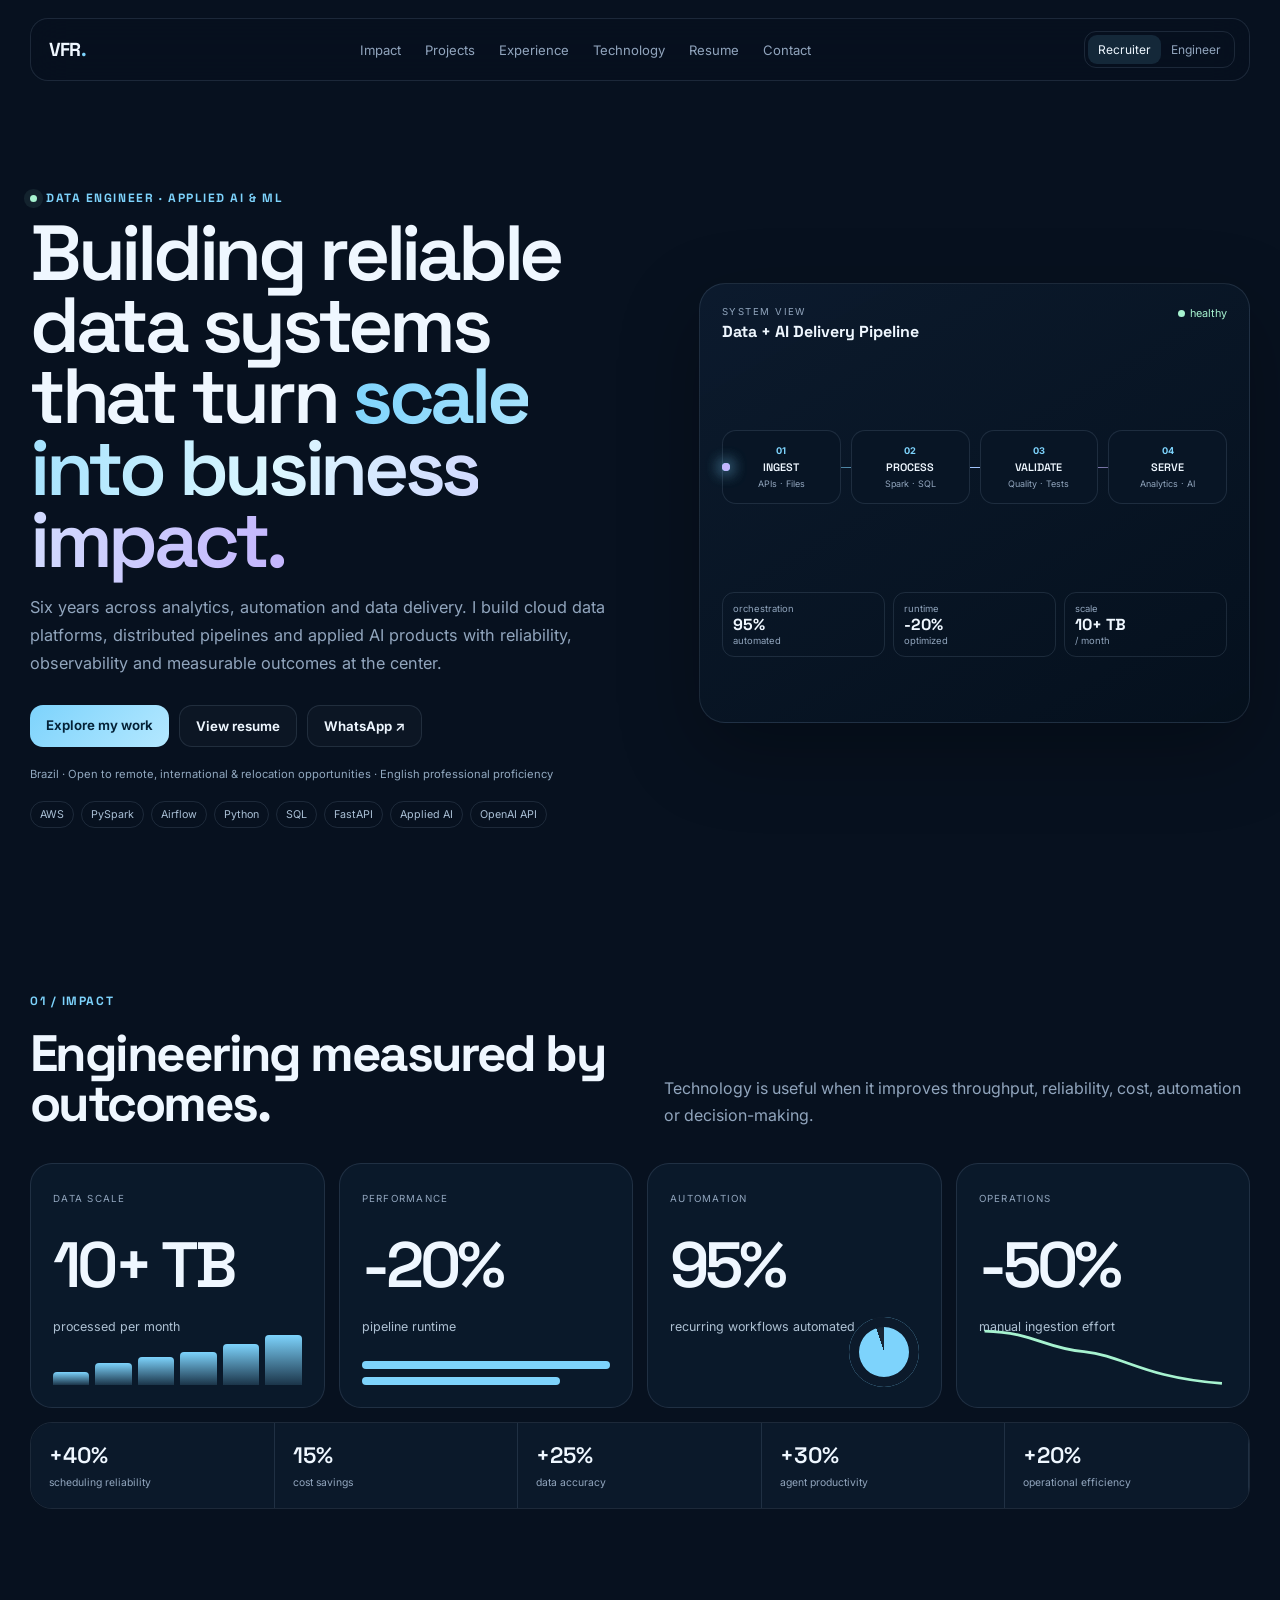
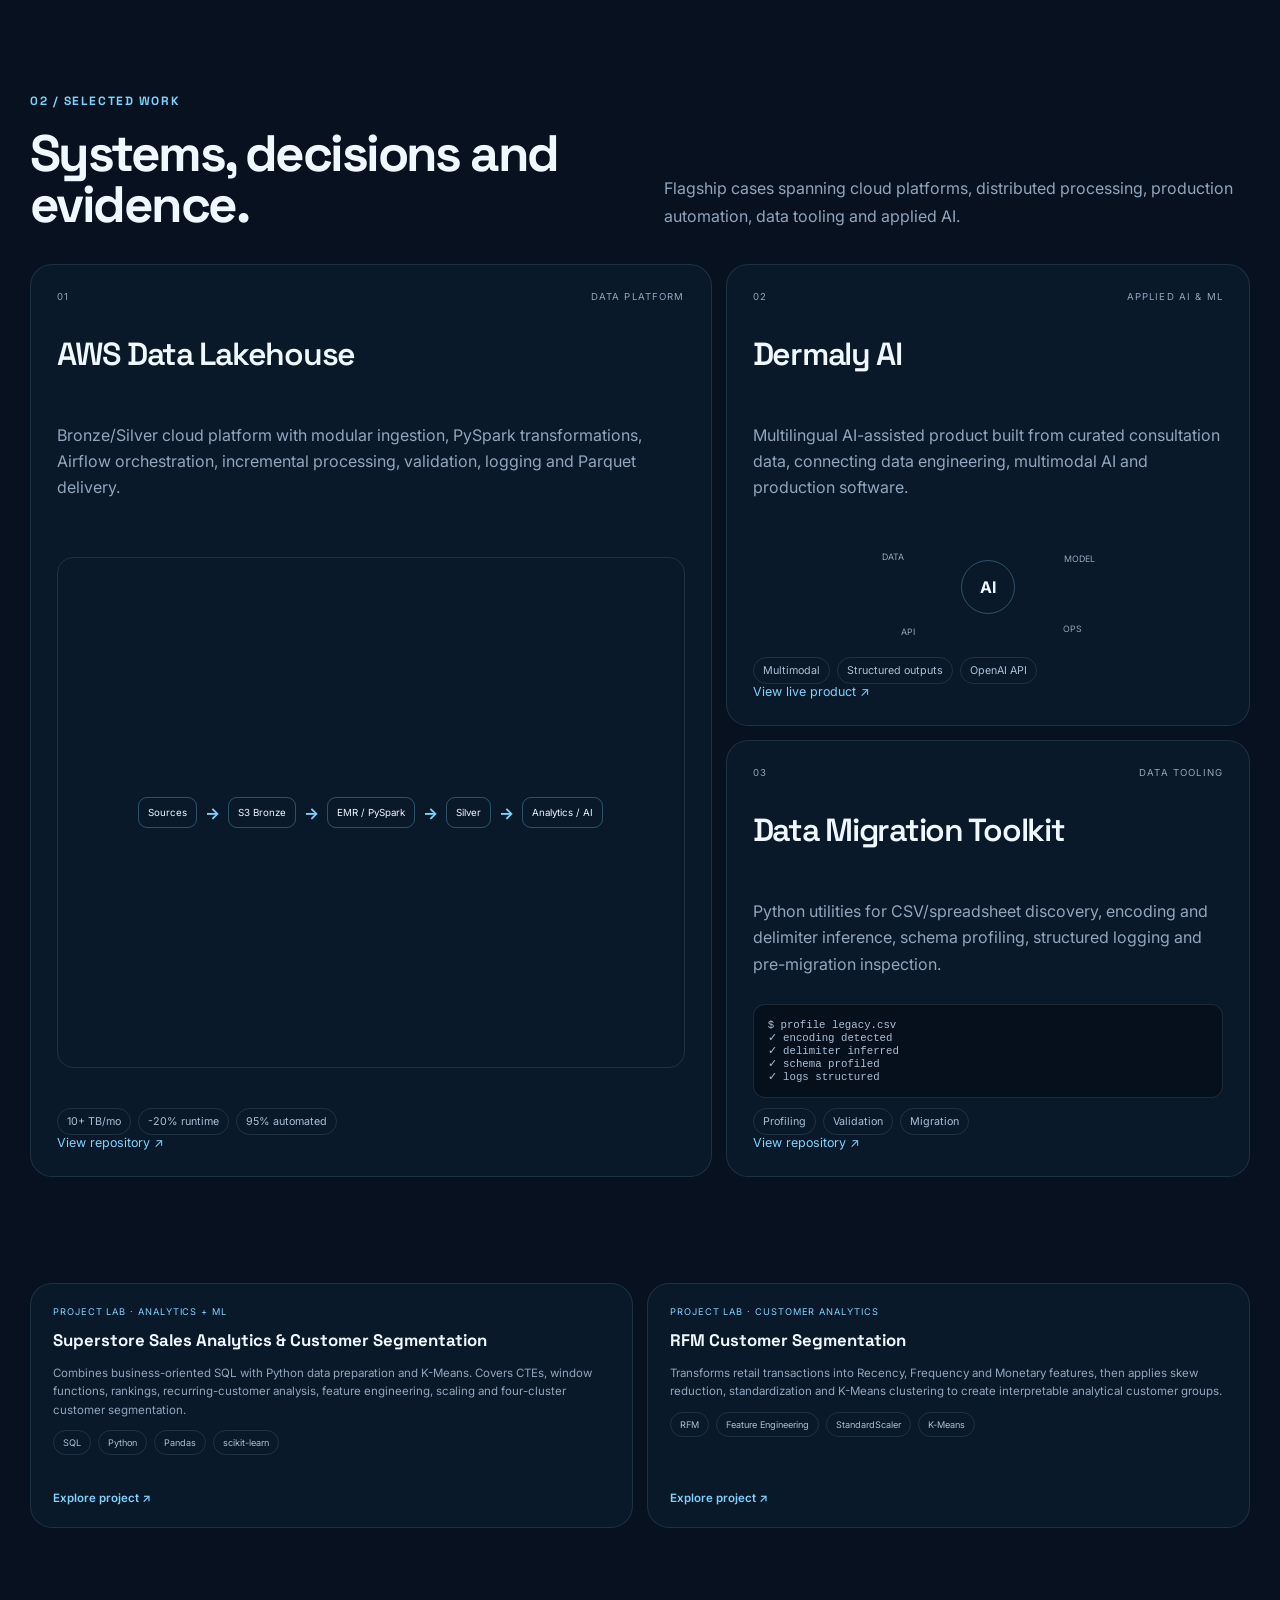
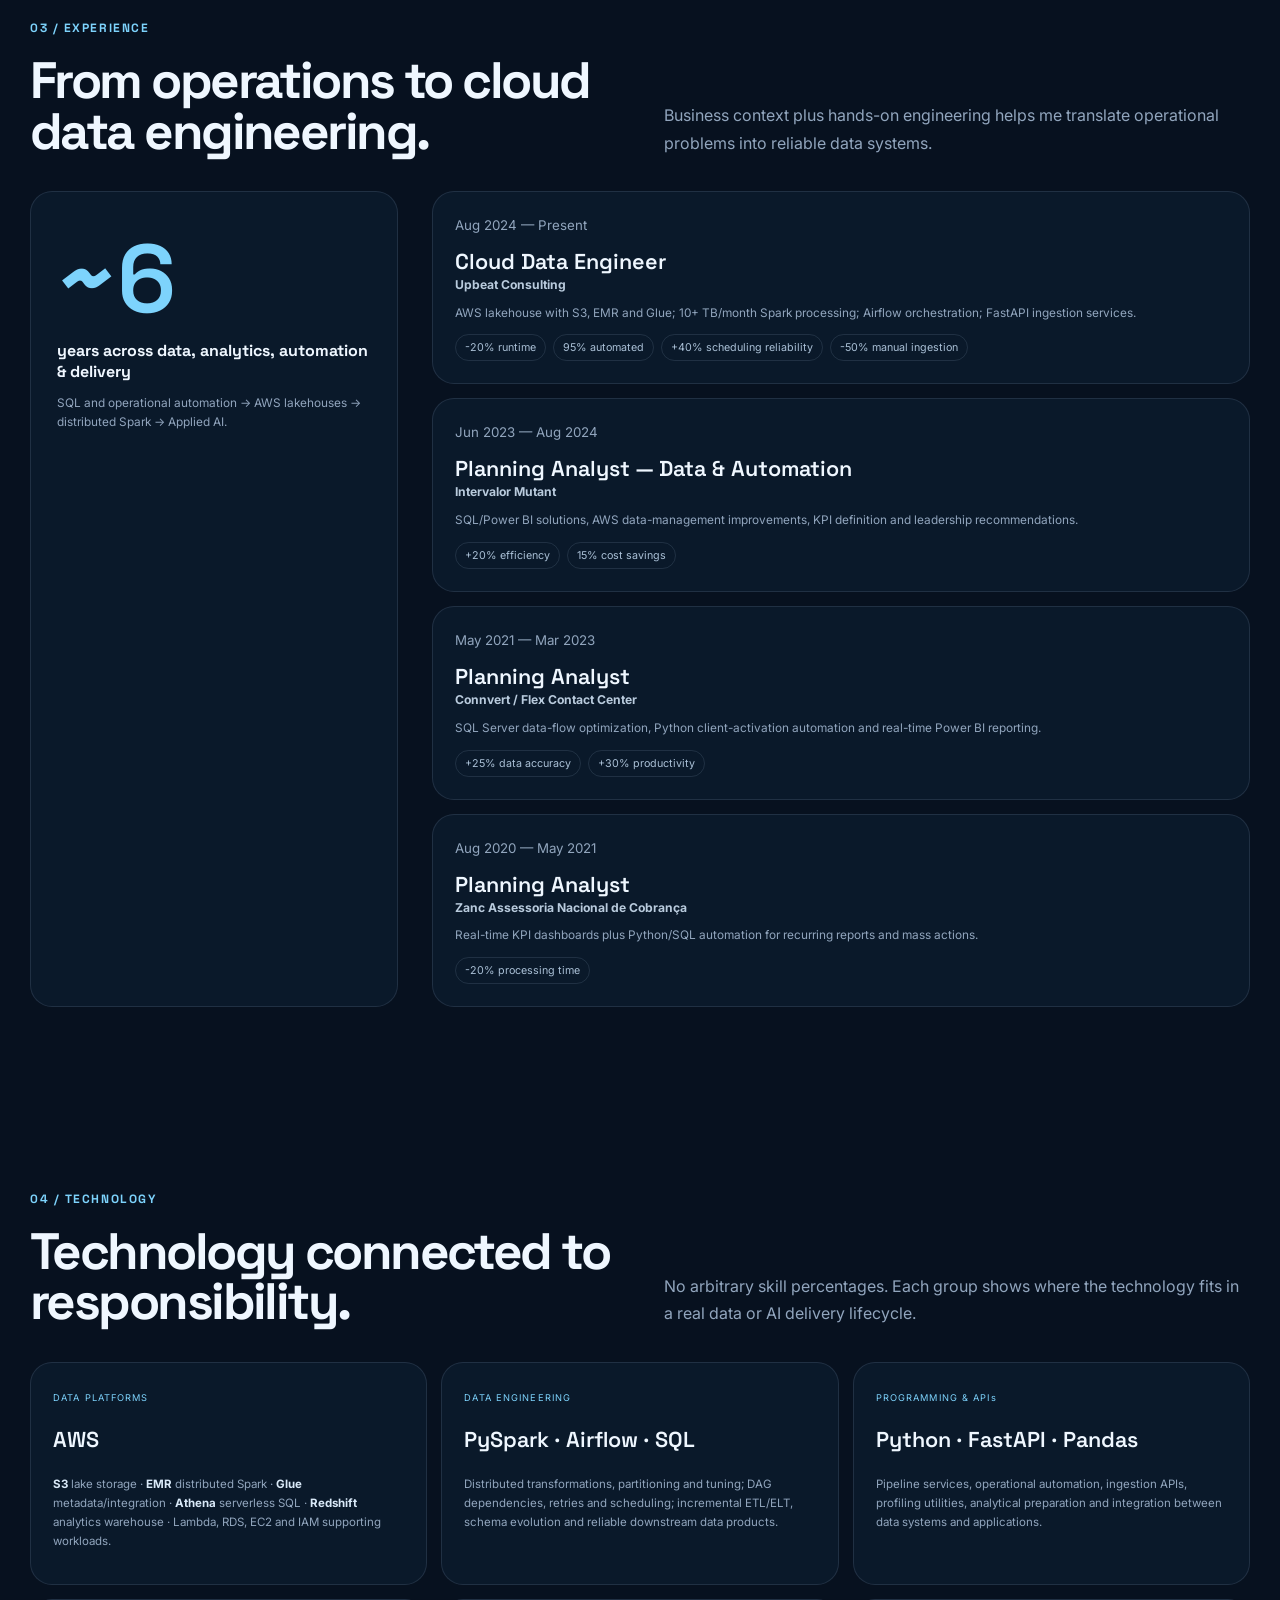
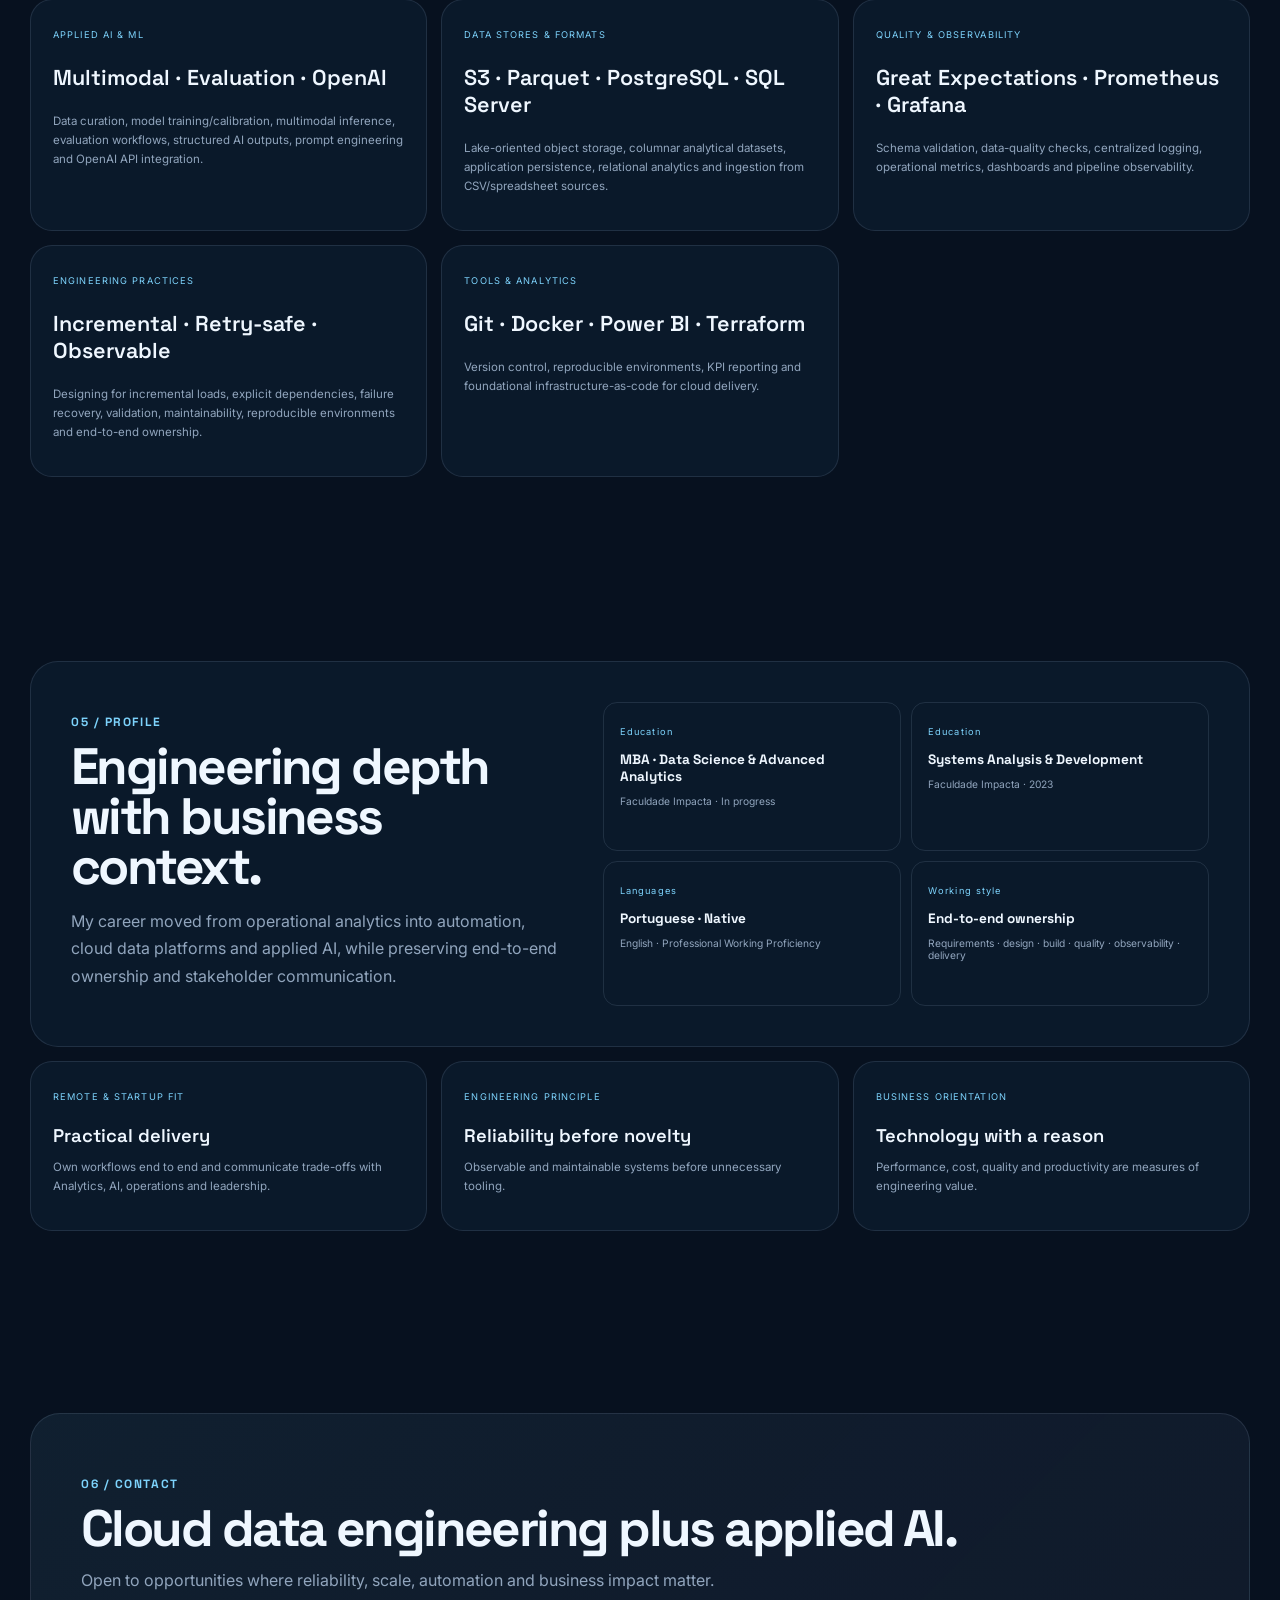
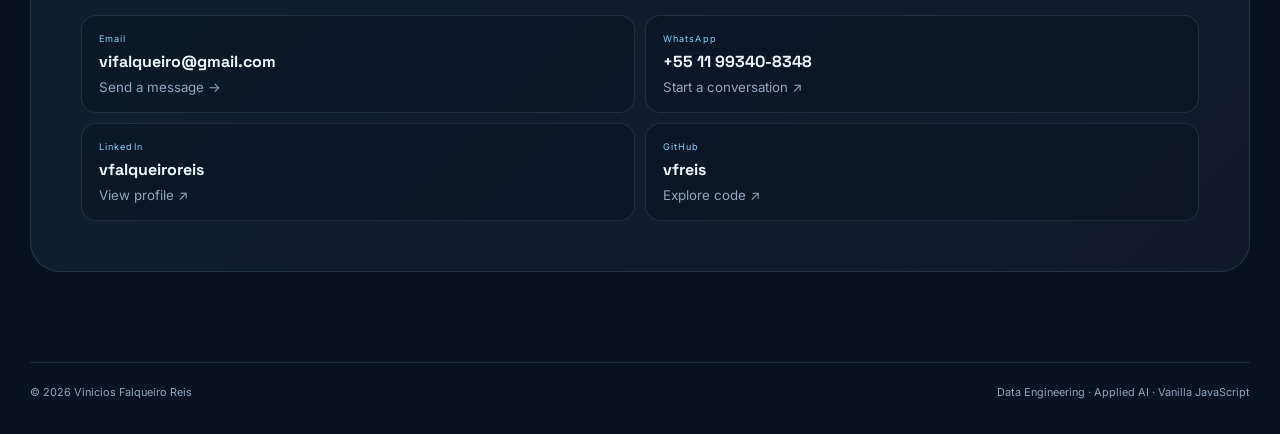
==== index.html @ 778ca382 "feat: replace Jekyll entrypoint with pure static HTML" ====
<!doctype html>
<html lang="en">
<head>
<meta charset="utf-8">
<meta name="viewport" content="width=device-width,initial-scale=1">
<meta name="theme-color" content="#07111f">
<meta name="description" content="Vinicios Falqueiro Reis — Data Engineer building AWS data platforms, PySpark pipelines, Airflow orchestration and Applied AI systems with measurable business impact.">
<meta name="robots" content="index,follow">
<meta property="og:type" content="website">
<meta property="og:title" content="Vinicios Falqueiro Reis — Data Engineer + Applied AI">
<meta property="og:description" content="Cloud data platforms, distributed pipelines, automation and applied AI backed by measurable engineering outcomes.">
<meta name="twitter:card" content="summary">
<title>Vinicios Falqueiro Reis — Data Engineer + Applied AI</title>
<link rel="icon" href="./assets/favicon.svg" type="image/svg+xml">
<link rel="preconnect" href="https://fonts.googleapis.com">
<link rel="preconnect" href="https://fonts.gstatic.com" crossorigin>
<link href="https://fonts.googleapis.com/css2?family=Inter:wght@400;500;600;700&family=Space+Grotesk:wght@500;600;700&display=swap" rel="stylesheet">
<link rel="stylesheet" href="./css/tokens.css">
<link rel="stylesheet" href="./css/layout.css">
<link rel="stylesheet" href="./css/hero.css">
<link rel="stylesheet" href="./css/cards.css">
<link rel="stylesheet" href="./css/projects.css">
<link rel="stylesheet" href="./css/profile.css">
<link rel="stylesheet" href="./css/responsive.css">
<script type="application/ld+json">{"@context":"https://schema.org","@type":"Person","name":"Vinicios Falqueiro Reis","jobTitle":"Data Engineer","email":"mailto:vifalqueiro@gmail.com","sameAs":["https://www.linkedin.com/in/vfalqueiroreis/","https://github.com/vfreis"],"knowsAbout":["Data Engineering","Applied AI","AWS","PySpark","Apache Airflow","Python","SQL","FastAPI","Data Quality","Data Observability"]}</script>
</head>
<body data-view="recruiter">
<a class="skip-link" href="#content">Skip to content</a>
<header class="site-header">
<a class="brand" href="#top" aria-label="Vinicios Falqueiro Reis — home">VFR<span>.</span></a>
<nav aria-label="Primary navigation"><a href="#impact">Impact</a><a href="#projects">Projects</a><a href="#experience">Experience</a><a href="#stack">Technology</a><a href="./resume/index.html">Resume</a><a href="#contact">Contact</a></nav>
<div class="view-switch" role="group" aria-label="Portfolio detail level"><button type="button" class="view-btn is-active" data-view="recruiter" aria-pressed="true">Recruiter</button><button type="button" class="view-btn" data-view="engineer" aria-pressed="false">Engineer</button></div>
</header>
<main id="content">
<section id="top" class="hero section-shell"><div class="hero-copy reveal"><p class="eyebrow"><span class="status-dot"></span>Data Engineer · Applied AI & ML</p><h1>Building reliable data systems that turn <span>scale into business impact.</span></h1><p class="hero-lede">Six years across analytics, automation and data delivery. I build cloud data platforms, distributed pipelines and applied AI products with reliability, observability and measurable outcomes at the center.</p><div class="hero-actions"><a class="button primary" href="#projects">Explore my work</a><a class="button ghost" href="./resume/index.html">View resume</a><a class="button ghost whatsapp-link" href="#contact">WhatsApp ↗</a></div><p class="availability">Brazil · Open to remote, international & relocation opportunities · English professional proficiency</p><div class="tags"><span>AWS</span><span>PySpark</span><span>Airflow</span><span>Python</span><span>SQL</span><span>FastAPI</span><span>Applied AI</span><span>OpenAI API</span></div></div><div class="pipeline reveal" data-delay="120"><div class="console-head"><div><small>SYSTEM VIEW</small><strong>Data + AI Delivery Pipeline</strong></div><span class="health"><i></i>healthy</span></div><div class="flow"><div class="line"></div><i class="pulse a"></i><i class="pulse b"></i><div><b>01</b><strong>INGEST</strong><small>APIs · Files</small></div><div><b>02</b><strong>PROCESS</strong><small>Spark · SQL</small></div><div><b>03</b><strong>VALIDATE</strong><small>Quality · Tests</small></div><div><b>04</b><strong>SERVE</strong><small>Analytics · AI</small></div></div><div class="console-metrics"><div><small>orchestration</small><strong>95%</strong><span>automated</span></div><div><small>runtime</small><strong>-20%</strong><span>optimized</span></div><div><small>scale</small><strong>10+ TB</strong><span>/ month</span></div></div><div class="engineer-only code-tags"><code>incremental_loads</code><code>schema_validation</code><code>retry_safety</code><code>observability</code></div></div></section>
<section id="impact" class="section-shell section-block"><div class="section-heading reveal"><p class="eyebrow">01 / IMPACT</p><h2>Engineering measured by outcomes.</h2><p>Technology is useful when it improves throughput, reliability, cost, automation or decision-making.</p></div><div class="metric-grid"><article class="metric reveal"><span>DATA SCALE</span><strong class="counter" data-target="10" data-suffix="+ TB">0</strong><p>processed per month</p><div class="bars"><i></i><i></i><i></i><i></i><i></i><i></i></div></article><article class="metric reveal"><span>PERFORMANCE</span><strong class="counter" data-target="20" data-prefix="-" data-suffix="%">0</strong><p>pipeline runtime</p><div class="compare"><i></i><i></i></div></article><article class="metric reveal"><span>AUTOMATION</span><strong class="counter" data-target="95" data-suffix="%">0</strong><p>recurring workflows automated</p><div class="ring"></div></article><article class="metric reveal"><span>OPERATIONS</span><strong class="counter" data-target="50" data-prefix="-" data-suffix="%">0</strong><p>manual ingestion effort</p><svg viewBox="0 0 180 50"><path d="M4 8C40 9 46 20 76 23s40 18 100 23"/></svg></article></div><div class="impact-ribbon reveal"><div><strong>+40%</strong><span>scheduling reliability</span></div><div><strong>15%</strong><span>cost savings</span></div><div><strong>+25%</strong><span>data accuracy</span></div><div><strong>+30%</strong><span>agent productivity</span></div><div><strong>+20%</strong><span>operational efficiency</span></div></div></section>
<section id="projects" class="section-shell section-block"><div class="section-heading reveal"><p class="eyebrow">02 / SELECTED WORK</p><h2>Systems, decisions and evidence.</h2><p>Flagship cases spanning cloud platforms, distributed processing, production automation, data tooling and applied AI.</p></div><div class="project-grid"><article class="project featured reveal"><div class="topline"><span>01</span><span>DATA PLATFORM</span></div><h3>AWS Data Lakehouse</h3><p>Bronze/Silver cloud platform with modular ingestion, PySpark transformations, Airflow orchestration, incremental processing, validation, logging and Parquet delivery.</p><div class="arch"><span>Sources</span><b>→</b><span>S3 Bronze</span><b>→</b><span>EMR / PySpark</span><b>→</b><span>Silver</span><b>→</b><span>Analytics / AI</span></div><div class="tags"><span>10+ TB/mo</span><span>-20% runtime</span><span>95% automated</span></div><p class="engineer-only detail"><strong>Engineering:</strong> partition-aware processing, schema validation, retry-safe orchestration, quality controls and observability.</p><a href="https://github.com/vfreis/aws_data_lakehouse_pipeline" target="_blank" rel="noreferrer">View repository ↗</a></article><article class="project reveal"><div class="topline"><span>02</span><span>APPLIED AI & ML</span></div><h3>Dermaly AI</h3><p>Multilingual AI-assisted product built from curated consultation data, connecting data engineering, multimodal AI and production software.</p><div class="ai-viz"><strong>AI</strong><span>DATA</span><span>MODEL</span><span>API</span><span>OPS</span></div><div class="tags"><span>Multimodal</span><span>Structured outputs</span><span>OpenAI API</span></div><p class="engineer-only detail"><strong>Engineering:</strong> data curation, training/calibration, evaluation, prompt engineering, PostgreSQL/Drizzle, auth, subscriptions and AI usage logging.</p><a href="https://my.dermaly.app" target="_blank" rel="noreferrer">View live product ↗</a></article><article class="project reveal"><div class="topline"><span>03</span><span>DATA TOOLING</span></div><h3>Data Migration Toolkit</h3><p>Python utilities for CSV/spreadsheet discovery, encoding and delimiter inference, schema profiling, structured logging and pre-migration inspection.</p><pre>$ profile legacy.csv
✓ encoding detected
✓ delimiter inferred
✓ schema profiled
✓ logs structured</pre><div class="tags"><span>Profiling</span><span>Validation</span><span>Migration</span></div><a href="https://github.com/vfreis/data_migration" target="_blank" rel="noreferrer">View repository ↗</a></article></div></section>
<div class="section-shell lab reveal"><article><span>PROJECT LAB · ANALYTICS + ML</span><strong>Superstore Sales Analytics & Customer Segmentation</strong><p>Combines business-oriented SQL with Python data preparation and K-Means. Covers CTEs, window functions, rankings, recurring-customer analysis, feature engineering, scaling and four-cluster customer segmentation.</p><div class="tags"><span>SQL</span><span>Python</span><span>Pandas</span><span>scikit-learn</span></div><a href="https://github.com/vfreis/superstore_sales" target="_blank" rel="noreferrer">Explore project ↗</a></article><article><span>PROJECT LAB · CUSTOMER ANALYTICS</span><strong>RFM Customer Segmentation</strong><p>Transforms retail transactions into Recency, Frequency and Monetary features, then applies skew reduction, standardization and K-Means clustering to create interpretable analytical customer groups.</p><div class="tags"><span>RFM</span><span>Feature Engineering</span><span>StandardScaler</span><span>K-Means</span></div><a href="https://github.com/vfreis/rfm_analysis-" target="_blank" rel="noreferrer">Explore project ↗</a></article></div>
<section id="experience" class="section-shell section-block"><div class="section-heading reveal"><p class="eyebrow">03 / EXPERIENCE</p><h2>From operations to cloud data engineering.</h2><p>Business context plus hands-on engineering helps me translate operational problems into reliable data systems.</p></div><div class="career"><aside class="career-card reveal"><span>~6</span><strong>years across data, analytics, automation & delivery</strong><p>SQL and operational automation → AWS lakehouses → distributed Spark → Applied AI.</p></aside><div class="timeline"><article class="reveal"><small>Aug 2024 — Present</small><h3>Cloud Data Engineer</h3><h4>Upbeat Consulting</h4><p>AWS lakehouse with S3, EMR and Glue; 10+ TB/month Spark processing; Airflow orchestration; FastAPI ingestion services.</p><div class="tags"><span>-20% runtime</span><span>95% automated</span><span>+40% scheduling reliability</span><span>-50% manual ingestion</span></div></article><article class="reveal"><small>Jun 2023 — Aug 2024</small><h3>Planning Analyst — Data & Automation</h3><h4>Intervalor Mutant</h4><p>SQL/Power BI solutions, AWS data-management improvements, KPI definition and leadership recommendations.</p><div class="tags"><span>+20% efficiency</span><span>15% cost savings</span></div></article><article class="reveal"><small>May 2021 — Mar 2023</small><h3>Planning Analyst</h3><h4>Connvert / Flex Contact Center</h4><p>SQL Server data-flow optimization, Python client-activation automation and real-time Power BI reporting.</p><div class="tags"><span>+25% data accuracy</span><span>+30% productivity</span></div></article><article class="reveal"><small>Aug 2020 — May 2021</small><h3>Planning Analyst</h3><h4>Zanc Assessoria Nacional de Cobrança</h4><p>Real-time KPI dashboards plus Python/SQL automation for recurring reports and mass actions.</p><div class="tags"><span>-20% processing time</span></div></article></div></div></section>
<section id="stack" class="section-shell section-block"><div class="section-heading reveal"><p class="eyebrow">04 / TECHNOLOGY</p><h2>Technology connected to responsibility.</h2><p>No arbitrary skill percentages. Each group shows where the technology fits in a real data or AI delivery lifecycle.</p></div><div class="tech-grid"><article class="tech reveal"><span>DATA PLATFORMS</span><h3>AWS</h3><p><b>S3</b> lake storage · <b>EMR</b> distributed Spark · <b>Glue</b> metadata/integration · <b>Athena</b> serverless SQL · <b>Redshift</b> analytics warehouse · Lambda, RDS, EC2 and IAM supporting workloads.</p></article><article class="tech reveal"><span>DATA ENGINEERING</span><h3>PySpark · Airflow · SQL</h3><p>Distributed transformations, partitioning and tuning; DAG dependencies, retries and scheduling; incremental ETL/ELT, schema evolution and reliable downstream data products.</p></article><article class="tech reveal"><span>PROGRAMMING & APIs</span><h3>Python · FastAPI · Pandas</h3><p>Pipeline services, operational automation, ingestion APIs, profiling utilities, analytical preparation and integration between data systems and applications.</p></article><article class="tech reveal"><span>APPLIED AI & ML</span><h3>Multimodal · Evaluation · OpenAI</h3><p>Data curation, model training/calibration, multimodal inference, evaluation workflows, structured AI outputs, prompt engineering and OpenAI API integration.</p></article><article class="tech reveal"><span>DATA STORES & FORMATS</span><h3>S3 · Parquet · PostgreSQL · SQL Server</h3><p>Lake-oriented object storage, columnar analytical datasets, application persistence, relational analytics and ingestion from CSV/spreadsheet sources.</p></article><article class="tech reveal"><span>QUALITY & OBSERVABILITY</span><h3>Great Expectations · Prometheus · Grafana</h3><p>Schema validation, data-quality checks, centralized logging, operational metrics, dashboards and pipeline observability.</p></article><article class="tech reveal"><span>ENGINEERING PRACTICES</span><h3>Incremental · Retry-safe · Observable</h3><p>Designing for incremental loads, explicit dependencies, failure recovery, validation, maintainability, reproducible environments and end-to-end ownership.</p></article><article class="tech reveal"><span>TOOLS & ANALYTICS</span><h3>Git · Docker · Power BI · Terraform</h3><p>Version control, reproducible environments, KPI reporting and foundational infrastructure-as-code for cloud delivery.</p></article></div></section>
<section class="section-shell section-block"><div class="profile reveal"><div><p class="eyebrow">05 / PROFILE</p><h2>Engineering depth with business context.</h2><p>My career moved from operational analytics into automation, cloud data platforms and applied AI, while preserving end-to-end ownership and stakeholder communication.</p></div><div class="profile-grid"><article><span>Education</span><strong>MBA · Data Science & Advanced Analytics</strong><p>Faculdade Impacta · In progress</p></article><article><span>Education</span><strong>Systems Analysis & Development</strong><p>Faculdade Impacta · 2023</p></article><article><span>Languages</span><strong>Portuguese · Native</strong><p>English · Professional Working Proficiency</p></article><article><span>Working style</span><strong>End-to-end ownership</strong><p>Requirements · design · build · quality · observability · delivery</p></article></div></div><div class="principles"><article><span>REMOTE & STARTUP FIT</span><strong>Practical delivery</strong><p>Own workflows end to end and communicate trade-offs with Analytics, AI, operations and leadership.</p></article><article><span>ENGINEERING PRINCIPLE</span><strong>Reliability before novelty</strong><p>Observable and maintainable systems before unnecessary tooling.</p></article><article><span>BUSINESS ORIENTATION</span><strong>Technology with a reason</strong><p>Performance, cost, quality and productivity are measures of engineering value.</p></article></div></section>
<section id="contact" class="section-shell contact reveal"><p class="eyebrow">06 / CONTACT</p><h2>Cloud data engineering plus applied AI.</h2><p>Open to opportunities where reliability, scale, automation and business impact matter.</p><div class="contact-grid"><a href="mailto:vifalqueiro@gmail.com"><span>Email</span><strong>vifalqueiro@gmail.com</strong><small>Send a message →</small></a><a class="whatsapp-link" href="#contact"><span>WhatsApp</span><strong>+55 11 99340-8348</strong><small>Start a conversation ↗</small></a><a href="https://www.linkedin.com/in/vfalqueiroreis/" target="_blank" rel="noreferrer"><span>LinkedIn</span><strong>vfalqueiroreis</strong><small>View profile ↗</small></a><a href="https://github.com/vfreis" target="_blank" rel="noreferrer"><span>GitHub</span><strong>vfreis</strong><small>Explore code ↗</small></a></div></section>
</main>
<footer class="site-footer section-shell"><span>© <span id="year"></span> Vinicios Falqueiro Reis</span><span>Data Engineering · Applied AI · Vanilla JavaScript</span></footer>
<script src="./js/app.js" defer></script>
</body>
</html>
---- css/tokens.css ----
:root{--bg:#07111f;--panel:rgba(13,28,47,.76);--line:rgba(157,181,210,.15);--line2:rgba(125,211,252,.3);--text:#eff7ff;--muted:#91a5bd;--accent:#7dd3fc;--green:#a7f3d0;--violet:#c4b5fd;--max:1220px;--radius:22px;--shadow:0 28px 80px rgba(0,0,0,.28)}
*{box-sizing:border-box}html{scroll-behavior:smooth}body{margin:0;min-height:100vh;overflow-x:hidden;color:var(--text);font-family:Inter,system-ui,-apple-system,"Segoe UI",sans-serif;background:#07111f}a{color:inherit;text-decoration:none}button{font:inherit}.section-shell{width:min(calc(100% - 44px),var(--max));margin-inline:auto}.section-block{padding:92px 0}.eyebrow{color:var(--accent);font:700 .75rem "Space Grotesk";letter-spacing:.13em;text-transform:uppercase}.reveal{opacity:0;transform:translateY(20px);transition:opacity .7s ease,transform .7s ease}.reveal.is-visible{opacity:1;transform:none}
---- css/layout.css ----
.skip-link{position:fixed;left:12px;top:-60px;z-index:99;background:#fff;color:#07111f;padding:10px 14px;border-radius:10px}.skip-link:focus{top:12px}.site-header{width:min(calc(100% - 44px),var(--max));margin:18px auto 0;position:sticky;top:14px;z-index:20;display:grid;grid-template-columns:auto 1fr auto;align-items:center;gap:28px;padding:12px 14px 12px 18px;border:1px solid var(--line);background:rgba(7,17,31,.76);backdrop-filter:blur(20px);border-radius:18px}.brand{font:700 1.18rem "Space Grotesk";letter-spacing:-.04em}.brand span{color:var(--accent)}.site-header nav{display:flex;justify-content:center;gap:24px;color:var(--muted);font-size:.82rem}.site-header nav a:hover{color:var(--text)}.view-switch{display:flex;padding:3px;border:1px solid var(--line);border-radius:12px}.view-btn{border:0;background:transparent;color:var(--muted);padding:7px 10px;border-radius:9px;cursor:pointer;font-size:.75rem}.view-btn.is-active{color:var(--text);background:rgba(125,211,252,.12)}.section-heading{display:grid;grid-template-columns:1fr 1fr;gap:20px 48px;align-items:end;margin-bottom:34px}.section-heading .eyebrow{grid-column:1/-1;margin:0}.section-heading h2,.profile h2,.contact h2{font-family:"Space Grotesk";font-size:clamp(2.2rem,4vw,4.3rem);letter-spacing:-.05em;line-height:.98;margin:0}.section-heading>p:last-child{color:var(--muted);line-height:1.7;margin:0}.site-footer{border-top:1px solid var(--line);padding:22px 0 34px;display:flex;justify-content:space-between;color:var(--muted);font-size:.68rem}
---- css/hero.css ----
.hero{min-height:calc(100vh - 80px);padding:88px 0 64px;display:grid;grid-template-columns:1.05fr .95fr;align-items:center;gap:60px}.status-dot{width:7px;height:7px;display:inline-block;border-radius:50%;background:var(--green);box-shadow:0 0 0 6px rgba(167,243,208,.08);margin-right:9px}.hero h1{font:600 clamp(3.1rem,6.1vw,6.7rem)/.92 "Space Grotesk";letter-spacing:-.055em;margin:0}.hero h1 span{color:transparent;background:linear-gradient(100deg,var(--accent),#dcf7ff 48%,var(--violet));-webkit-background-clip:text;background-clip:text}.hero-lede{color:var(--muted);font-size:1.02rem;line-height:1.72;max-width:700px}.hero-actions{display:flex;flex-wrap:wrap;gap:10px;margin-top:28px}.button{padding:12px 16px;border-radius:13px;font-size:.83rem;font-weight:650;transition:.2s}.button:hover{transform:translateY(-2px)}.primary{background:linear-gradient(135deg,var(--accent),#b4e8ff);color:#052237}.ghost{border:1px solid var(--line);background:rgba(255,255,255,.025)}.availability{color:#91a8bf;font-size:.7rem;margin-top:20px}.hero .tags{margin-top:20px}.pipeline{border:1px solid var(--line);background:linear-gradient(150deg,rgba(13,28,47,.9),rgba(5,16,29,.94));border-radius:26px;padding:22px;min-height:440px;box-shadow:var(--shadow)}.console-head{display:flex;justify-content:space-between}.console-head>div{display:grid;gap:4px}.console-head small{color:var(--muted);font-size:.6rem;letter-spacing:.15em}.console-head strong{font-family:"Space Grotesk"}.health{font-size:.68rem;color:var(--green)}.health i{display:inline-block;width:7px;height:7px;border-radius:50%;background:var(--green);margin-right:5px}.flow{position:relative;display:grid;grid-template-columns:repeat(4,1fr);gap:10px;align-items:center;min-height:250px}.flow .line{position:absolute;left:8%;right:8%;height:1px;background:linear-gradient(90deg,transparent,var(--accent),var(--violet),transparent)}.flow>div:not(.line){z-index:2;display:grid;text-align:center;gap:4px;padding:14px 4px;border:1px solid var(--line);border-radius:14px;background:#081525}.flow b{color:var(--accent);font-size:.58rem}.flow strong{font:600 .68rem "Space Grotesk"}.flow small{color:var(--muted);font-size:.56rem}.pulse{position:absolute;width:8px;height:8px;border-radius:50%;background:var(--accent);box-shadow:0 0 16px var(--accent);animation:flow 5s linear infinite;z-index:3}.pulse.b{animation-delay:-2.5s;background:var(--violet)}@keyframes flow{from{left:8%}to{left:88%}}.console-metrics{display:grid;grid-template-columns:repeat(3,1fr);gap:8px}.console-metrics div{border:1px solid var(--line);border-radius:12px;padding:10px;display:grid}.console-metrics small,.console-metrics span{color:var(--muted);font-size:.59rem}.console-metrics strong{font-family:"Space Grotesk"}.code-tags{margin-top:10px}.code-tags code{display:inline-block;border:1px solid var(--line);padding:5px 7px;border-radius:7px;color:#bad0e4;font-size:.58rem;margin:3px}
---- css/cards.css ----
.metric-grid{display:grid;grid-template-columns:repeat(4,1fr);gap:14px}.metric{min-height:245px;border:1px solid var(--line);background:var(--panel);border-radius:var(--radius);padding:22px;position:relative;overflow:hidden}.metric>span{color:var(--muted);font-size:.61rem;letter-spacing:.13em}.metric>strong{display:block;font:600 clamp(2.5rem,5vw,4.2rem) "Space Grotesk";letter-spacing:-.06em;margin-top:18px}.metric p{color:#aec1d3;font-size:.78rem}.bars,.compare{position:absolute;left:22px;right:22px;bottom:22px}.bars{height:55px;display:flex;align-items:end;gap:6px}.bars i{flex:1;background:linear-gradient(var(--accent),rgba(125,211,252,.15));border-radius:4px 4px 0 0}.bars i:nth-child(1){height:25%}.bars i:nth-child(2){height:40%}.bars i:nth-child(3){height:52%}.bars i:nth-child(4){height:60%}.bars i:nth-child(5){height:75%}.bars i:nth-child(6){height:92%}.compare{display:grid;gap:8px}.compare i{height:8px;border-radius:8px;background:var(--accent)}.compare i:last-child{width:80%}.ring{position:absolute;right:22px;bottom:20px;width:70px;aspect-ratio:1;border-radius:50%;background:conic-gradient(var(--accent) 95%,rgba(255,255,255,.05) 0);box-shadow:inset 0 0 0 10px #0c1a2b}.metric svg{position:absolute;bottom:18px;left:22px;right:22px;width:calc(100% - 44px);fill:none;stroke:var(--green);stroke-width:2}.impact-ribbon{display:grid;grid-template-columns:repeat(5,1fr);margin-top:14px;border:1px solid var(--line);border-radius:var(--radius);overflow:hidden}.impact-ribbon div{padding:18px;border-right:1px solid var(--line);background:var(--panel)}.impact-ribbon strong{display:block;font:600 1.4rem "Space Grotesk"}.impact-ribbon span{color:var(--muted);font-size:.65rem}.tech-grid,.principles{display:grid;grid-template-columns:repeat(3,1fr);gap:14px}.tech,.principles article{border:1px solid var(--line);background:var(--panel);border-radius:var(--radius);padding:22px}.tech>span,.principles span,.profile-grid span{color:var(--accent);font-size:.58rem;letter-spacing:.12em}.tech h3{font:600 1.35rem "Space Grotesk"}.tech p,.principles p{color:var(--muted);font-size:.72rem;line-height:1.65}.tech b{color:#d9e9f8}
---- css/projects.css ----
.project-grid{display:grid;grid-template-columns:1.3fr 1fr;gap:14px}.project{border:1px solid var(--line);background:var(--panel);border-radius:var(--radius);padding:26px;min-height:405px;display:flex;flex-direction:column}.featured{grid-row:span 2;min-height:825px}.topline{display:flex;justify-content:space-between;color:var(--muted);font-size:.6rem;letter-spacing:.12em}.project h3{font:600 2rem "Space Grotesk";letter-spacing:-.04em}.project>p{color:var(--muted);line-height:1.65}.project>a{color:var(--accent);margin-top:auto;font-size:.78rem}.arch{flex:1;display:flex;flex-wrap:wrap;justify-content:center;align-content:center;gap:8px;margin:40px 0;border:1px solid var(--line);border-radius:16px;padding:20px}.arch span{border:1px solid var(--line2);border-radius:9px;padding:9px;font-size:.61rem}.arch b{color:var(--accent);align-self:center}.ai-viz{height:140px;position:relative;display:grid;place-items:center}.ai-viz strong{display:grid;place-items:center;width:54px;height:54px;border-radius:50%;border:1px solid var(--line2)}.ai-viz span{position:absolute;color:var(--muted);font-size:.55rem}.ai-viz span:nth-of-type(1){transform:translate(-95px,-30px)}.ai-viz span:nth-of-type(2){transform:translate(92px,-28px)}.ai-viz span:nth-of-type(3){transform:translate(-80px,45px)}.ai-viz span:nth-of-type(4){transform:translate(85px,42px)}.project pre{background:#06101d;border:1px solid var(--line);border-radius:12px;padding:14px;color:#aac0d6;font-size:.67rem}.detail{border-left:2px solid var(--accent);padding-left:12px;font-size:.72rem}.lab{display:grid;grid-template-columns:1fr 1fr;gap:14px;margin-top:14px}.lab article{border:1px solid var(--line);border-radius:var(--radius);padding:22px;background:var(--panel);display:flex;flex-direction:column;min-height:245px}.lab>article>span{color:var(--accent);font-size:.58rem;letter-spacing:.1em}.lab strong{display:block;font-family:"Space Grotesk";font-size:1.05rem;line-height:1.35;margin-top:12px}.lab p{color:var(--muted);font-size:.72rem;line-height:1.6}.lab .tags span{font-size:.57rem}.lab a{color:var(--accent);font-size:.72rem;font-weight:600;margin-top:auto;padding-top:14px}
---- css/profile.css ----
@import url("./experience.css");
@import url("./contact.css");
---- css/responsive.css ----
@import url("./mobile.css");
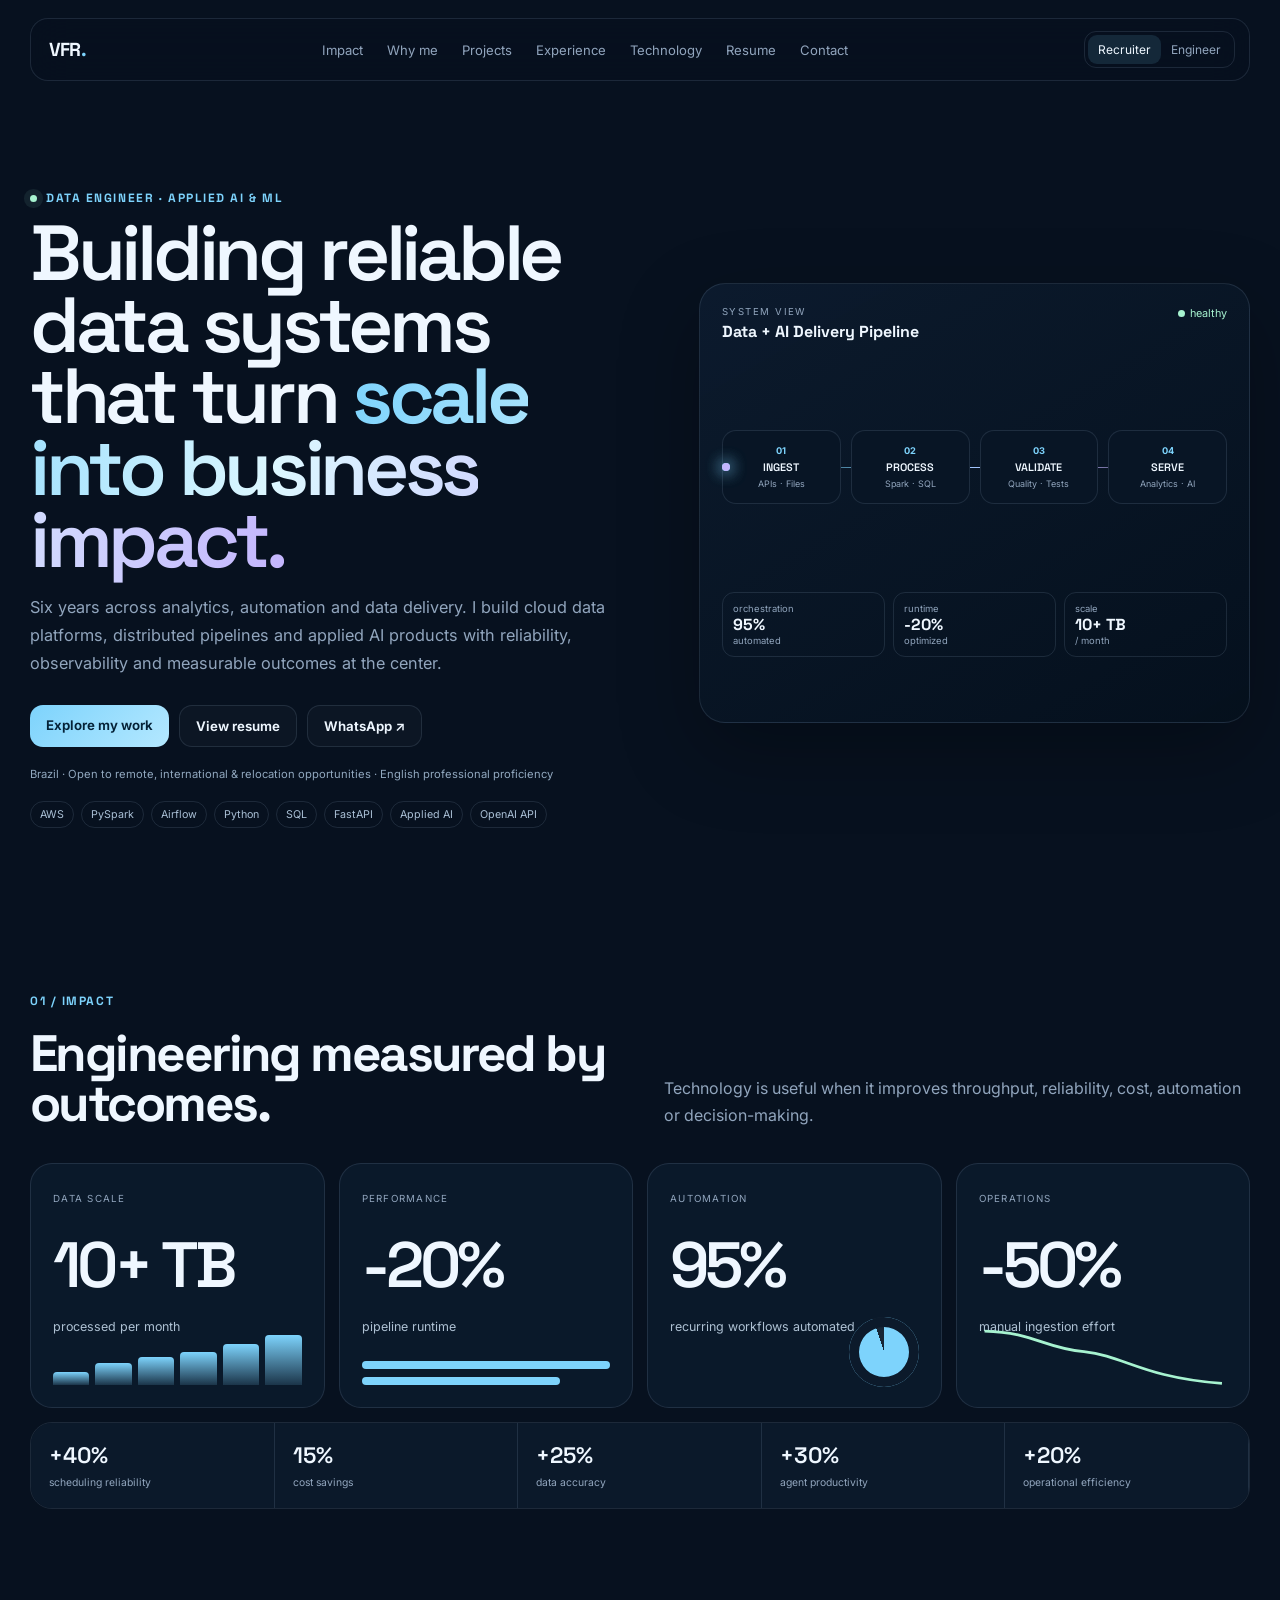
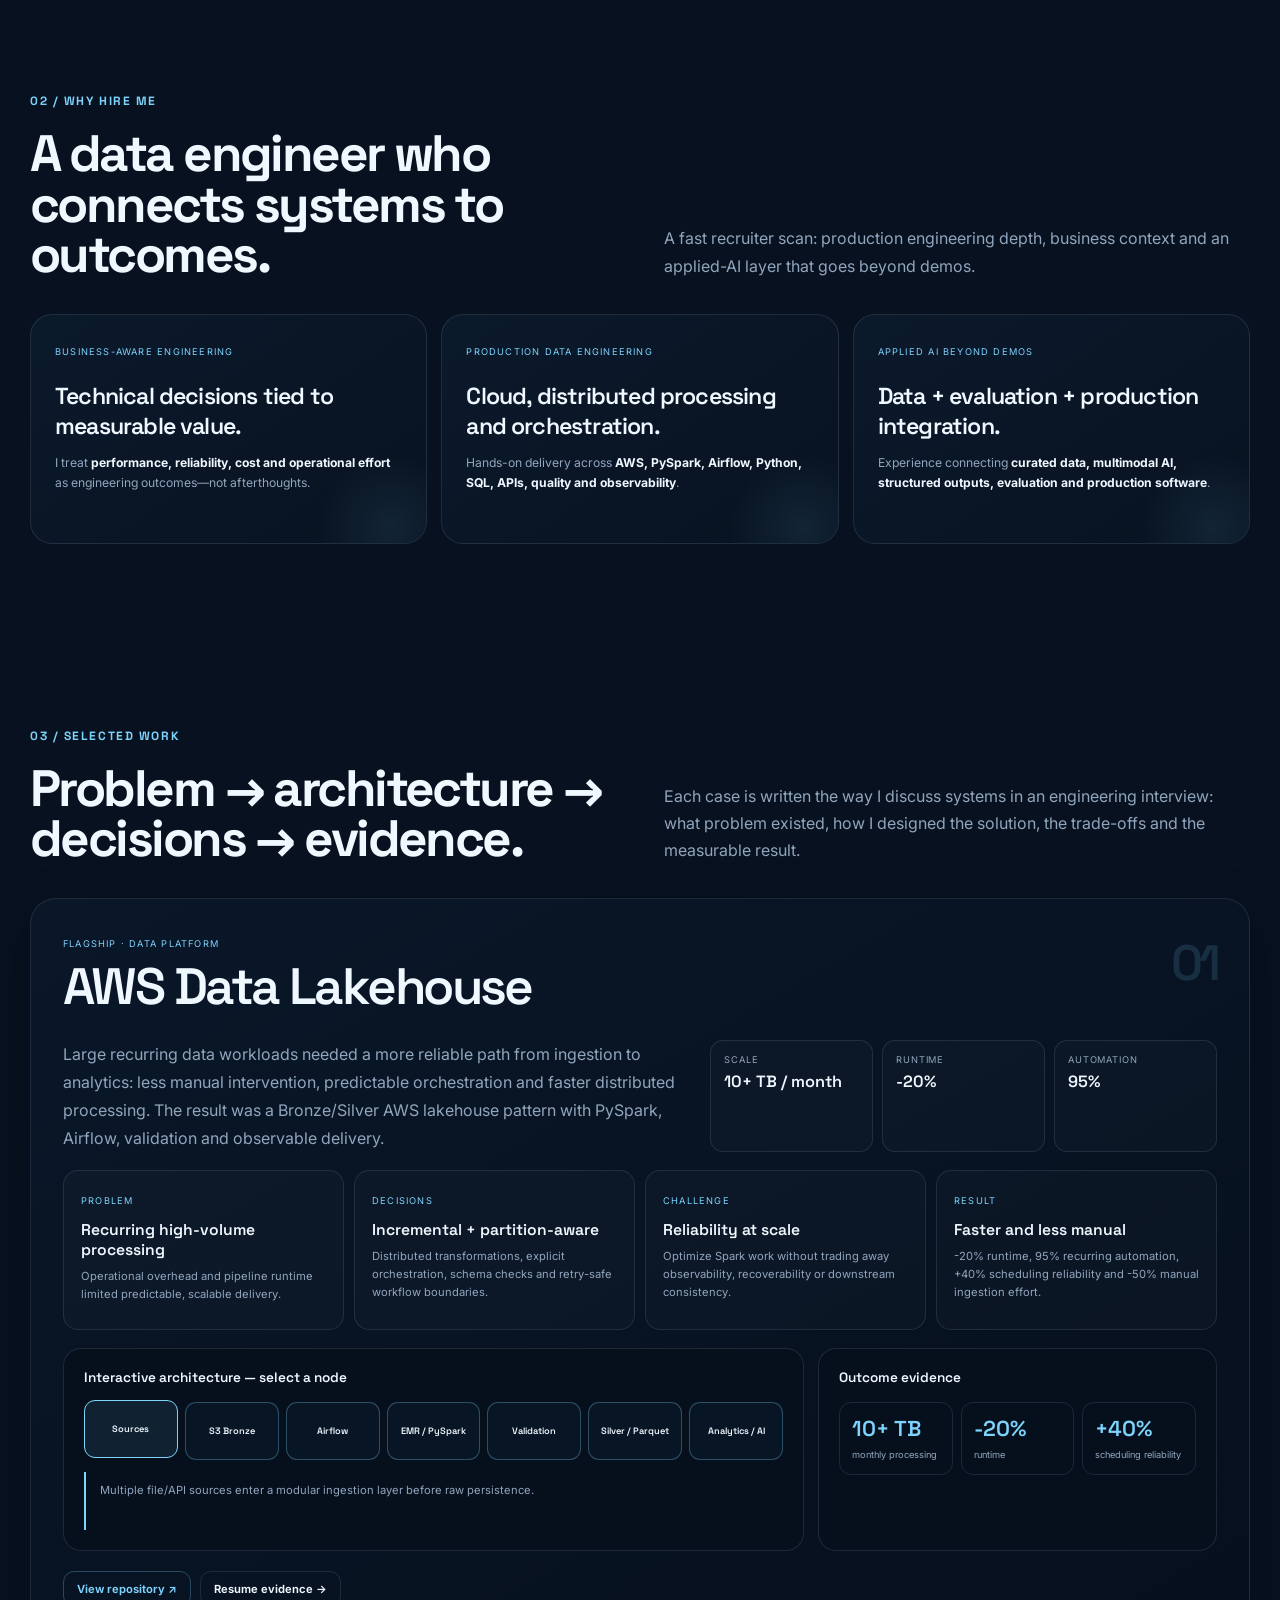
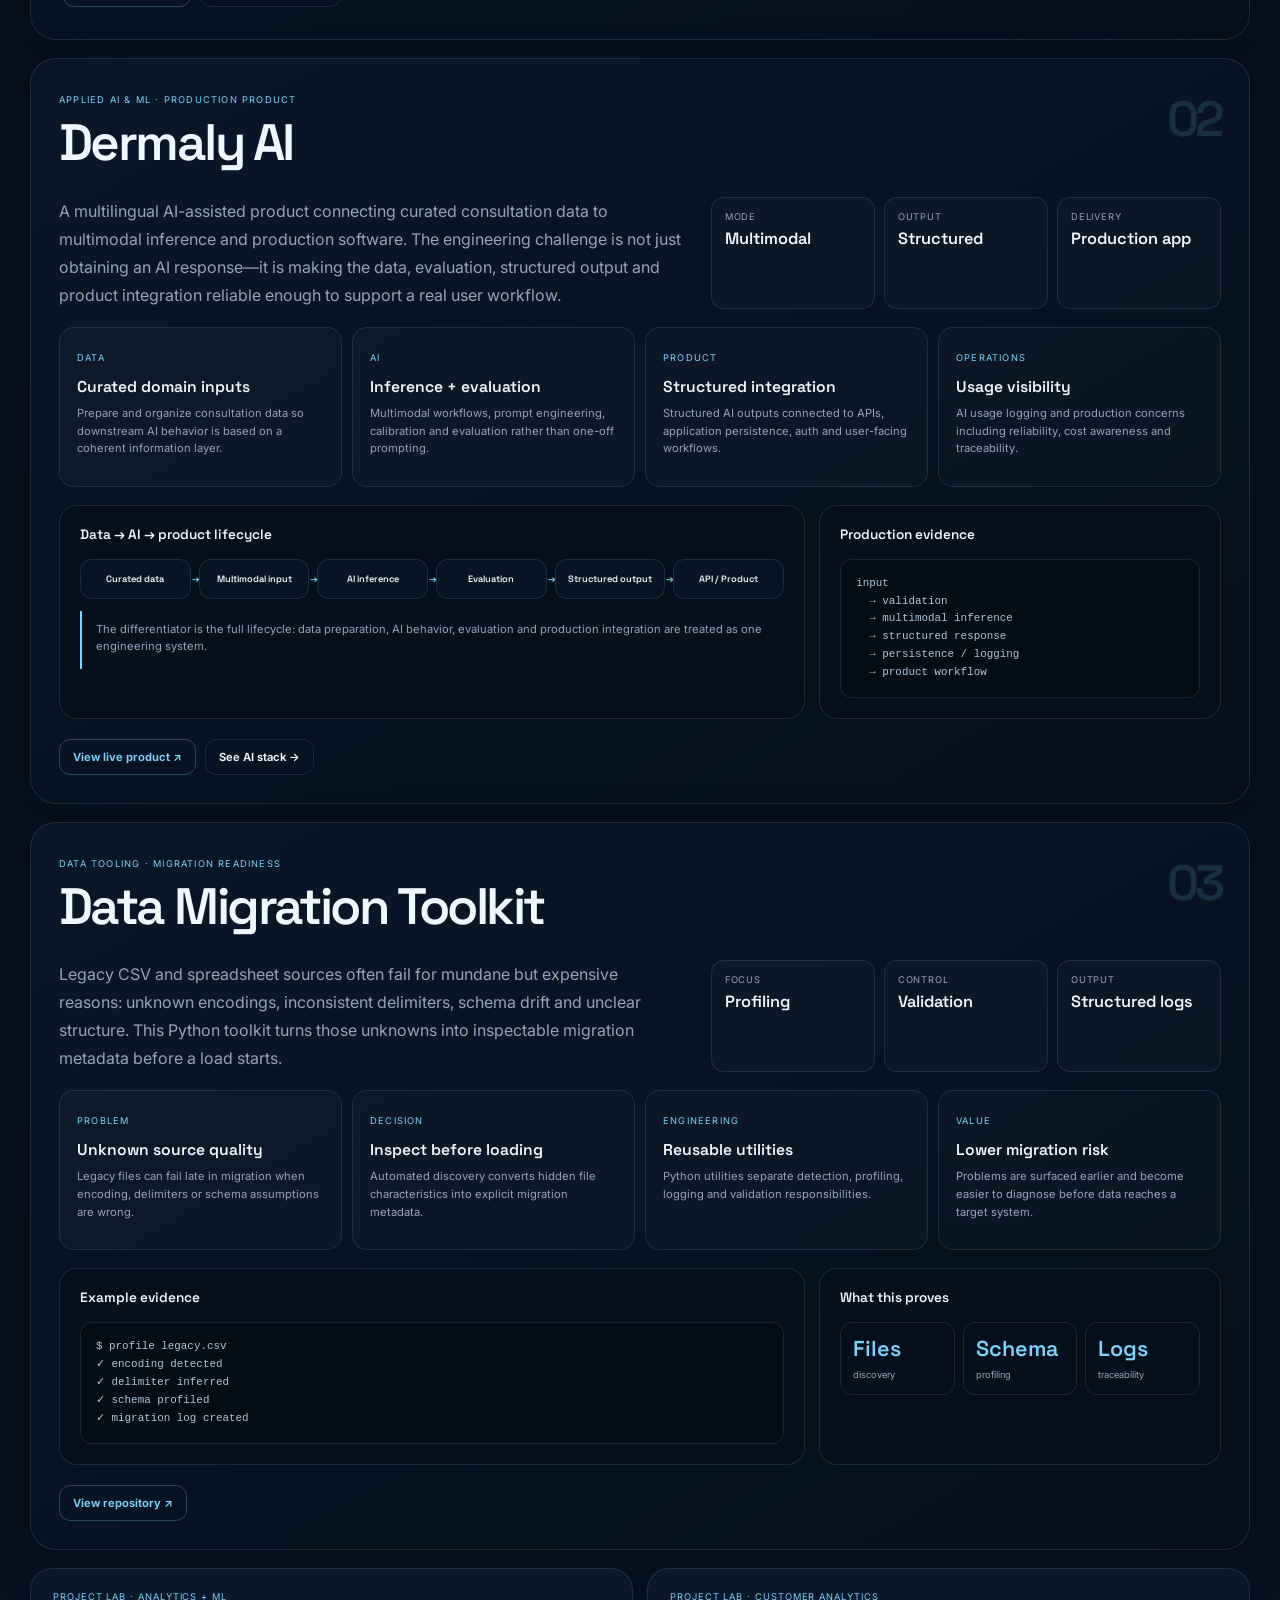
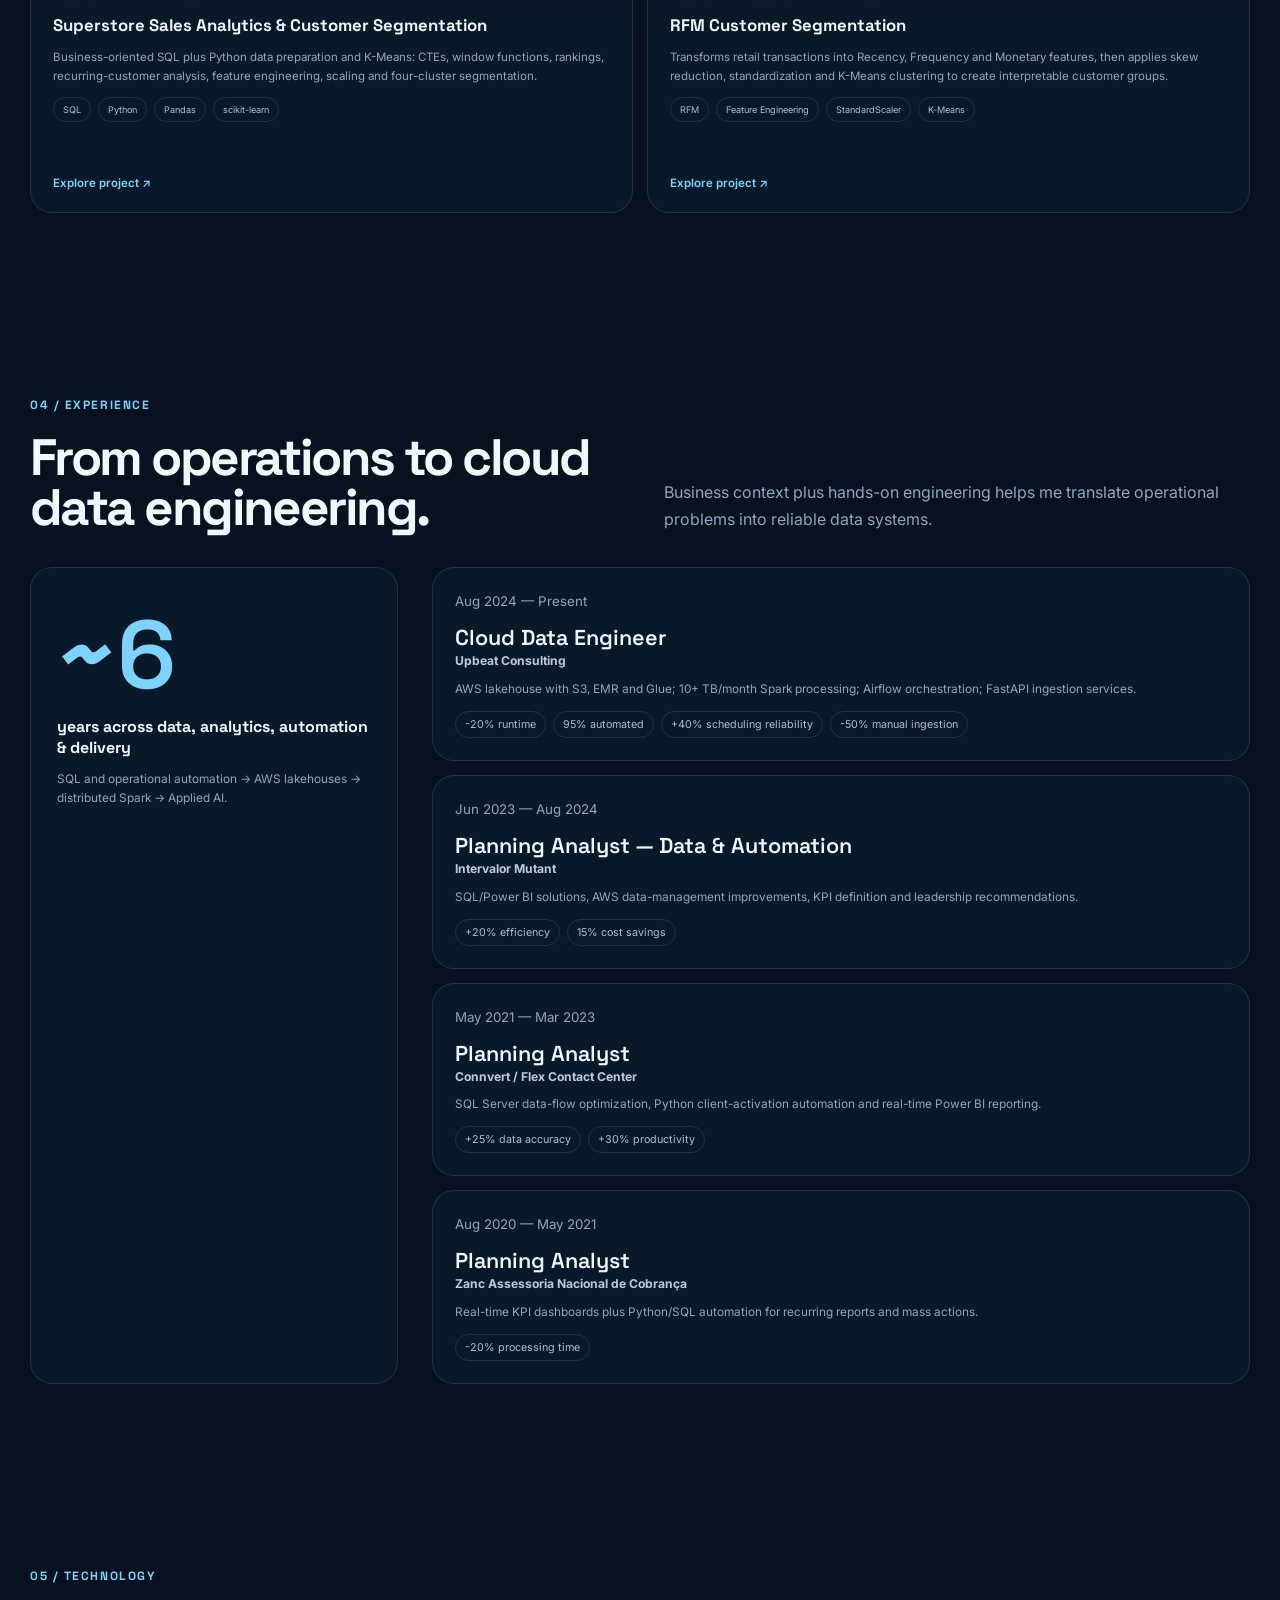
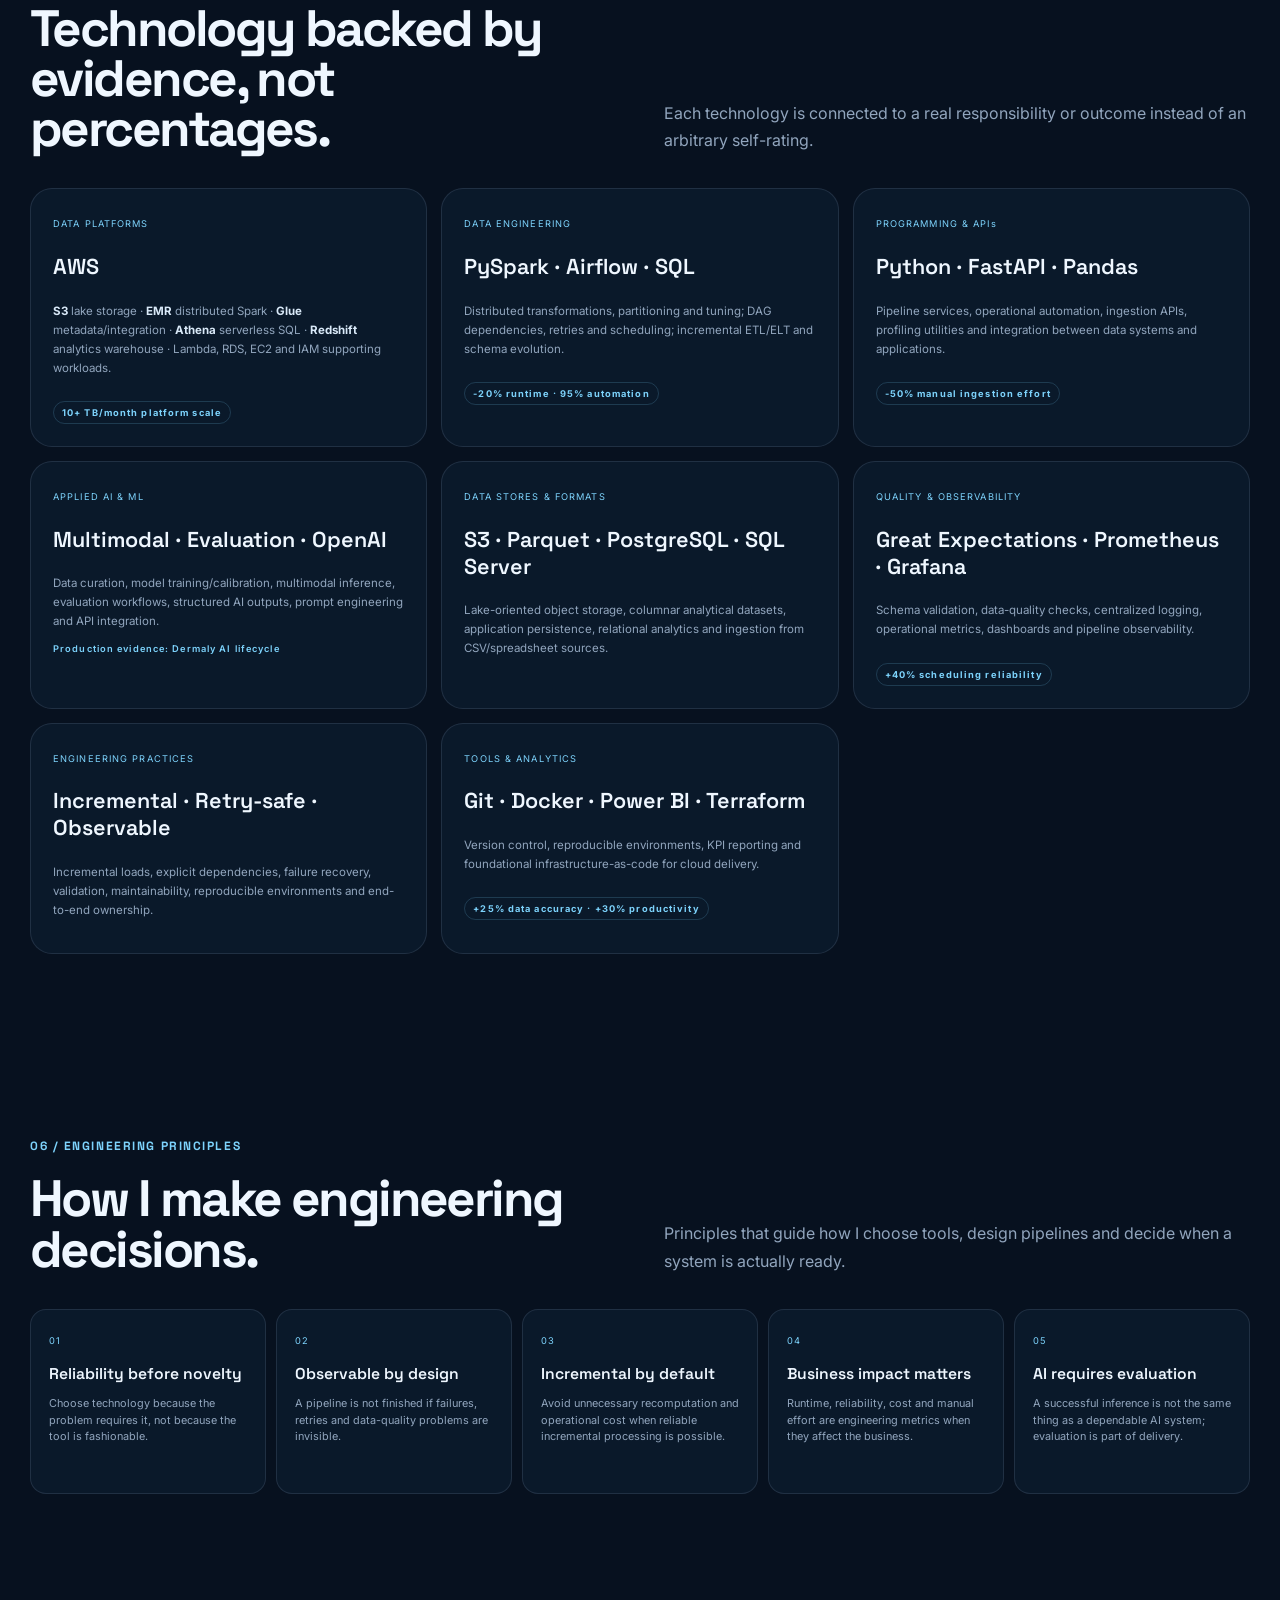
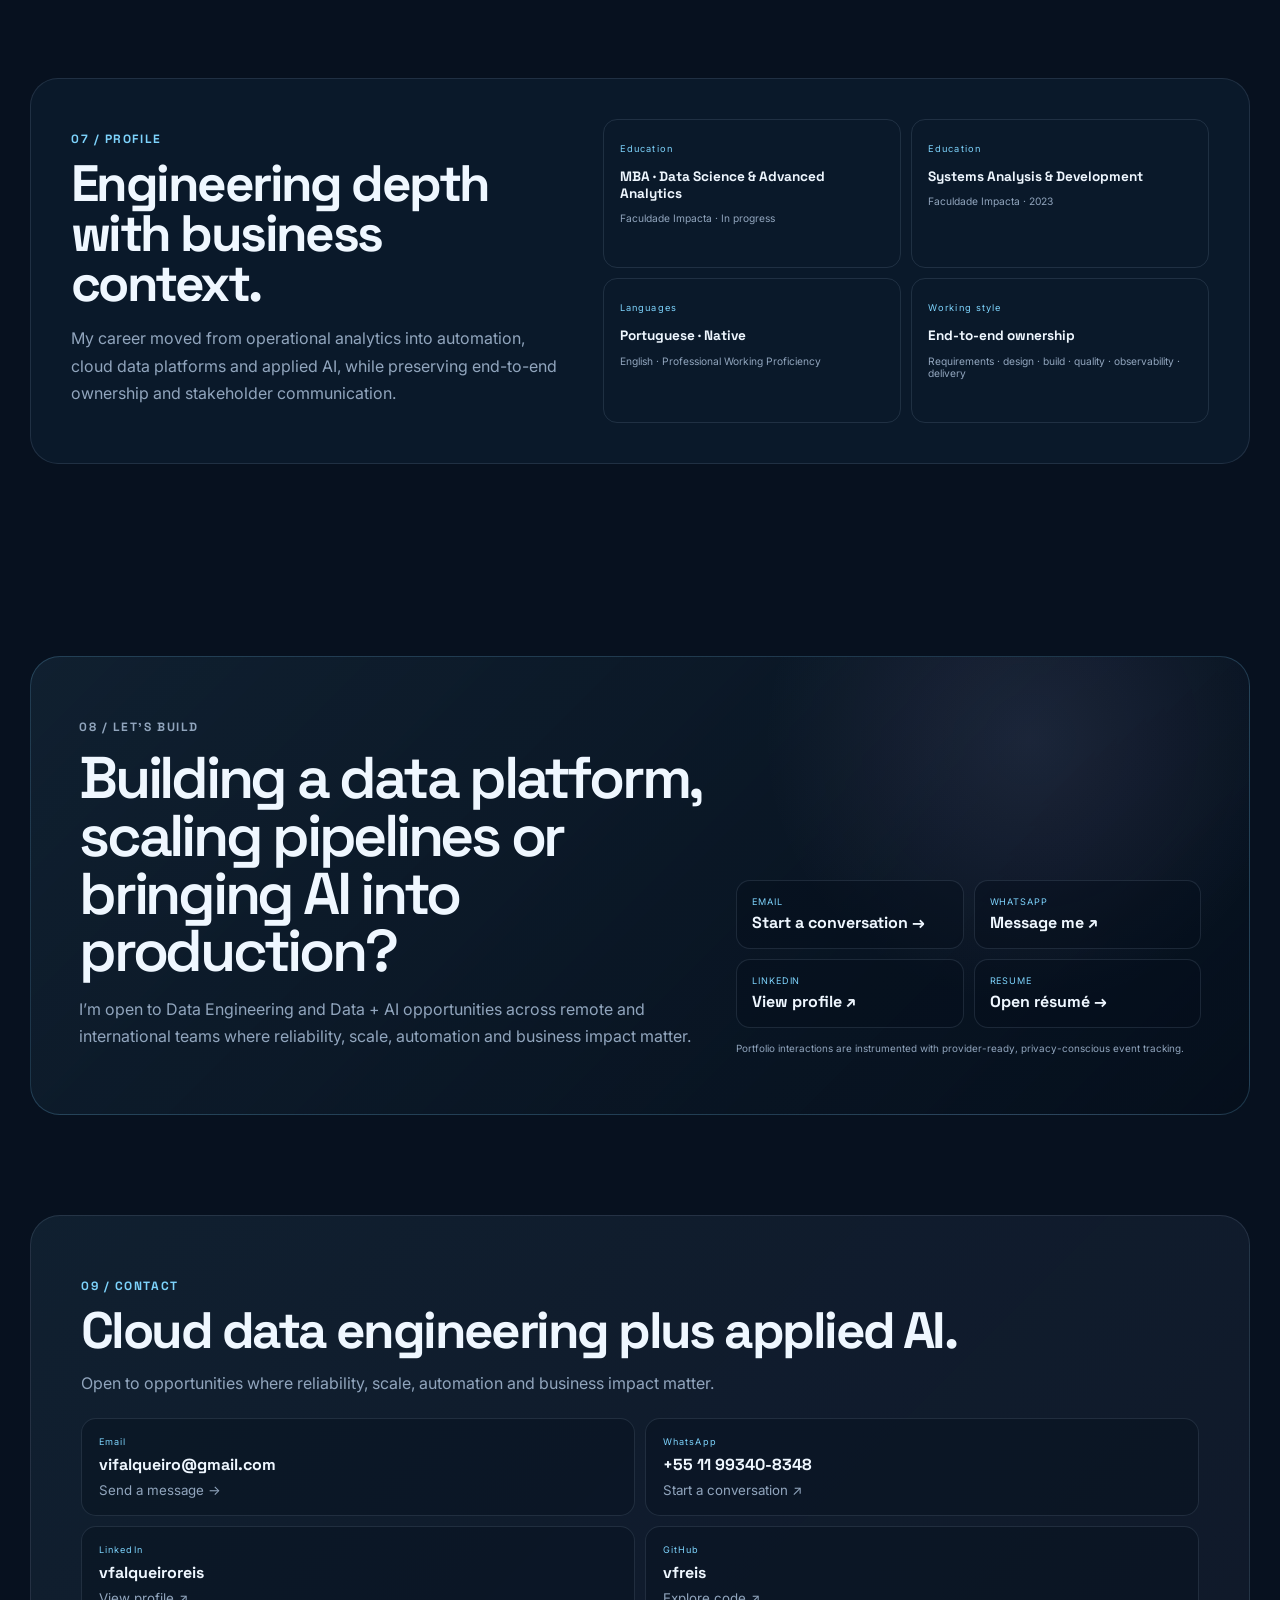
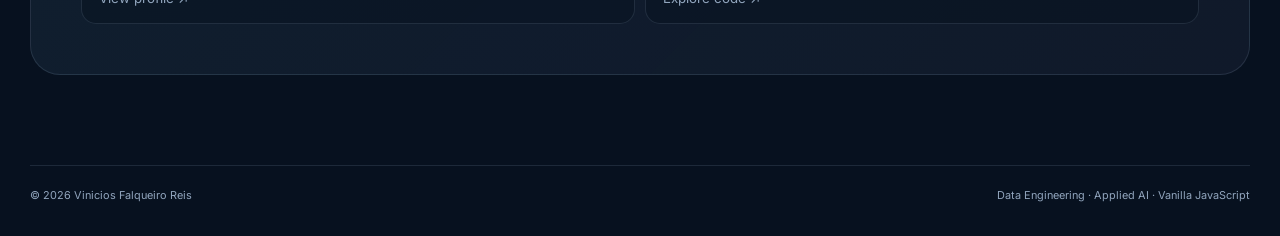
==== commit 52fc69ca: "feat: turn portfolio into recruiter-focused proof engine" ====
--- a/index.html
+++ b/index.html
@@ -6,10 +6,18 @@
 <meta name="theme-color" content="#07111f">
 <meta name="description" content="Vinicios Falqueiro Reis — Data Engineer building AWS data platforms, PySpark pipelines, Airflow orchestration and Applied AI systems with measurable business impact.">
 <meta name="robots" content="index,follow">
+<link rel="canonical" href="https://vfreis.github.io/vfr-portifolio/">
 <meta property="og:type" content="website">
+<meta property="og:url" content="https://vfreis.github.io/vfr-portifolio/">
 <meta property="og:title" content="Vinicios Falqueiro Reis — Data Engineer + Applied AI">
 <meta property="og:description" content="Cloud data platforms, distributed pipelines, automation and applied AI backed by measurable engineering outcomes.">
-<meta name="twitter:card" content="summary">
+<meta property="og:image" content="https://vfreis.github.io/vfr-portifolio/assets/social-card.svg">
+<meta property="og:image:width" content="1200">
+<meta property="og:image:height" content="630">
+<meta name="twitter:card" content="summary_large_image">
+<meta name="twitter:title" content="Vinicios Falqueiro Reis — Data Engineer + Applied AI">
+<meta name="twitter:description" content="AWS · PySpark · Airflow · Applied AI · measurable engineering impact.">
+<meta name="twitter:image" content="https://vfreis.github.io/vfr-portifolio/assets/social-card.svg">
 <title>Vinicios Falqueiro Reis — Data Engineer + Applied AI</title>
 <link rel="icon" href="./assets/favicon.svg" type="image/svg+xml">
 <link rel="preconnect" href="https://fonts.googleapis.com">
@@ -20,32 +28,62 @@
 <link rel="stylesheet" href="./css/hero.css">
 <link rel="stylesheet" href="./css/cards.css">
 <link rel="stylesheet" href="./css/projects.css">
+<link rel="stylesheet" href="./css/case-studies.css">
 <link rel="stylesheet" href="./css/profile.css">
 <link rel="stylesheet" href="./css/responsive.css">
-<script type="application/ld+json">{"@context":"https://schema.org","@type":"Person","name":"Vinicios Falqueiro Reis","jobTitle":"Data Engineer","email":"mailto:vifalqueiro@gmail.com","sameAs":["https://www.linkedin.com/in/vfalqueiroreis/","https://github.com/vfreis"],"knowsAbout":["Data Engineering","Applied AI","AWS","PySpark","Apache Airflow","Python","SQL","FastAPI","Data Quality","Data Observability"]}</script>
+<script type="application/ld+json">{"@context":"https://schema.org","@type":"Person","name":"Vinicios Falqueiro Reis","jobTitle":"Data Engineer","url":"https://vfreis.github.io/vfr-portifolio/","email":"mailto:vifalqueiro@gmail.com","sameAs":["https://www.linkedin.com/in/vfalqueiroreis/","https://github.com/vfreis"],"knowsAbout":["Data Engineering","Applied AI","AWS","PySpark","Apache Airflow","Python","SQL","FastAPI","Data Quality","Data Observability"]}</script>
 </head>
 <body data-view="recruiter">
 <a class="skip-link" href="#content">Skip to content</a>
 <header class="site-header">
 <a class="brand" href="#top" aria-label="Vinicios Falqueiro Reis — home">VFR<span>.</span></a>
-<nav aria-label="Primary navigation"><a href="#impact">Impact</a><a href="#projects">Projects</a><a href="#experience">Experience</a><a href="#stack">Technology</a><a href="./resume/index.html">Resume</a><a href="#contact">Contact</a></nav>
-<div class="view-switch" role="group" aria-label="Portfolio detail level"><button type="button" class="view-btn is-active" data-view="recruiter" aria-pressed="true">Recruiter</button><button type="button" class="view-btn" data-view="engineer" aria-pressed="false">Engineer</button></div>
+<nav aria-label="Primary navigation"><a href="#impact">Impact</a><a href="#why">Why me</a><a href="#projects">Projects</a><a href="#experience">Experience</a><a href="#stack">Technology</a><a href="./resume/index.html" data-track="resume_click" data-track-label="header">Resume</a><a href="#contact">Contact</a></nav>
+<div class="view-switch" role="group" aria-label="Portfolio detail level"><button type="button" class="view-btn is-active" data-view="recruiter" aria-pressed="true" data-track="recruiter_mode">Recruiter</button><button type="button" class="view-btn" data-view="engineer" aria-pressed="false" data-track="engineer_mode">Engineer</button></div>
 </header>
 <main id="content">
-<section id="top" class="hero section-shell"><div class="hero-copy reveal"><p class="eyebrow"><span class="status-dot"></span>Data Engineer · Applied AI & ML</p><h1>Building reliable data systems that turn <span>scale into business impact.</span></h1><p class="hero-lede">Six years across analytics, automation and data delivery. I build cloud data platforms, distributed pipelines and applied AI products with reliability, observability and measurable outcomes at the center.</p><div class="hero-actions"><a class="button primary" href="#projects">Explore my work</a><a class="button ghost" href="./resume/index.html">View resume</a><a class="button ghost whatsapp-link" href="#contact">WhatsApp ↗</a></div><p class="availability">Brazil · Open to remote, international & relocation opportunities · English professional proficiency</p><div class="tags"><span>AWS</span><span>PySpark</span><span>Airflow</span><span>Python</span><span>SQL</span><span>FastAPI</span><span>Applied AI</span><span>OpenAI API</span></div></div><div class="pipeline reveal" data-delay="120"><div class="console-head"><div><small>SYSTEM VIEW</small><strong>Data + AI Delivery Pipeline</strong></div><span class="health"><i></i>healthy</span></div><div class="flow"><div class="line"></div><i class="pulse a"></i><i class="pulse b"></i><div><b>01</b><strong>INGEST</strong><small>APIs · Files</small></div><div><b>02</b><strong>PROCESS</strong><small>Spark · SQL</small></div><div><b>03</b><strong>VALIDATE</strong><small>Quality · Tests</small></div><div><b>04</b><strong>SERVE</strong><small>Analytics · AI</small></div></div><div class="console-metrics"><div><small>orchestration</small><strong>95%</strong><span>automated</span></div><div><small>runtime</small><strong>-20%</strong><span>optimized</span></div><div><small>scale</small><strong>10+ TB</strong><span>/ month</span></div></div><div class="engineer-only code-tags"><code>incremental_loads</code><code>schema_validation</code><code>retry_safety</code><code>observability</code></div></div></section>
+<section id="top" class="hero section-shell">
+<div class="hero-copy reveal"><p class="eyebrow"><span class="status-dot"></span>Data Engineer · Applied AI & ML</p><h1>Building reliable data systems that turn <span>scale into business impact.</span></h1><p class="hero-lede">Six years across analytics, automation and data delivery. I build cloud data platforms, distributed pipelines and applied AI products with reliability, observability and measurable outcomes at the center.</p><div class="hero-actions"><a class="button primary" href="#projects" data-track="project_open" data-track-label="hero-projects">Explore my work</a><a class="button ghost" href="./resume/index.html" data-track="resume_click" data-track-label="hero">View resume</a><a class="button ghost whatsapp-link" href="#contact" data-track="whatsapp_click" data-track-label="hero">WhatsApp ↗</a></div><p class="availability">Brazil · Open to remote, international & relocation opportunities · English professional proficiency</p><div class="tags"><span>AWS</span><span>PySpark</span><span>Airflow</span><span>Python</span><span>SQL</span><span>FastAPI</span><span>Applied AI</span><span>OpenAI API</span></div></div>
+<div class="pipeline reveal" data-delay="120"><div class="console-head"><div><small>SYSTEM VIEW</small><strong>Data + AI Delivery Pipeline</strong></div><span class="health"><i></i>healthy</span></div><div class="flow"><div class="line"></div><i class="pulse a"></i><i class="pulse b"></i><div><b>01</b><strong>INGEST</strong><small>APIs · Files</small></div><div><b>02</b><strong>PROCESS</strong><small>Spark · SQL</small></div><div><b>03</b><strong>VALIDATE</strong><small>Quality · Tests</small></div><div><b>04</b><strong>SERVE</strong><small>Analytics · AI</small></div></div><div class="console-metrics"><div><small>orchestration</small><strong>95%</strong><span>automated</span></div><div><small>runtime</small><strong>-20%</strong><span>optimized</span></div><div><small>scale</small><strong>10+ TB</strong><span>/ month</span></div></div><div class="engineer-only code-tags"><code>incremental_loads</code><code>schema_validation</code><code>retry_safety</code><code>observability</code></div></div>
+</section>
+
 <section id="impact" class="section-shell section-block"><div class="section-heading reveal"><p class="eyebrow">01 / IMPACT</p><h2>Engineering measured by outcomes.</h2><p>Technology is useful when it improves throughput, reliability, cost, automation or decision-making.</p></div><div class="metric-grid"><article class="metric reveal"><span>DATA SCALE</span><strong class="counter" data-target="10" data-suffix="+ TB">0</strong><p>processed per month</p><div class="bars"><i></i><i></i><i></i><i></i><i></i><i></i></div></article><article class="metric reveal"><span>PERFORMANCE</span><strong class="counter" data-target="20" data-prefix="-" data-suffix="%">0</strong><p>pipeline runtime</p><div class="compare"><i></i><i></i></div></article><article class="metric reveal"><span>AUTOMATION</span><strong class="counter" data-target="95" data-suffix="%">0</strong><p>recurring workflows automated</p><div class="ring"></div></article><article class="metric reveal"><span>OPERATIONS</span><strong class="counter" data-target="50" data-prefix="-" data-suffix="%">0</strong><p>manual ingestion effort</p><svg viewBox="0 0 180 50"><path d="M4 8C40 9 46 20 76 23s40 18 100 23"/></svg></article></div><div class="impact-ribbon reveal"><div><strong>+40%</strong><span>scheduling reliability</span></div><div><strong>15%</strong><span>cost savings</span></div><div><strong>+25%</strong><span>data accuracy</span></div><div><strong>+30%</strong><span>agent productivity</span></div><div><strong>+20%</strong><span>operational efficiency</span></div></div></section>
-<section id="projects" class="section-shell section-block"><div class="section-heading reveal"><p class="eyebrow">02 / SELECTED WORK</p><h2>Systems, decisions and evidence.</h2><p>Flagship cases spanning cloud platforms, distributed processing, production automation, data tooling and applied AI.</p></div><div class="project-grid"><article class="project featured reveal"><div class="topline"><span>01</span><span>DATA PLATFORM</span></div><h3>AWS Data Lakehouse</h3><p>Bronze/Silver cloud platform with modular ingestion, PySpark transformations, Airflow orchestration, incremental processing, validation, logging and Parquet delivery.</p><div class="arch"><span>Sources</span><b>→</b><span>S3 Bronze</span><b>→</b><span>EMR / PySpark</span><b>→</b><span>Silver</span><b>→</b><span>Analytics / AI</span></div><div class="tags"><span>10+ TB/mo</span><span>-20% runtime</span><span>95% automated</span></div><p class="engineer-only detail"><strong>Engineering:</strong> partition-aware processing, schema validation, retry-safe orchestration, quality controls and observability.</p><a href="https://github.com/vfreis/aws_data_lakehouse_pipeline" target="_blank" rel="noreferrer">View repository ↗</a></article><article class="project reveal"><div class="topline"><span>02</span><span>APPLIED AI & ML</span></div><h3>Dermaly AI</h3><p>Multilingual AI-assisted product built from curated consultation data, connecting data engineering, multimodal AI and production software.</p><div class="ai-viz"><strong>AI</strong><span>DATA</span><span>MODEL</span><span>API</span><span>OPS</span></div><div class="tags"><span>Multimodal</span><span>Structured outputs</span><span>OpenAI API</span></div><p class="engineer-only detail"><strong>Engineering:</strong> data curation, training/calibration, evaluation, prompt engineering, PostgreSQL/Drizzle, auth, subscriptions and AI usage logging.</p><a href="https://my.dermaly.app" target="_blank" rel="noreferrer">View live product ↗</a></article><article class="project reveal"><div class="topline"><span>03</span><span>DATA TOOLING</span></div><h3>Data Migration Toolkit</h3><p>Python utilities for CSV/spreadsheet discovery, encoding and delimiter inference, schema profiling, structured logging and pre-migration inspection.</p><pre>$ profile legacy.csv
+
+<section id="why" class="section-shell section-block"><div class="section-heading reveal"><p class="eyebrow">02 / WHY HIRE ME</p><h2>A data engineer who connects systems to outcomes.</h2><p>A fast recruiter scan: production engineering depth, business context and an applied-AI layer that goes beyond demos.</p></div><div class="why-grid"><article class="why-card reveal"><span>BUSINESS-AWARE ENGINEERING</span><h3>Technical decisions tied to measurable value.</h3><p>I treat <strong>performance, reliability, cost and operational effort</strong> as engineering outcomes—not afterthoughts.</p></article><article class="why-card reveal"><span>PRODUCTION DATA ENGINEERING</span><h3>Cloud, distributed processing and orchestration.</h3><p>Hands-on delivery across <strong>AWS, PySpark, Airflow, Python, SQL, APIs, quality and observability</strong>.</p></article><article class="why-card reveal"><span>APPLIED AI BEYOND DEMOS</span><h3>Data + evaluation + production integration.</h3><p>Experience connecting <strong>curated data, multimodal AI, structured outputs, evaluation and production software</strong>.</p></article></div></section>
+
+<section id="projects" class="section-shell section-block"><div class="section-heading reveal"><p class="eyebrow">03 / SELECTED WORK</p><h2>Problem → architecture → decisions → evidence.</h2><p>Each case is written the way I discuss systems in an engineering interview: what problem existed, how I designed the solution, the trade-offs and the measurable result.</p></div>
+
+<article class="case-study is-featured reveal" data-project-name="AWS Data Lakehouse"><div class="case-head"><div><span class="case-label">FLAGSHIP · DATA PLATFORM</span><h3>AWS Data Lakehouse</h3></div><span class="case-index">01</span></div><div class="case-summary"><p class="case-intro">Large recurring data workloads needed a more reliable path from ingestion to analytics: less manual intervention, predictable orchestration and faster distributed processing. The result was a Bronze/Silver AWS lakehouse pattern with PySpark, Airflow, validation and observable delivery.</p><div class="case-facts"><div><span>Scale</span><strong>10+ TB / month</strong></div><div><span>Runtime</span><strong>-20%</strong></div><div><span>Automation</span><strong>95%</strong></div></div></div><div class="case-grid"><article class="proof-card"><span>PROBLEM</span><strong>Recurring high-volume processing</strong><p>Operational overhead and pipeline runtime limited predictable, scalable delivery.</p></article><article class="proof-card"><span>DECISIONS</span><strong>Incremental + partition-aware</strong><p>Distributed transformations, explicit orchestration, schema checks and retry-safe workflow boundaries.</p></article><article class="proof-card"><span>CHALLENGE</span><strong>Reliability at scale</strong><p>Optimize Spark work without trading away observability, recoverability or downstream consistency.</p></article><article class="proof-card"><span>RESULT</span><strong>Faster and less manual</strong><p>-20% runtime, 95% recurring automation, +40% scheduling reliability and -50% manual ingestion effort.</p></article></div><div class="case-evidence"><div class="evidence-panel"><h4>Interactive architecture — select a node</h4><div class="architecture" role="group" aria-label="AWS lakehouse architecture"><button type="button" class="arch-node is-active" data-arch data-detail="Multiple file/API sources enter a modular ingestion layer before raw persistence." aria-pressed="true">Sources</button><button type="button" class="arch-node" data-arch data-detail="S3 Bronze preserves raw inputs and creates a stable replayable boundary." aria-pressed="false">S3 Bronze</button><button type="button" class="arch-node" data-arch data-detail="Airflow manages dependencies, schedules, retries and operational visibility across recurring workloads." aria-pressed="false">Airflow</button><button type="button" class="arch-node" data-arch data-detail="EMR + PySpark execute distributed transformations with partition-aware processing and tuning." aria-pressed="false">EMR / PySpark</button><button type="button" class="arch-node" data-arch data-detail="Schema and data-quality checks prevent malformed outputs from silently propagating downstream." aria-pressed="false">Validation</button><button type="button" class="arch-node" data-arch data-detail="Curated Silver/Parquet datasets provide efficient columnar storage for downstream consumption." aria-pressed="false">Silver / Parquet</button><button type="button" class="arch-node" data-arch data-detail="Curated data is served to analytics and AI workloads through reliable downstream interfaces." aria-pressed="false">Analytics / AI</button></div><div class="architecture-detail" aria-live="polite">Multiple file/API sources enter a modular ingestion layer before raw persistence.</div></div><div class="evidence-panel"><h4>Outcome evidence</h4><div class="evidence-kpis"><div><strong>10+ TB</strong><span>monthly processing</span></div><div><strong>-20%</strong><span>runtime</span></div><div><strong>+40%</strong><span>scheduling reliability</span></div></div></div></div><p class="engineer-only detail"><strong>Engineer view:</strong> S3, EMR/PySpark, Glue, Airflow, Parquet, incremental loads, partitioning, schema validation, retry safety, logging and observability.</p><div class="case-actions"><a href="https://github.com/vfreis/aws_data_lakehouse_pipeline" target="_blank" rel="noreferrer" data-track="project_open" data-project="AWS Data Lakehouse">View repository ↗</a><a href="./resume/index.html" data-track="resume_click" data-track-label="aws-case">Resume evidence →</a></div></article>
+
+<article class="case-study reveal" data-project-name="Dermaly AI"><div class="case-head"><div><span class="case-label">APPLIED AI & ML · PRODUCTION PRODUCT</span><h3>Dermaly AI</h3></div><span class="case-index">02</span></div><div class="case-summary"><p class="case-intro">A multilingual AI-assisted product connecting curated consultation data to multimodal inference and production software. The engineering challenge is not just obtaining an AI response—it is making the data, evaluation, structured output and product integration reliable enough to support a real user workflow.</p><div class="case-facts"><div><span>Mode</span><strong>Multimodal</strong></div><div><span>Output</span><strong>Structured</strong></div><div><span>Delivery</span><strong>Production app</strong></div></div></div><div class="case-grid"><article class="proof-card"><span>DATA</span><strong>Curated domain inputs</strong><p>Prepare and organize consultation data so downstream AI behavior is based on a coherent information layer.</p></article><article class="proof-card"><span>AI</span><strong>Inference + evaluation</strong><p>Multimodal workflows, prompt engineering, calibration and evaluation rather than one-off prompting.</p></article><article class="proof-card"><span>PRODUCT</span><strong>Structured integration</strong><p>Structured AI outputs connected to APIs, application persistence, auth and user-facing workflows.</p></article><article class="proof-card"><span>OPERATIONS</span><strong>Usage visibility</strong><p>AI usage logging and production concerns including reliability, cost awareness and traceability.</p></article></div><div class="case-evidence"><div class="evidence-panel"><h4>Data → AI → product lifecycle</h4><div class="lifecycle" aria-label="Dermaly AI lifecycle"><span>Curated data</span><span>Multimodal input</span><span>AI inference</span><span>Evaluation</span><span>Structured output</span><span>API / Product</span></div><p class="architecture-detail">The differentiator is the full lifecycle: data preparation, AI behavior, evaluation and production integration are treated as one engineering system.</p></div><div class="evidence-panel"><h4>Production evidence</h4><pre class="code-proof">input
+  → validation
+  → multimodal inference
+  → structured response
+  → persistence / logging
+  → product workflow</pre></div></div><p class="engineer-only detail"><strong>Engineer view:</strong> data curation, model training/calibration, evaluation workflows, prompt engineering, OpenAI API, PostgreSQL/Drizzle, authentication, subscriptions and AI usage logging.</p><div class="case-actions"><a href="https://my.dermaly.app" target="_blank" rel="noreferrer" data-track="project_open" data-project="Dermaly AI">View live product ↗</a><a href="#stack" data-track="technology_open" data-track-label="dermaly-stack">See AI stack →</a></div></article>
+
+<article class="case-study reveal" data-project-name="Data Migration Toolkit"><div class="case-head"><div><span class="case-label">DATA TOOLING · MIGRATION READINESS</span><h3>Data Migration Toolkit</h3></div><span class="case-index">03</span></div><div class="case-summary"><p class="case-intro">Legacy CSV and spreadsheet sources often fail for mundane but expensive reasons: unknown encodings, inconsistent delimiters, schema drift and unclear structure. This Python toolkit turns those unknowns into inspectable migration metadata before a load starts.</p><div class="case-facts"><div><span>Focus</span><strong>Profiling</strong></div><div><span>Control</span><strong>Validation</strong></div><div><span>Output</span><strong>Structured logs</strong></div></div></div><div class="case-grid"><article class="proof-card"><span>PROBLEM</span><strong>Unknown source quality</strong><p>Legacy files can fail late in migration when encoding, delimiters or schema assumptions are wrong.</p></article><article class="proof-card"><span>DECISION</span><strong>Inspect before loading</strong><p>Automated discovery converts hidden file characteristics into explicit migration metadata.</p></article><article class="proof-card"><span>ENGINEERING</span><strong>Reusable utilities</strong><p>Python utilities separate detection, profiling, logging and validation responsibilities.</p></article><article class="proof-card"><span>VALUE</span><strong>Lower migration risk</strong><p>Problems are surfaced earlier and become easier to diagnose before data reaches a target system.</p></article></div><div class="case-evidence"><div class="evidence-panel"><h4>Example evidence</h4><pre class="code-proof">$ profile legacy.csv
 ✓ encoding detected
 ✓ delimiter inferred
 ✓ schema profiled
-✓ logs structured</pre><div class="tags"><span>Profiling</span><span>Validation</span><span>Migration</span></div><a href="https://github.com/vfreis/data_migration" target="_blank" rel="noreferrer">View repository ↗</a></article></div></section>
-<div class="section-shell lab reveal"><article><span>PROJECT LAB · ANALYTICS + ML</span><strong>Superstore Sales Analytics & Customer Segmentation</strong><p>Combines business-oriented SQL with Python data preparation and K-Means. Covers CTEs, window functions, rankings, recurring-customer analysis, feature engineering, scaling and four-cluster customer segmentation.</p><div class="tags"><span>SQL</span><span>Python</span><span>Pandas</span><span>scikit-learn</span></div><a href="https://github.com/vfreis/superstore_sales" target="_blank" rel="noreferrer">Explore project ↗</a></article><article><span>PROJECT LAB · CUSTOMER ANALYTICS</span><strong>RFM Customer Segmentation</strong><p>Transforms retail transactions into Recency, Frequency and Monetary features, then applies skew reduction, standardization and K-Means clustering to create interpretable analytical customer groups.</p><div class="tags"><span>RFM</span><span>Feature Engineering</span><span>StandardScaler</span><span>K-Means</span></div><a href="https://github.com/vfreis/rfm_analysis-" target="_blank" rel="noreferrer">Explore project ↗</a></article></div>
-<section id="experience" class="section-shell section-block"><div class="section-heading reveal"><p class="eyebrow">03 / EXPERIENCE</p><h2>From operations to cloud data engineering.</h2><p>Business context plus hands-on engineering helps me translate operational problems into reliable data systems.</p></div><div class="career"><aside class="career-card reveal"><span>~6</span><strong>years across data, analytics, automation & delivery</strong><p>SQL and operational automation → AWS lakehouses → distributed Spark → Applied AI.</p></aside><div class="timeline"><article class="reveal"><small>Aug 2024 — Present</small><h3>Cloud Data Engineer</h3><h4>Upbeat Consulting</h4><p>AWS lakehouse with S3, EMR and Glue; 10+ TB/month Spark processing; Airflow orchestration; FastAPI ingestion services.</p><div class="tags"><span>-20% runtime</span><span>95% automated</span><span>+40% scheduling reliability</span><span>-50% manual ingestion</span></div></article><article class="reveal"><small>Jun 2023 — Aug 2024</small><h3>Planning Analyst — Data & Automation</h3><h4>Intervalor Mutant</h4><p>SQL/Power BI solutions, AWS data-management improvements, KPI definition and leadership recommendations.</p><div class="tags"><span>+20% efficiency</span><span>15% cost savings</span></div></article><article class="reveal"><small>May 2021 — Mar 2023</small><h3>Planning Analyst</h3><h4>Connvert / Flex Contact Center</h4><p>SQL Server data-flow optimization, Python client-activation automation and real-time Power BI reporting.</p><div class="tags"><span>+25% data accuracy</span><span>+30% productivity</span></div></article><article class="reveal"><small>Aug 2020 — May 2021</small><h3>Planning Analyst</h3><h4>Zanc Assessoria Nacional de Cobrança</h4><p>Real-time KPI dashboards plus Python/SQL automation for recurring reports and mass actions.</p><div class="tags"><span>-20% processing time</span></div></article></div></div></section>
-<section id="stack" class="section-shell section-block"><div class="section-heading reveal"><p class="eyebrow">04 / TECHNOLOGY</p><h2>Technology connected to responsibility.</h2><p>No arbitrary skill percentages. Each group shows where the technology fits in a real data or AI delivery lifecycle.</p></div><div class="tech-grid"><article class="tech reveal"><span>DATA PLATFORMS</span><h3>AWS</h3><p><b>S3</b> lake storage · <b>EMR</b> distributed Spark · <b>Glue</b> metadata/integration · <b>Athena</b> serverless SQL · <b>Redshift</b> analytics warehouse · Lambda, RDS, EC2 and IAM supporting workloads.</p></article><article class="tech reveal"><span>DATA ENGINEERING</span><h3>PySpark · Airflow · SQL</h3><p>Distributed transformations, partitioning and tuning; DAG dependencies, retries and scheduling; incremental ETL/ELT, schema evolution and reliable downstream data products.</p></article><article class="tech reveal"><span>PROGRAMMING & APIs</span><h3>Python · FastAPI · Pandas</h3><p>Pipeline services, operational automation, ingestion APIs, profiling utilities, analytical preparation and integration between data systems and applications.</p></article><article class="tech reveal"><span>APPLIED AI & ML</span><h3>Multimodal · Evaluation · OpenAI</h3><p>Data curation, model training/calibration, multimodal inference, evaluation workflows, structured AI outputs, prompt engineering and OpenAI API integration.</p></article><article class="tech reveal"><span>DATA STORES & FORMATS</span><h3>S3 · Parquet · PostgreSQL · SQL Server</h3><p>Lake-oriented object storage, columnar analytical datasets, application persistence, relational analytics and ingestion from CSV/spreadsheet sources.</p></article><article class="tech reveal"><span>QUALITY & OBSERVABILITY</span><h3>Great Expectations · Prometheus · Grafana</h3><p>Schema validation, data-quality checks, centralized logging, operational metrics, dashboards and pipeline observability.</p></article><article class="tech reveal"><span>ENGINEERING PRACTICES</span><h3>Incremental · Retry-safe · Observable</h3><p>Designing for incremental loads, explicit dependencies, failure recovery, validation, maintainability, reproducible environments and end-to-end ownership.</p></article><article class="tech reveal"><span>TOOLS & ANALYTICS</span><h3>Git · Docker · Power BI · Terraform</h3><p>Version control, reproducible environments, KPI reporting and foundational infrastructure-as-code for cloud delivery.</p></article></div></section>
-<section class="section-shell section-block"><div class="profile reveal"><div><p class="eyebrow">05 / PROFILE</p><h2>Engineering depth with business context.</h2><p>My career moved from operational analytics into automation, cloud data platforms and applied AI, while preserving end-to-end ownership and stakeholder communication.</p></div><div class="profile-grid"><article><span>Education</span><strong>MBA · Data Science & Advanced Analytics</strong><p>Faculdade Impacta · In progress</p></article><article><span>Education</span><strong>Systems Analysis & Development</strong><p>Faculdade Impacta · 2023</p></article><article><span>Languages</span><strong>Portuguese · Native</strong><p>English · Professional Working Proficiency</p></article><article><span>Working style</span><strong>End-to-end ownership</strong><p>Requirements · design · build · quality · observability · delivery</p></article></div></div><div class="principles"><article><span>REMOTE & STARTUP FIT</span><strong>Practical delivery</strong><p>Own workflows end to end and communicate trade-offs with Analytics, AI, operations and leadership.</p></article><article><span>ENGINEERING PRINCIPLE</span><strong>Reliability before novelty</strong><p>Observable and maintainable systems before unnecessary tooling.</p></article><article><span>BUSINESS ORIENTATION</span><strong>Technology with a reason</strong><p>Performance, cost, quality and productivity are measures of engineering value.</p></article></div></section>
-<section id="contact" class="section-shell contact reveal"><p class="eyebrow">06 / CONTACT</p><h2>Cloud data engineering plus applied AI.</h2><p>Open to opportunities where reliability, scale, automation and business impact matter.</p><div class="contact-grid"><a href="mailto:vifalqueiro@gmail.com"><span>Email</span><strong>vifalqueiro@gmail.com</strong><small>Send a message →</small></a><a class="whatsapp-link" href="#contact"><span>WhatsApp</span><strong>+55 11 99340-8348</strong><small>Start a conversation ↗</small></a><a href="https://www.linkedin.com/in/vfalqueiroreis/" target="_blank" rel="noreferrer"><span>LinkedIn</span><strong>vfalqueiroreis</strong><small>View profile ↗</small></a><a href="https://github.com/vfreis" target="_blank" rel="noreferrer"><span>GitHub</span><strong>vfreis</strong><small>Explore code ↗</small></a></div></section>
+✓ migration log created</pre></div><div class="evidence-panel"><h4>What this proves</h4><div class="evidence-kpis"><div><strong>Files</strong><span>discovery</span></div><div><strong>Schema</strong><span>profiling</span></div><div><strong>Logs</strong><span>traceability</span></div></div></div></div><div class="case-actions"><a href="https://github.com/vfreis/data_migration" target="_blank" rel="noreferrer" data-track="project_open" data-project="Data Migration Toolkit">View repository ↗</a></div></article>
+
+<div class="lab reveal"><article data-project-name="Superstore Analytics"><span>PROJECT LAB · ANALYTICS + ML</span><strong>Superstore Sales Analytics & Customer Segmentation</strong><p>Business-oriented SQL plus Python data preparation and K-Means: CTEs, window functions, rankings, recurring-customer analysis, feature engineering, scaling and four-cluster segmentation.</p><div class="tags"><span>SQL</span><span>Python</span><span>Pandas</span><span>scikit-learn</span></div><a href="https://github.com/vfreis/superstore_sales" target="_blank" rel="noreferrer" data-track="project_open" data-project="Superstore Analytics">Explore project ↗</a></article><article data-project-name="RFM Segmentation"><span>PROJECT LAB · CUSTOMER ANALYTICS</span><strong>RFM Customer Segmentation</strong><p>Transforms retail transactions into Recency, Frequency and Monetary features, then applies skew reduction, standardization and K-Means clustering to create interpretable customer groups.</p><div class="tags"><span>RFM</span><span>Feature Engineering</span><span>StandardScaler</span><span>K-Means</span></div><a href="https://github.com/vfreis/rfm_analysis-" target="_blank" rel="noreferrer" data-track="project_open" data-project="RFM Segmentation">Explore project ↗</a></article></div>
+</section>
+
+<section id="experience" class="section-shell section-block"><div class="section-heading reveal"><p class="eyebrow">04 / EXPERIENCE</p><h2>From operations to cloud data engineering.</h2><p>Business context plus hands-on engineering helps me translate operational problems into reliable data systems.</p></div><div class="career"><aside class="career-card reveal"><span>~6</span><strong>years across data, analytics, automation & delivery</strong><p>SQL and operational automation → AWS lakehouses → distributed Spark → Applied AI.</p></aside><div class="timeline"><article class="reveal"><small>Aug 2024 — Present</small><h3>Cloud Data Engineer</h3><h4>Upbeat Consulting</h4><p>AWS lakehouse with S3, EMR and Glue; 10+ TB/month Spark processing; Airflow orchestration; FastAPI ingestion services.</p><div class="tags"><span>-20% runtime</span><span>95% automated</span><span>+40% scheduling reliability</span><span>-50% manual ingestion</span></div></article><article class="reveal"><small>Jun 2023 — Aug 2024</small><h3>Planning Analyst — Data & Automation</h3><h4>Intervalor Mutant</h4><p>SQL/Power BI solutions, AWS data-management improvements, KPI definition and leadership recommendations.</p><div class="tags"><span>+20% efficiency</span><span>15% cost savings</span></div></article><article class="reveal"><small>May 2021 — Mar 2023</small><h3>Planning Analyst</h3><h4>Connvert / Flex Contact Center</h4><p>SQL Server data-flow optimization, Python client-activation automation and real-time Power BI reporting.</p><div class="tags"><span>+25% data accuracy</span><span>+30% productivity</span></div></article><article class="reveal"><small>Aug 2020 — May 2021</small><h3>Planning Analyst</h3><h4>Zanc Assessoria Nacional de Cobrança</h4><p>Real-time KPI dashboards plus Python/SQL automation for recurring reports and mass actions.</p><div class="tags"><span>-20% processing time</span></div></article></div></div></section>
+
+<section id="stack" class="section-shell section-block"><div class="section-heading reveal"><p class="eyebrow">05 / TECHNOLOGY</p><h2>Technology backed by evidence, not percentages.</h2><p>Each technology is connected to a real responsibility or outcome instead of an arbitrary self-rating.</p></div><div class="tech-grid"><article class="tech reveal"><span>DATA PLATFORMS</span><h3>AWS</h3><p><b>S3</b> lake storage · <b>EMR</b> distributed Spark · <b>Glue</b> metadata/integration · <b>Athena</b> serverless SQL · <b>Redshift</b> analytics warehouse · Lambda, RDS, EC2 and IAM supporting workloads.</p><span class="tech-metric">10+ TB/month platform scale</span></article><article class="tech reveal"><span>DATA ENGINEERING</span><h3>PySpark · Airflow · SQL</h3><p>Distributed transformations, partitioning and tuning; DAG dependencies, retries and scheduling; incremental ETL/ELT and schema evolution.</p><span class="tech-metric">-20% runtime · 95% automation</span></article><article class="tech reveal"><span>PROGRAMMING & APIs</span><h3>Python · FastAPI · Pandas</h3><p>Pipeline services, operational automation, ingestion APIs, profiling utilities and integration between data systems and applications.</p><span class="tech-metric">-50% manual ingestion effort</span></article><article class="tech reveal"><span>APPLIED AI & ML</span><h3>Multimodal · Evaluation · OpenAI</h3><p>Data curation, model training/calibration, multimodal inference, evaluation workflows, structured AI outputs, prompt engineering and API integration.</p><span class="evidence-tech">Production evidence: Dermaly AI lifecycle</span></article><article class="tech reveal"><span>DATA STORES & FORMATS</span><h3>S3 · Parquet · PostgreSQL · SQL Server</h3><p>Lake-oriented object storage, columnar analytical datasets, application persistence, relational analytics and ingestion from CSV/spreadsheet sources.</p></article><article class="tech reveal"><span>QUALITY & OBSERVABILITY</span><h3>Great Expectations · Prometheus · Grafana</h3><p>Schema validation, data-quality checks, centralized logging, operational metrics, dashboards and pipeline observability.</p><span class="tech-metric">+40% scheduling reliability</span></article><article class="tech reveal"><span>ENGINEERING PRACTICES</span><h3>Incremental · Retry-safe · Observable</h3><p>Incremental loads, explicit dependencies, failure recovery, validation, maintainability, reproducible environments and end-to-end ownership.</p></article><article class="tech reveal"><span>TOOLS & ANALYTICS</span><h3>Git · Docker · Power BI · Terraform</h3><p>Version control, reproducible environments, KPI reporting and foundational infrastructure-as-code for cloud delivery.</p><span class="tech-metric">+25% data accuracy · +30% productivity</span></article></div></section>
+
+<section class="section-shell section-block" id="principles"><div class="section-heading reveal"><p class="eyebrow">06 / ENGINEERING PRINCIPLES</p><h2>How I make engineering decisions.</h2><p>Principles that guide how I choose tools, design pipelines and decide when a system is actually ready.</p></div><div class="principles-v2"><article class="principle-card reveal"><span>01</span><strong>Reliability before novelty</strong><p>Choose technology because the problem requires it, not because the tool is fashionable.</p></article><article class="principle-card reveal"><span>02</span><strong>Observable by design</strong><p>A pipeline is not finished if failures, retries and data-quality problems are invisible.</p></article><article class="principle-card reveal"><span>03</span><strong>Incremental by default</strong><p>Avoid unnecessary recomputation and operational cost when reliable incremental processing is possible.</p></article><article class="principle-card reveal"><span>04</span><strong>Business impact matters</strong><p>Runtime, reliability, cost and manual effort are engineering metrics when they affect the business.</p></article><article class="principle-card reveal"><span>05</span><strong>AI requires evaluation</strong><p>A successful inference is not the same thing as a dependable AI system; evaluation is part of delivery.</p></article></div></section>
+
+<section class="section-shell section-block"><div class="profile reveal"><div><p class="eyebrow">07 / PROFILE</p><h2>Engineering depth with business context.</h2><p>My career moved from operational analytics into automation, cloud data platforms and applied AI, while preserving end-to-end ownership and stakeholder communication.</p></div><div class="profile-grid"><article><span>Education</span><strong>MBA · Data Science & Advanced Analytics</strong><p>Faculdade Impacta · In progress</p></article><article><span>Education</span><strong>Systems Analysis & Development</strong><p>Faculdade Impacta · 2023</p></article><article><span>Languages</span><strong>Portuguese · Native</strong><p>English · Professional Working Proficiency</p></article><article><span>Working style</span><strong>End-to-end ownership</strong><p>Requirements · design · build · quality · observability · delivery</p></article></div></div></section>
+
+<section class="section-shell recruiter-cta reveal" aria-labelledby="hire-heading"><div><p class="eyebrow">08 / LET'S BUILD</p><h2 id="hire-heading">Building a data platform, scaling pipelines or bringing AI into production?</h2><p>I’m open to Data Engineering and Data + AI opportunities across remote and international teams where reliability, scale, automation and business impact matter.</p></div><div><div class="cta-actions"><a href="mailto:vifalqueiro@gmail.com" data-track="email_click" data-track-label="recruiter-cta"><span>EMAIL</span><strong>Start a conversation →</strong></a><a class="whatsapp-link" href="#contact" data-track="whatsapp_click" data-track-label="recruiter-cta"><span>WHATSAPP</span><strong>Message me ↗</strong></a><a href="https://www.linkedin.com/in/vfalqueiroreis/" target="_blank" rel="noreferrer" data-track="linkedin_click" data-track-label="recruiter-cta"><span>LINKEDIN</span><strong>View profile ↗</strong></a><a href="./resume/index.html" data-track="resume_click" data-track-label="recruiter-cta"><span>RESUME</span><strong>Open résumé →</strong></a></div><p class="analytics-note">Portfolio interactions are instrumented with provider-ready, privacy-conscious event tracking.</p></div></section>
+
+<section id="contact" class="section-shell contact reveal"><p class="eyebrow">09 / CONTACT</p><h2>Cloud data engineering plus applied AI.</h2><p>Open to opportunities where reliability, scale, automation and business impact matter.</p><div class="contact-grid"><a href="mailto:vifalqueiro@gmail.com" data-track="email_click" data-track-label="contact"><span>Email</span><strong>vifalqueiro@gmail.com</strong><small>Send a message →</small></a><a class="whatsapp-link" href="#contact" data-track="whatsapp_click" data-track-label="contact"><span>WhatsApp</span><strong>+55 11 99340-8348</strong><small>Start a conversation ↗</small></a><a href="https://www.linkedin.com/in/vfalqueiroreis/" target="_blank" rel="noreferrer" data-track="linkedin_click" data-track-label="contact"><span>LinkedIn</span><strong>vfalqueiroreis</strong><small>View profile ↗</small></a><a href="https://github.com/vfreis" target="_blank" rel="noreferrer" data-track="github_click" data-track-label="contact"><span>GitHub</span><strong>vfreis</strong><small>Explore code ↗</small></a></div></section>
 </main>
 <footer class="site-footer section-shell"><span>© <span id="year"></span> Vinicios Falqueiro Reis</span><span>Data Engineering · Applied AI · Vanilla JavaScript</span></footer>
 <script src="./js/app.js" defer></script>
+<script src="./js/analytics.js" defer></script>
 </body>
 </html>
--- a/css/case-studies.css
+++ b/css/case-studies.css
@@ -0,0 +1 @@
+.why-grid{display:grid;grid-template-columns:repeat(3,1fr);gap:14px}.why-card{position:relative;overflow:hidden;border:1px solid var(--line);background:linear-gradient(145deg,rgba(12,27,45,.94),rgba(8,19,33,.96));border-radius:var(--radius);padding:24px;min-height:230px}.why-card:before{content:"";position:absolute;inset:auto -40px -60px auto;width:150px;height:150px;border-radius:50%;background:radial-gradient(circle,rgba(125,211,252,.09),transparent 70%)}.why-card>span,.case-label,.proof-card>span,.principle-card>span{color:var(--accent);font-size:.58rem;letter-spacing:.13em}.why-card h3{font:600 1.45rem "Space Grotesk";letter-spacing:-.035em;margin:22px 0 10px}.why-card p{color:var(--muted);font-size:.76rem;line-height:1.65}.why-card strong{color:var(--text)}.case-study{border:1px solid var(--line);background:linear-gradient(150deg,rgba(10,24,41,.96),rgba(6,16,29,.97));border-radius:26px;padding:28px;margin-bottom:18px;box-shadow:0 18px 60px rgba(0,0,0,.14)}.case-study.is-featured{padding:32px}.case-head{display:grid;grid-template-columns:1fr auto;gap:18px;align-items:start}.case-head h3{font:600 clamp(2rem,4vw,3.5rem)/1 "Space Grotesk";letter-spacing:-.05em;margin:10px 0 0}.case-index{font:600 3.1rem "Space Grotesk";color:rgba(125,211,252,.14);letter-spacing:-.08em}.case-summary{display:grid;grid-template-columns:1.1fr .9fr;gap:28px;margin-top:28px}.case-intro{color:var(--muted);line-height:1.75;margin:0}.case-facts{display:grid;grid-template-columns:repeat(3,1fr);gap:9px}.case-facts div{border:1px solid var(--line);border-radius:13px;padding:13px;background:rgba(255,255,255,.02)}.case-facts span{display:block;color:var(--muted);font-size:.58rem;letter-spacing:.09em;text-transform:uppercase}.case-facts strong{display:block;font:600 1.02rem "Space Grotesk";margin-top:6px}.case-grid{display:grid;grid-template-columns:repeat(4,1fr);gap:10px;margin-top:18px}.proof-card{border:1px solid var(--line);border-radius:15px;padding:17px;background:rgba(255,255,255,.018);min-height:160px}.proof-card strong{display:block;font:600 .98rem "Space Grotesk";margin:12px 0 8px}.proof-card p{color:var(--muted);font-size:.7rem;line-height:1.6;margin:0}.case-evidence{display:grid;grid-template-columns:1.3fr .7fr;gap:14px;margin-top:18px}.evidence-panel{border:1px solid var(--line);border-radius:18px;padding:20px;background:#06101d}.evidence-panel h4{font:600 .85rem "Space Grotesk";margin:0 0 16px}.evidence-kpis{display:grid;grid-template-columns:repeat(3,1fr);gap:8px}.evidence-kpis div{border:1px solid var(--line);border-radius:12px;padding:12px}.evidence-kpis strong{display:block;font:600 1.35rem "Space Grotesk";color:var(--accent)}.evidence-kpis span{color:var(--muted);font-size:.58rem}.architecture{display:grid;grid-template-columns:repeat(7,minmax(0,1fr));gap:7px;align-items:center}.arch-node{border:1px solid var(--line2);background:#081525;color:var(--text);border-radius:11px;padding:10px 6px;min-height:58px;font:600 .58rem "Space Grotesk";cursor:pointer;transition:.2s}.arch-node:hover,.arch-node:focus-visible,.arch-node.is-active{border-color:var(--accent);background:rgba(125,211,252,.09);transform:translateY(-2px)}.architecture-detail{margin-top:12px;border-left:2px solid var(--accent);padding:10px 0 10px 14px;color:var(--muted);font-size:.7rem;line-height:1.55;min-height:58px}.lifecycle{display:grid;grid-template-columns:repeat(6,1fr);gap:8px}.lifecycle span{position:relative;border:1px solid var(--line);border-radius:12px;padding:13px 8px;background:#081525;text-align:center;font:600 .58rem "Space Grotesk"}.lifecycle span:not(:last-child):after{content:"→";position:absolute;right:-9px;color:var(--accent);z-index:2}.code-proof{white-space:pre-wrap;margin:0;background:#040c16;border:1px solid var(--line);border-radius:12px;padding:15px;color:#aec6dc;font:500 .68rem/1.65 ui-monospace,SFMono-Regular,Menlo,monospace}.case-actions{display:flex;flex-wrap:wrap;gap:9px;margin-top:20px}.case-actions a{display:inline-flex;align-items:center;gap:6px;border:1px solid var(--line);border-radius:11px;padding:10px 13px;font-size:.7rem;font-weight:650}.case-actions a:first-child{color:var(--accent);border-color:rgba(125,211,252,.28)}.evidence-strip{display:grid;grid-template-columns:repeat(3,1fr);gap:10px;margin-top:18px}.evidence-strip article{border:1px solid var(--line);border-radius:15px;padding:16px;background:var(--panel)}.evidence-strip strong{display:block;font:600 .92rem "Space Grotesk"}.evidence-strip p{color:var(--muted);font-size:.68rem;line-height:1.55}.principles-v2{display:grid;grid-template-columns:repeat(5,1fr);gap:10px;margin-top:14px}.principle-card{border:1px solid var(--line);border-radius:16px;padding:18px;background:var(--panel);min-height:185px}.principle-card strong{display:block;font:600 .98rem "Space Grotesk";margin:16px 0 8px}.principle-card p{color:var(--muted);font-size:.68rem;line-height:1.55}.recruiter-cta{margin:100px auto;border:1px solid rgba(125,211,252,.2);border-radius:30px;padding:48px;background:radial-gradient(circle at 82% 18%,rgba(196,181,253,.1),transparent 25%),linear-gradient(135deg,rgba(125,211,252,.08),rgba(5,15,28,.86));display:grid;grid-template-columns:1.15fr .85fr;gap:28px;align-items:end}.recruiter-cta h2{font:600 clamp(2.2rem,4.6vw,4.7rem)/.98 "Space Grotesk";letter-spacing:-.055em;margin:8px 0 14px}.recruiter-cta p{color:var(--muted);line-height:1.7}.cta-actions{display:grid;grid-template-columns:1fr 1fr;gap:10px}.cta-actions a{border:1px solid var(--line);border-radius:14px;padding:15px;display:grid;gap:5px;background:rgba(5,15,28,.45);transition:.2s}.cta-actions a:hover{transform:translateY(-2px);border-color:var(--line2)}.cta-actions span{color:var(--accent);font-size:.57rem;letter-spacing:.1em}.cta-actions strong{font-family:"Space Grotesk"}.analytics-note{color:var(--muted);font-size:.62rem;margin-top:12px}.evidence-tech{display:block;margin-top:10px;color:#d9e9f8;font-weight:600;font-size:.68rem}.tech-metric{display:inline-flex;margin-top:12px;border:1px solid rgba(125,211,252,.18);border-radius:999px;padding:5px 8px;color:var(--accent);font-size:.58rem;font-weight:700}.og-proof{display:none}@media(max-width:1080px){.case-grid{grid-template-columns:1fr 1fr}.architecture{grid-template-columns:repeat(4,1fr)}.lifecycle{grid-template-columns:repeat(3,1fr)}.principles-v2{grid-template-columns:repeat(3,1fr)}}@media(max-width:800px){.why-grid,.case-summary,.case-evidence,.recruiter-cta{grid-template-columns:1fr}.case-facts,.evidence-kpis,.evidence-strip{grid-template-columns:1fr 1fr}.principles-v2{grid-template-columns:1fr 1fr}.cta-actions{grid-template-columns:1fr 1fr}}@media(max-width:560px){.why-grid,.case-grid,.case-facts,.evidence-kpis,.evidence-strip,.principles-v2,.cta-actions{grid-template-columns:1fr}.case-study,.case-study.is-featured,.recruiter-cta{padding:22px}.architecture{grid-template-columns:1fr 1fr}.lifecycle{grid-template-columns:1fr 1fr}.case-head{grid-template-columns:1fr}.case-index{display:none}}
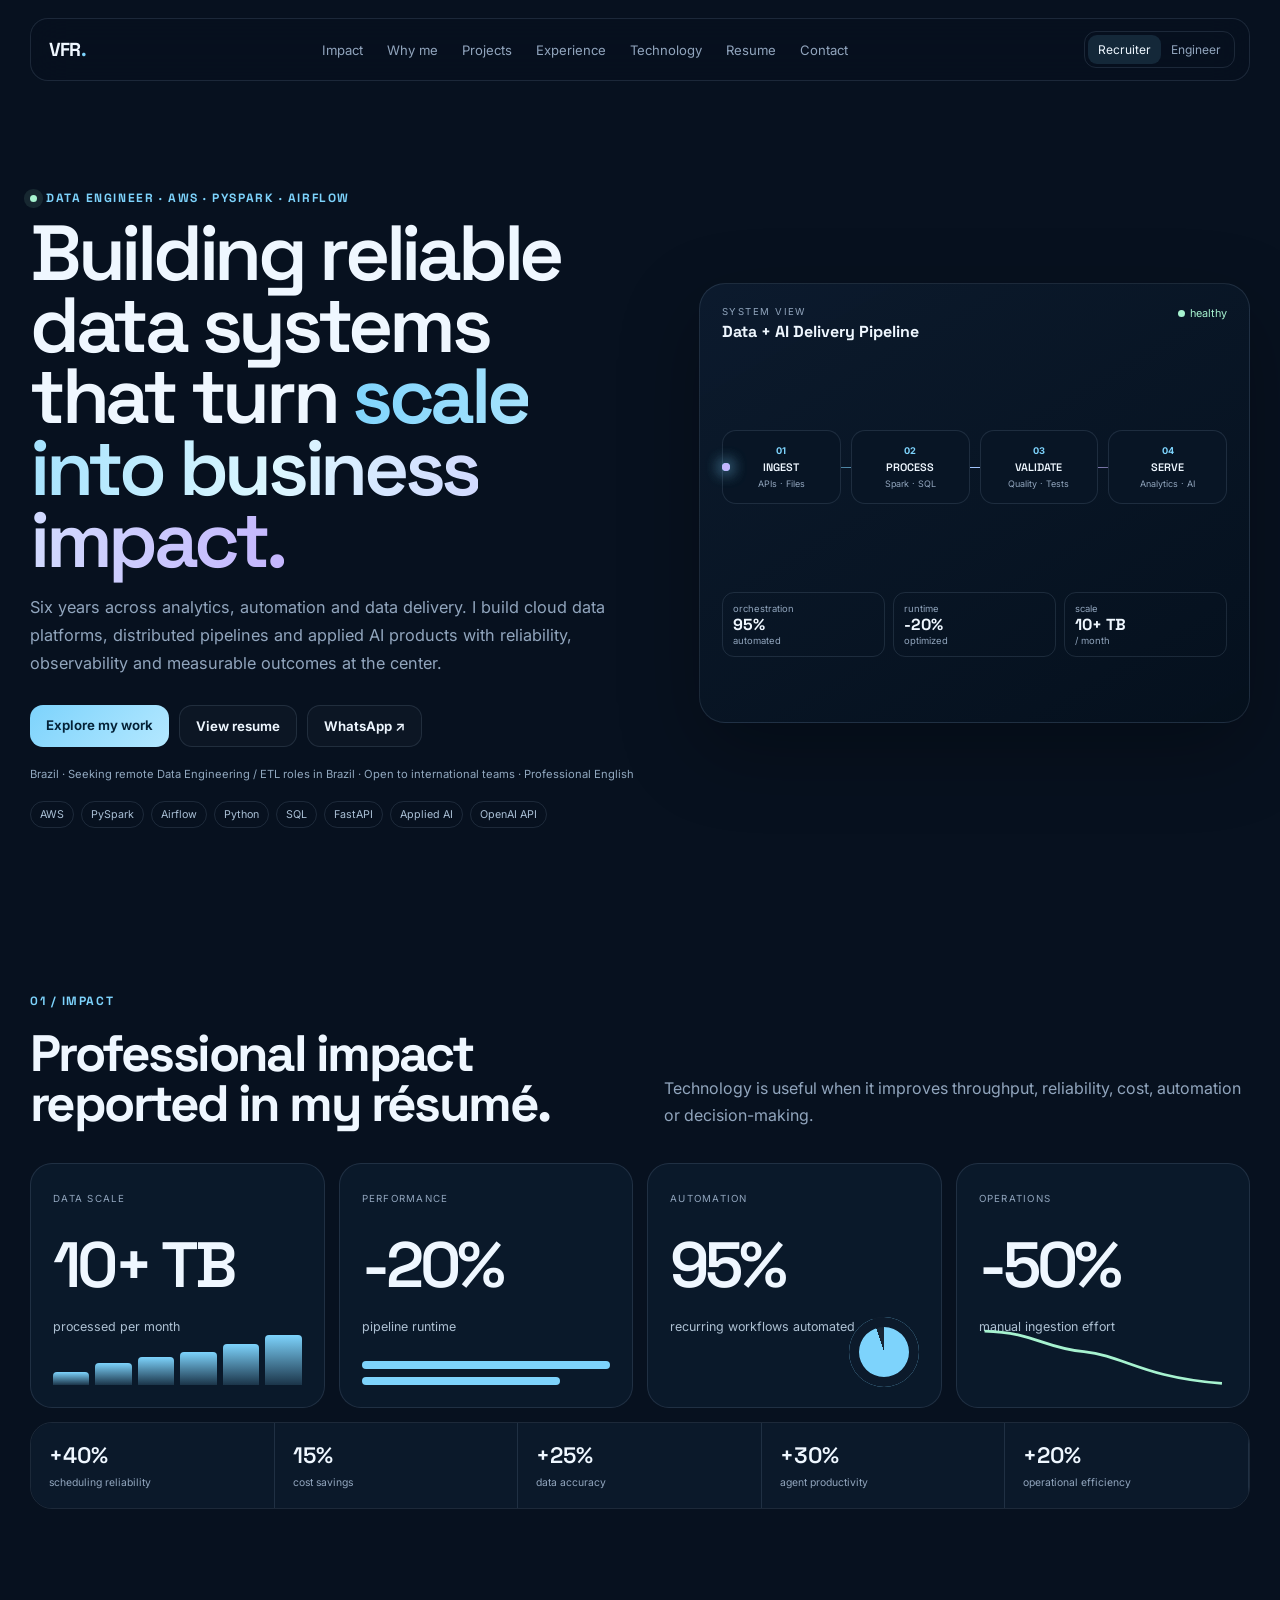
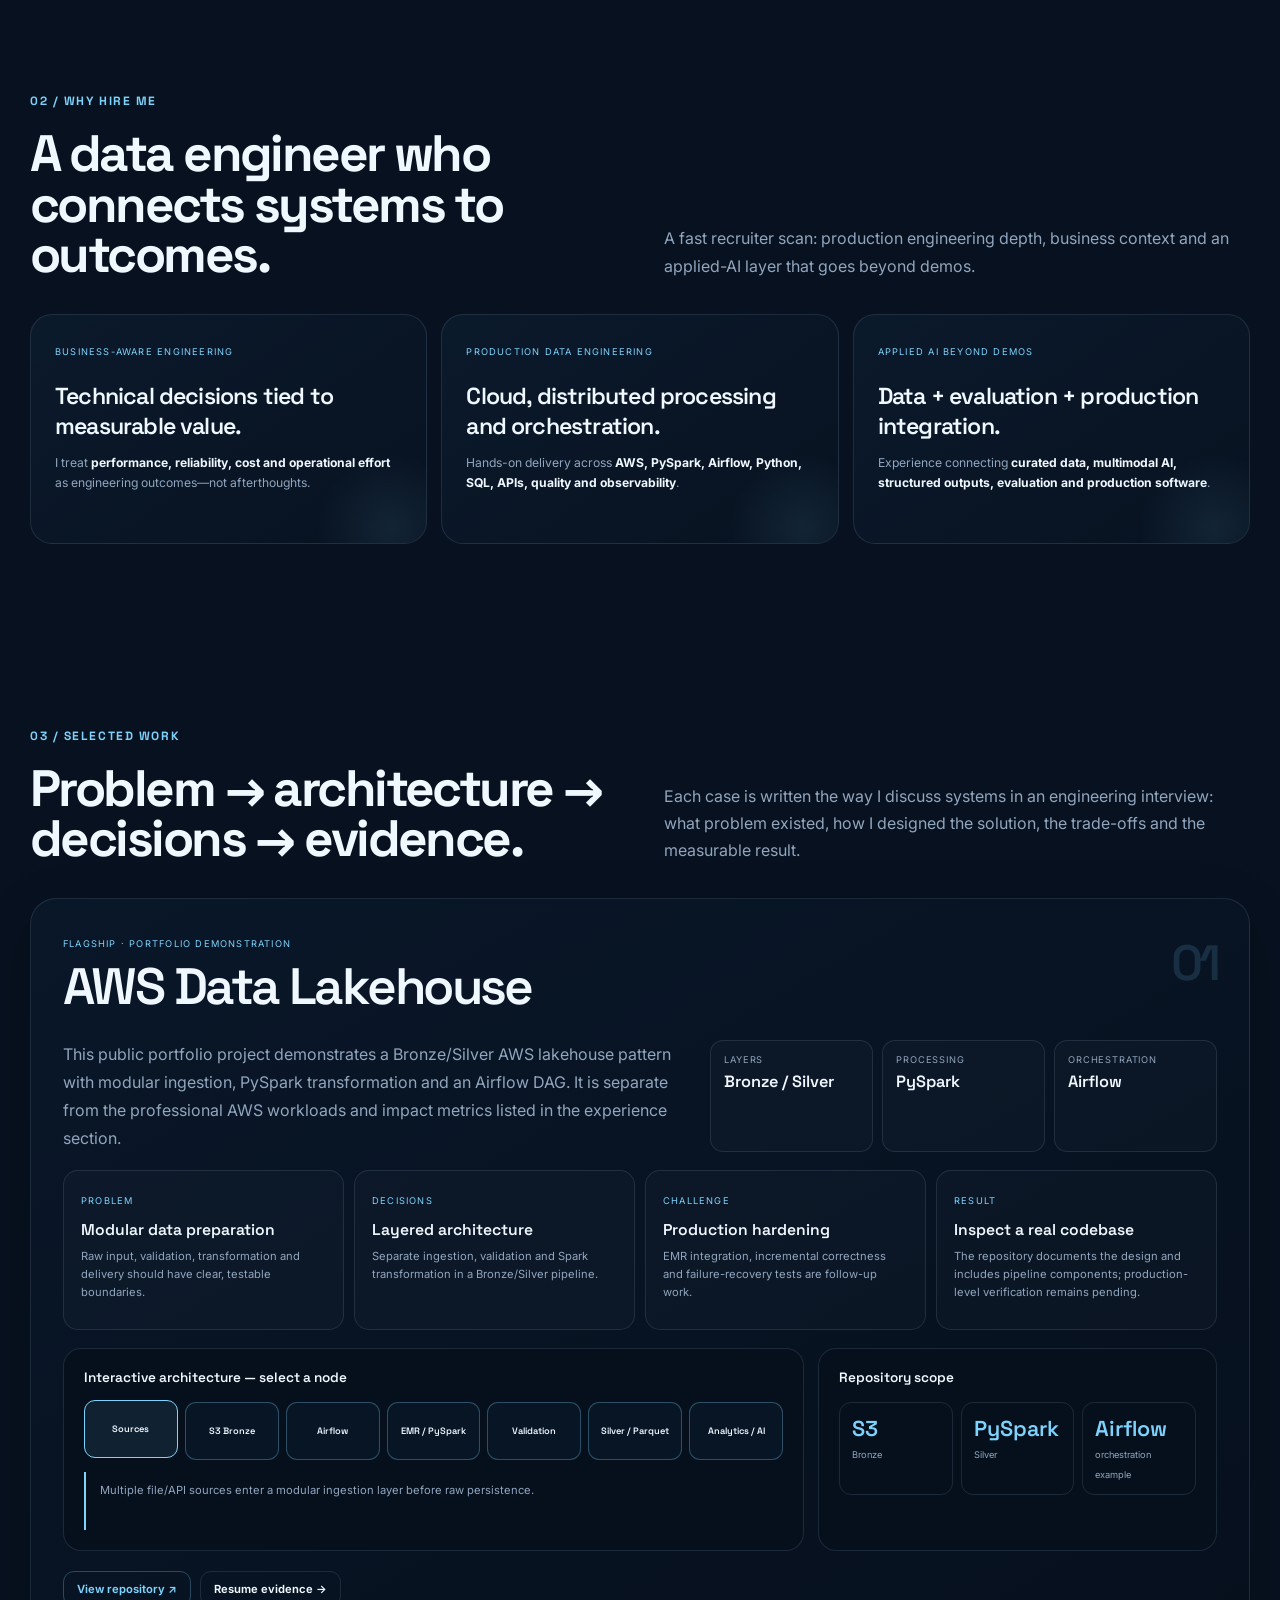
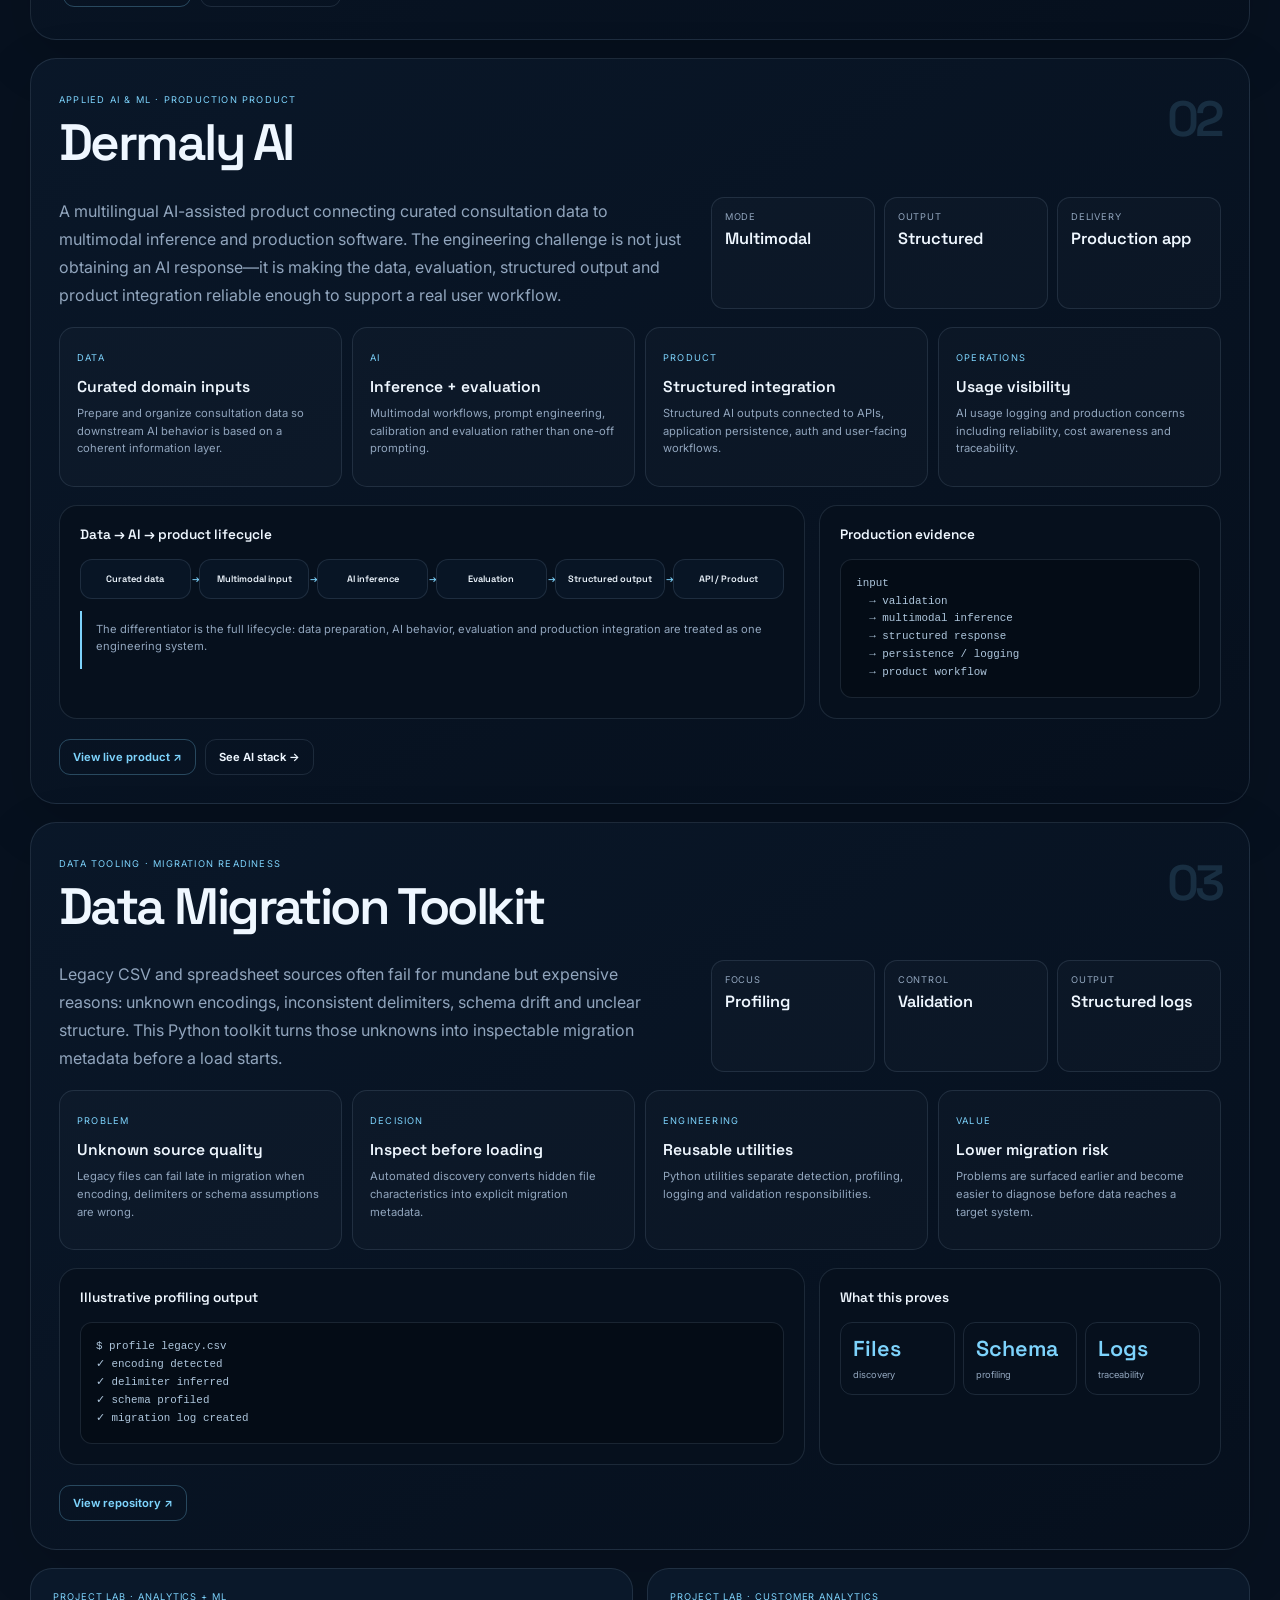
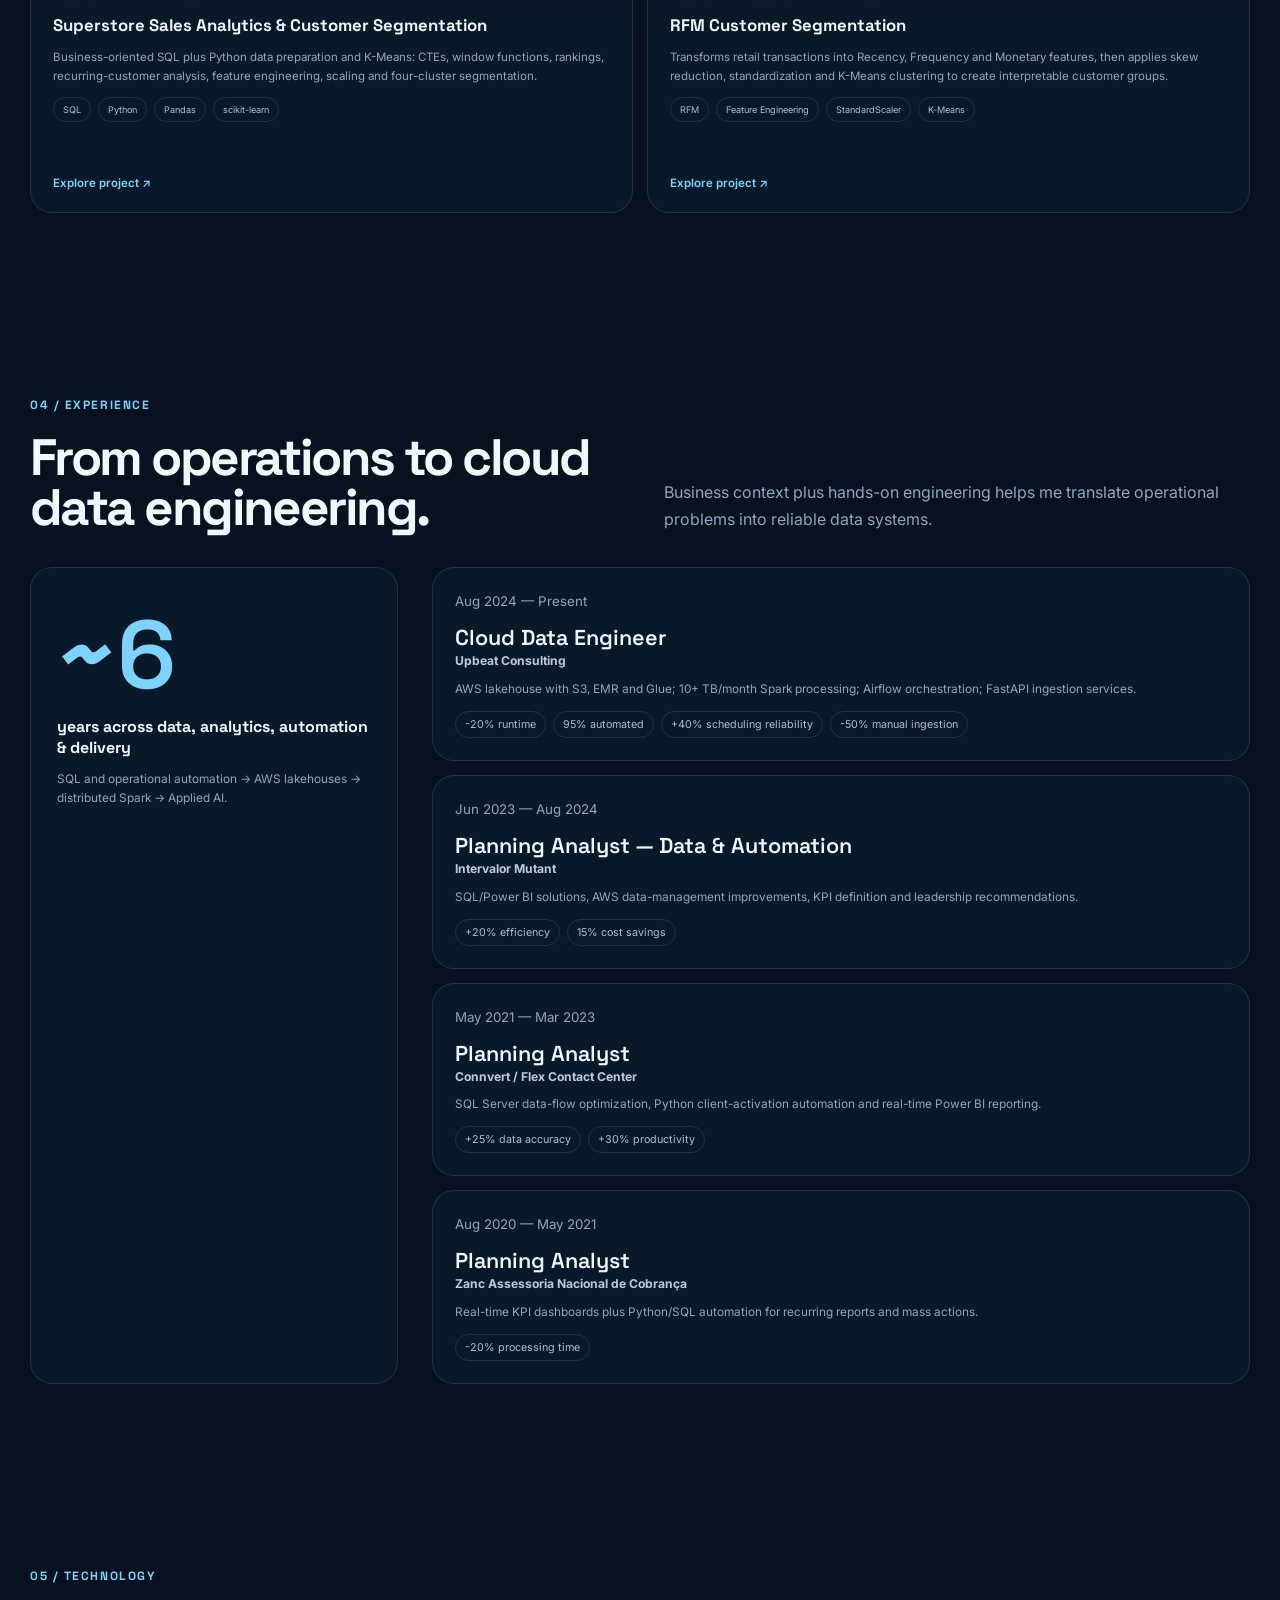
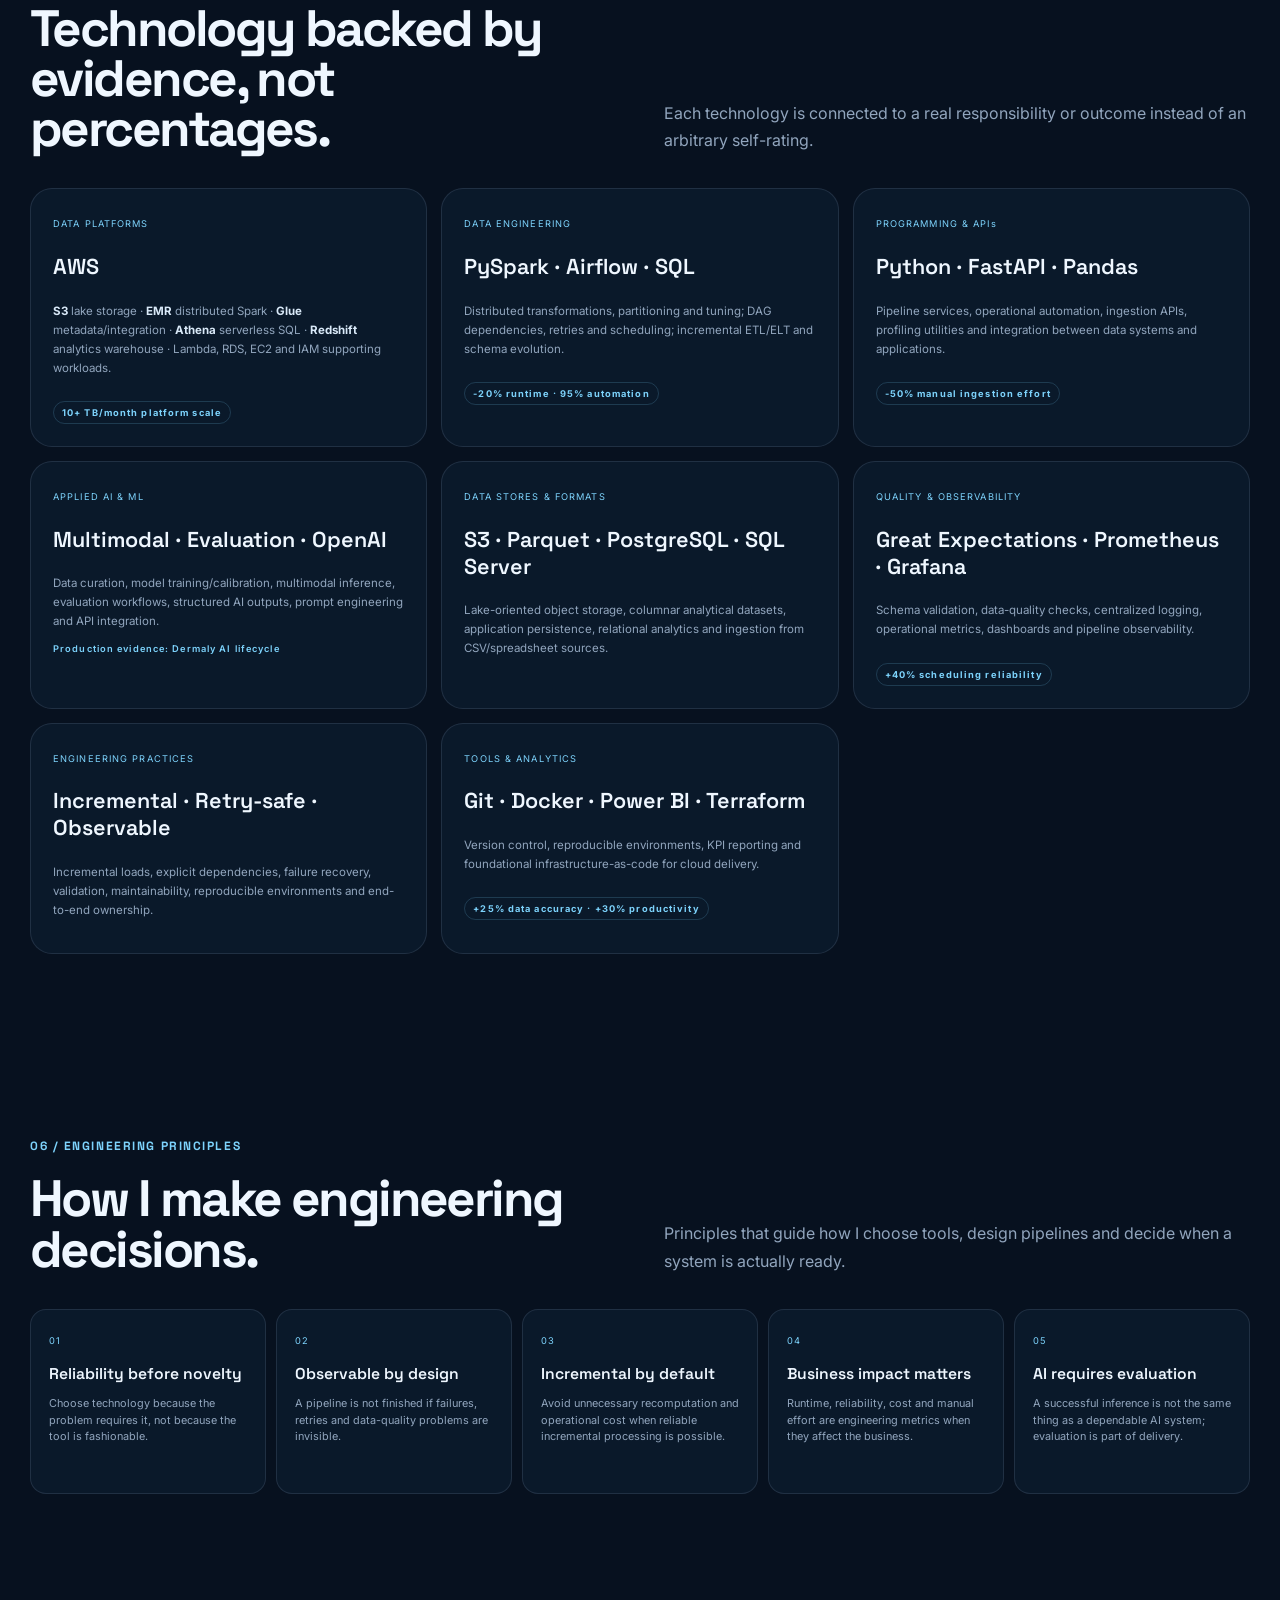
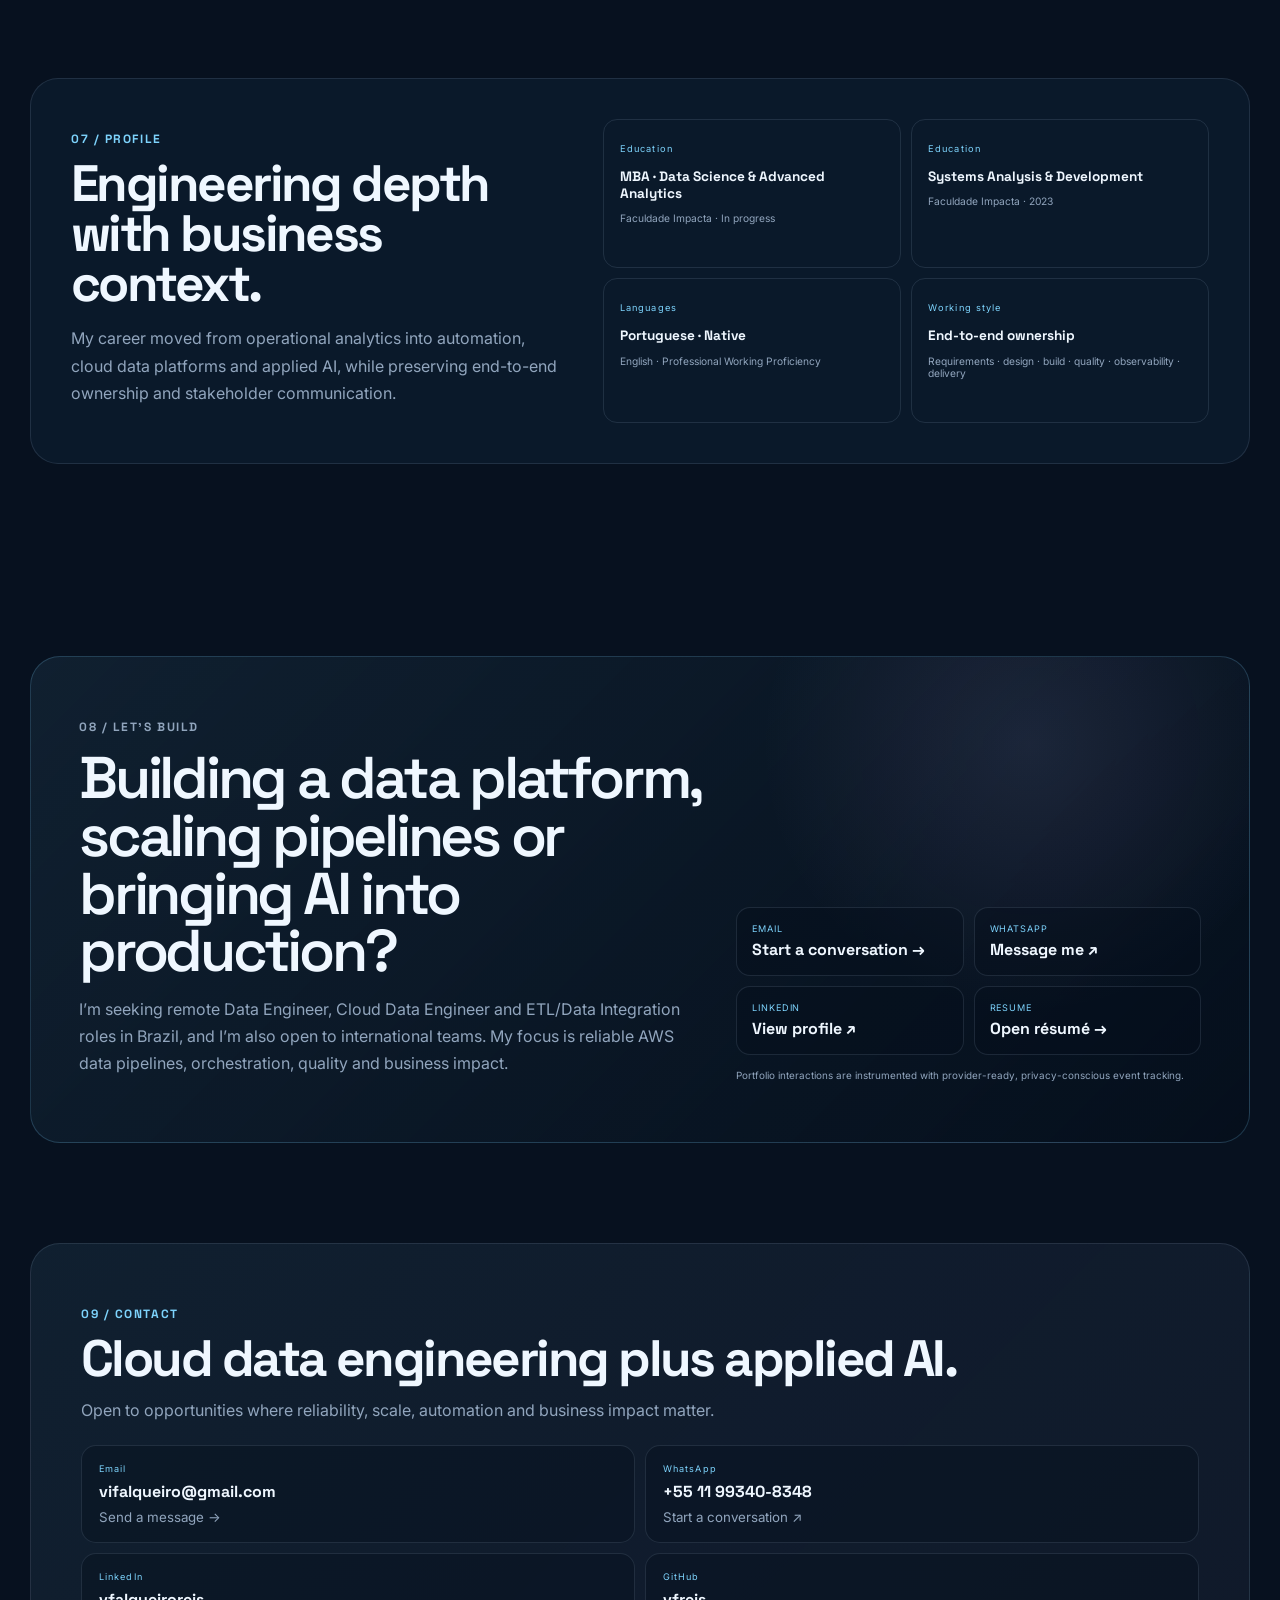
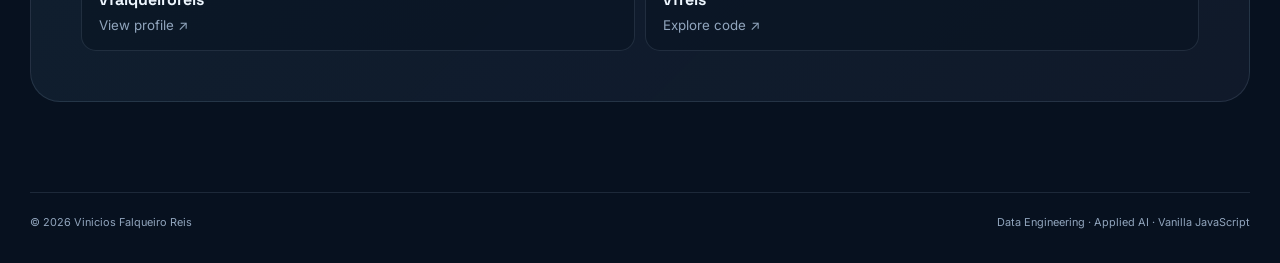
==== commit 436b4346: "Align recruiter copy and distinguish portfolio demonstration from professional results" ====
--- a/index.html
+++ b/index.html
@@ -42,17 +42,17 @@
 </header>
 <main id="content">
 <section id="top" class="hero section-shell">
-<div class="hero-copy reveal"><p class="eyebrow"><span class="status-dot"></span>Data Engineer · Applied AI & ML</p><h1>Building reliable data systems that turn <span>scale into business impact.</span></h1><p class="hero-lede">Six years across analytics, automation and data delivery. I build cloud data platforms, distributed pipelines and applied AI products with reliability, observability and measurable outcomes at the center.</p><div class="hero-actions"><a class="button primary" href="#projects" data-track="project_open" data-track-label="hero-projects">Explore my work</a><a class="button ghost" href="./resume/index.html" data-track="resume_click" data-track-label="hero">View resume</a><a class="button ghost whatsapp-link" href="#contact" data-track="whatsapp_click" data-track-label="hero">WhatsApp ↗</a></div><p class="availability">Brazil · Open to remote, international & relocation opportunities · English professional proficiency</p><div class="tags"><span>AWS</span><span>PySpark</span><span>Airflow</span><span>Python</span><span>SQL</span><span>FastAPI</span><span>Applied AI</span><span>OpenAI API</span></div></div>
+<div class="hero-copy reveal"><p class="eyebrow"><span class="status-dot"></span>Data Engineer · AWS · PySpark · Airflow</p><h1>Building reliable data systems that turn <span>scale into business impact.</span></h1><p class="hero-lede">Six years across analytics, automation and data delivery. I build cloud data platforms, distributed pipelines and applied AI products with reliability, observability and measurable outcomes at the center.</p><div class="hero-actions"><a class="button primary" href="#projects" data-track="project_open" data-track-label="hero-projects">Explore my work</a><a class="button ghost" href="./resume/index.html" data-track="resume_click" data-track-label="hero">View resume</a><a class="button ghost whatsapp-link" href="#contact" data-track="whatsapp_click" data-track-label="hero">WhatsApp ↗</a></div><p class="availability">Brazil · Seeking remote Data Engineering / ETL roles in Brazil · Open to international teams · Professional English</p><div class="tags"><span>AWS</span><span>PySpark</span><span>Airflow</span><span>Python</span><span>SQL</span><span>FastAPI</span><span>Applied AI</span><span>OpenAI API</span></div></div>
 <div class="pipeline reveal" data-delay="120"><div class="console-head"><div><small>SYSTEM VIEW</small><strong>Data + AI Delivery Pipeline</strong></div><span class="health"><i></i>healthy</span></div><div class="flow"><div class="line"></div><i class="pulse a"></i><i class="pulse b"></i><div><b>01</b><strong>INGEST</strong><small>APIs · Files</small></div><div><b>02</b><strong>PROCESS</strong><small>Spark · SQL</small></div><div><b>03</b><strong>VALIDATE</strong><small>Quality · Tests</small></div><div><b>04</b><strong>SERVE</strong><small>Analytics · AI</small></div></div><div class="console-metrics"><div><small>orchestration</small><strong>95%</strong><span>automated</span></div><div><small>runtime</small><strong>-20%</strong><span>optimized</span></div><div><small>scale</small><strong>10+ TB</strong><span>/ month</span></div></div><div class="engineer-only code-tags"><code>incremental_loads</code><code>schema_validation</code><code>retry_safety</code><code>observability</code></div></div>
 </section>
 
-<section id="impact" class="section-shell section-block"><div class="section-heading reveal"><p class="eyebrow">01 / IMPACT</p><h2>Engineering measured by outcomes.</h2><p>Technology is useful when it improves throughput, reliability, cost, automation or decision-making.</p></div><div class="metric-grid"><article class="metric reveal"><span>DATA SCALE</span><strong class="counter" data-target="10" data-suffix="+ TB">0</strong><p>processed per month</p><div class="bars"><i></i><i></i><i></i><i></i><i></i><i></i></div></article><article class="metric reveal"><span>PERFORMANCE</span><strong class="counter" data-target="20" data-prefix="-" data-suffix="%">0</strong><p>pipeline runtime</p><div class="compare"><i></i><i></i></div></article><article class="metric reveal"><span>AUTOMATION</span><strong class="counter" data-target="95" data-suffix="%">0</strong><p>recurring workflows automated</p><div class="ring"></div></article><article class="metric reveal"><span>OPERATIONS</span><strong class="counter" data-target="50" data-prefix="-" data-suffix="%">0</strong><p>manual ingestion effort</p><svg viewBox="0 0 180 50"><path d="M4 8C40 9 46 20 76 23s40 18 100 23"/></svg></article></div><div class="impact-ribbon reveal"><div><strong>+40%</strong><span>scheduling reliability</span></div><div><strong>15%</strong><span>cost savings</span></div><div><strong>+25%</strong><span>data accuracy</span></div><div><strong>+30%</strong><span>agent productivity</span></div><div><strong>+20%</strong><span>operational efficiency</span></div></div></section>
+<section id="impact" class="section-shell section-block"><div class="section-heading reveal"><p class="eyebrow">01 / IMPACT</p><h2>Professional impact reported in my résumé.</h2><p>Technology is useful when it improves throughput, reliability, cost, automation or decision-making.</p></div><div class="metric-grid"><article class="metric reveal"><span>DATA SCALE</span><strong class="counter" data-target="10" data-suffix="+ TB">0</strong><p>processed per month</p><div class="bars"><i></i><i></i><i></i><i></i><i></i><i></i></div></article><article class="metric reveal"><span>PERFORMANCE</span><strong class="counter" data-target="20" data-prefix="-" data-suffix="%">0</strong><p>pipeline runtime</p><div class="compare"><i></i><i></i></div></article><article class="metric reveal"><span>AUTOMATION</span><strong class="counter" data-target="95" data-suffix="%">0</strong><p>recurring workflows automated</p><div class="ring"></div></article><article class="metric reveal"><span>OPERATIONS</span><strong class="counter" data-target="50" data-prefix="-" data-suffix="%">0</strong><p>manual ingestion effort</p><svg viewBox="0 0 180 50"><path d="M4 8C40 9 46 20 76 23s40 18 100 23"/></svg></article></div><div class="impact-ribbon reveal"><div><strong>+40%</strong><span>scheduling reliability</span></div><div><strong>15%</strong><span>cost savings</span></div><div><strong>+25%</strong><span>data accuracy</span></div><div><strong>+30%</strong><span>agent productivity</span></div><div><strong>+20%</strong><span>operational efficiency</span></div></div></section>
 
 <section id="why" class="section-shell section-block"><div class="section-heading reveal"><p class="eyebrow">02 / WHY HIRE ME</p><h2>A data engineer who connects systems to outcomes.</h2><p>A fast recruiter scan: production engineering depth, business context and an applied-AI layer that goes beyond demos.</p></div><div class="why-grid"><article class="why-card reveal"><span>BUSINESS-AWARE ENGINEERING</span><h3>Technical decisions tied to measurable value.</h3><p>I treat <strong>performance, reliability, cost and operational effort</strong> as engineering outcomes—not afterthoughts.</p></article><article class="why-card reveal"><span>PRODUCTION DATA ENGINEERING</span><h3>Cloud, distributed processing and orchestration.</h3><p>Hands-on delivery across <strong>AWS, PySpark, Airflow, Python, SQL, APIs, quality and observability</strong>.</p></article><article class="why-card reveal"><span>APPLIED AI BEYOND DEMOS</span><h3>Data + evaluation + production integration.</h3><p>Experience connecting <strong>curated data, multimodal AI, structured outputs, evaluation and production software</strong>.</p></article></div></section>
 
 <section id="projects" class="section-shell section-block"><div class="section-heading reveal"><p class="eyebrow">03 / SELECTED WORK</p><h2>Problem → architecture → decisions → evidence.</h2><p>Each case is written the way I discuss systems in an engineering interview: what problem existed, how I designed the solution, the trade-offs and the measurable result.</p></div>
 
-<article class="case-study is-featured reveal" data-project-name="AWS Data Lakehouse"><div class="case-head"><div><span class="case-label">FLAGSHIP · DATA PLATFORM</span><h3>AWS Data Lakehouse</h3></div><span class="case-index">01</span></div><div class="case-summary"><p class="case-intro">Large recurring data workloads needed a more reliable path from ingestion to analytics: less manual intervention, predictable orchestration and faster distributed processing. The result was a Bronze/Silver AWS lakehouse pattern with PySpark, Airflow, validation and observable delivery.</p><div class="case-facts"><div><span>Scale</span><strong>10+ TB / month</strong></div><div><span>Runtime</span><strong>-20%</strong></div><div><span>Automation</span><strong>95%</strong></div></div></div><div class="case-grid"><article class="proof-card"><span>PROBLEM</span><strong>Recurring high-volume processing</strong><p>Operational overhead and pipeline runtime limited predictable, scalable delivery.</p></article><article class="proof-card"><span>DECISIONS</span><strong>Incremental + partition-aware</strong><p>Distributed transformations, explicit orchestration, schema checks and retry-safe workflow boundaries.</p></article><article class="proof-card"><span>CHALLENGE</span><strong>Reliability at scale</strong><p>Optimize Spark work without trading away observability, recoverability or downstream consistency.</p></article><article class="proof-card"><span>RESULT</span><strong>Faster and less manual</strong><p>-20% runtime, 95% recurring automation, +40% scheduling reliability and -50% manual ingestion effort.</p></article></div><div class="case-evidence"><div class="evidence-panel"><h4>Interactive architecture — select a node</h4><div class="architecture" role="group" aria-label="AWS lakehouse architecture"><button type="button" class="arch-node is-active" data-arch data-detail="Multiple file/API sources enter a modular ingestion layer before raw persistence." aria-pressed="true">Sources</button><button type="button" class="arch-node" data-arch data-detail="S3 Bronze preserves raw inputs and creates a stable replayable boundary." aria-pressed="false">S3 Bronze</button><button type="button" class="arch-node" data-arch data-detail="Airflow manages dependencies, schedules, retries and operational visibility across recurring workloads." aria-pressed="false">Airflow</button><button type="button" class="arch-node" data-arch data-detail="EMR + PySpark execute distributed transformations with partition-aware processing and tuning." aria-pressed="false">EMR / PySpark</button><button type="button" class="arch-node" data-arch data-detail="Schema and data-quality checks prevent malformed outputs from silently propagating downstream." aria-pressed="false">Validation</button><button type="button" class="arch-node" data-arch data-detail="Curated Silver/Parquet datasets provide efficient columnar storage for downstream consumption." aria-pressed="false">Silver / Parquet</button><button type="button" class="arch-node" data-arch data-detail="Curated data is served to analytics and AI workloads through reliable downstream interfaces." aria-pressed="false">Analytics / AI</button></div><div class="architecture-detail" aria-live="polite">Multiple file/API sources enter a modular ingestion layer before raw persistence.</div></div><div class="evidence-panel"><h4>Outcome evidence</h4><div class="evidence-kpis"><div><strong>10+ TB</strong><span>monthly processing</span></div><div><strong>-20%</strong><span>runtime</span></div><div><strong>+40%</strong><span>scheduling reliability</span></div></div></div></div><p class="engineer-only detail"><strong>Engineer view:</strong> S3, EMR/PySpark, Glue, Airflow, Parquet, incremental loads, partitioning, schema validation, retry safety, logging and observability.</p><div class="case-actions"><a href="https://github.com/vfreis/aws_data_lakehouse_pipeline" target="_blank" rel="noreferrer" data-track="project_open" data-project="AWS Data Lakehouse">View repository ↗</a><a href="./resume/index.html" data-track="resume_click" data-track-label="aws-case">Resume evidence →</a></div></article>
+<article class="case-study is-featured reveal" data-project-name="AWS Data Lakehouse"><div class="case-head"><div><span class="case-label">FLAGSHIP · PORTFOLIO DEMONSTRATION</span><h3>AWS Data Lakehouse</h3></div><span class="case-index">01</span></div><div class="case-summary"><p class="case-intro">This public portfolio project demonstrates a Bronze/Silver AWS lakehouse pattern with modular ingestion, PySpark transformation and an Airflow DAG. It is separate from the professional AWS workloads and impact metrics listed in the experience section.</p><div class="case-facts"><div><span>Layers</span><strong>Bronze / Silver</strong></div><div><span>Processing</span><strong>PySpark</strong></div><div><span>Orchestration</span><strong>Airflow</strong></div></div></div><div class="case-grid"><article class="proof-card"><span>PROBLEM</span><strong>Modular data preparation</strong><p>Raw input, validation, transformation and delivery should have clear, testable boundaries.</p></article><article class="proof-card"><span>DECISIONS</span><strong>Layered architecture</strong><p>Separate ingestion, validation and Spark transformation in a Bronze/Silver pipeline.</p></article><article class="proof-card"><span>CHALLENGE</span><strong>Production hardening</strong><p>EMR integration, incremental correctness and failure-recovery tests are follow-up work.</p></article><article class="proof-card"><span>RESULT</span><strong>Inspect a real codebase</strong><p>The repository documents the design and includes pipeline components; production-level verification remains pending.</p></article></div><div class="case-evidence"><div class="evidence-panel"><h4>Interactive architecture — select a node</h4><div class="architecture" role="group" aria-label="AWS lakehouse architecture"><button type="button" class="arch-node is-active" data-arch data-detail="Multiple file/API sources enter a modular ingestion layer before raw persistence." aria-pressed="true">Sources</button><button type="button" class="arch-node" data-arch data-detail="S3 Bronze preserves raw inputs and creates a stable replayable boundary." aria-pressed="false">S3 Bronze</button><button type="button" class="arch-node" data-arch data-detail="Airflow manages dependencies, schedules, retries and operational visibility across recurring workloads." aria-pressed="false">Airflow</button><button type="button" class="arch-node" data-arch data-detail="EMR + PySpark execute distributed transformations with partition-aware processing and tuning." aria-pressed="false">EMR / PySpark</button><button type="button" class="arch-node" data-arch data-detail="Schema and data-quality checks prevent malformed outputs from silently propagating downstream." aria-pressed="false">Validation</button><button type="button" class="arch-node" data-arch data-detail="Curated Silver/Parquet datasets provide efficient columnar storage for downstream consumption." aria-pressed="false">Silver / Parquet</button><button type="button" class="arch-node" data-arch data-detail="Curated data is served to analytics and AI workloads through reliable downstream interfaces." aria-pressed="false">Analytics / AI</button></div><div class="architecture-detail" aria-live="polite">Multiple file/API sources enter a modular ingestion layer before raw persistence.</div></div><div class="evidence-panel"><h4>Repository scope</h4><div class="evidence-kpis"><div><strong>S3</strong><span>Bronze</span></div><div><strong>PySpark</strong><span>Silver</span></div><div><strong>Airflow</strong><span>orchestration example</span></div></div></div></div><p class="engineer-only detail"><strong>Engineer view:</strong> S3, PySpark, Airflow and Parquet components in a portfolio architecture. EMR submission, production-grade retries and transactional incremental processing are not demonstrated end to end.</p><div class="case-actions"><a href="https://github.com/vfreis/aws_data_lakehouse_pipeline" target="_blank" rel="noreferrer" data-track="project_open" data-project="AWS Data Lakehouse">View repository ↗</a><a href="./resume/index.html" data-track="resume_click" data-track-label="aws-case">Resume evidence →</a></div></article>
 
 <article class="case-study reveal" data-project-name="Dermaly AI"><div class="case-head"><div><span class="case-label">APPLIED AI & ML · PRODUCTION PRODUCT</span><h3>Dermaly AI</h3></div><span class="case-index">02</span></div><div class="case-summary"><p class="case-intro">A multilingual AI-assisted product connecting curated consultation data to multimodal inference and production software. The engineering challenge is not just obtaining an AI response—it is making the data, evaluation, structured output and product integration reliable enough to support a real user workflow.</p><div class="case-facts"><div><span>Mode</span><strong>Multimodal</strong></div><div><span>Output</span><strong>Structured</strong></div><div><span>Delivery</span><strong>Production app</strong></div></div></div><div class="case-grid"><article class="proof-card"><span>DATA</span><strong>Curated domain inputs</strong><p>Prepare and organize consultation data so downstream AI behavior is based on a coherent information layer.</p></article><article class="proof-card"><span>AI</span><strong>Inference + evaluation</strong><p>Multimodal workflows, prompt engineering, calibration and evaluation rather than one-off prompting.</p></article><article class="proof-card"><span>PRODUCT</span><strong>Structured integration</strong><p>Structured AI outputs connected to APIs, application persistence, auth and user-facing workflows.</p></article><article class="proof-card"><span>OPERATIONS</span><strong>Usage visibility</strong><p>AI usage logging and production concerns including reliability, cost awareness and traceability.</p></article></div><div class="case-evidence"><div class="evidence-panel"><h4>Data → AI → product lifecycle</h4><div class="lifecycle" aria-label="Dermaly AI lifecycle"><span>Curated data</span><span>Multimodal input</span><span>AI inference</span><span>Evaluation</span><span>Structured output</span><span>API / Product</span></div><p class="architecture-detail">The differentiator is the full lifecycle: data preparation, AI behavior, evaluation and production integration are treated as one engineering system.</p></div><div class="evidence-panel"><h4>Production evidence</h4><pre class="code-proof">input
   → validation
@@ -61,7 +61,7 @@
   → persistence / logging
   → product workflow</pre></div></div><p class="engineer-only detail"><strong>Engineer view:</strong> data curation, model training/calibration, evaluation workflows, prompt engineering, OpenAI API, PostgreSQL/Drizzle, authentication, subscriptions and AI usage logging.</p><div class="case-actions"><a href="https://my.dermaly.app" target="_blank" rel="noreferrer" data-track="project_open" data-project="Dermaly AI">View live product ↗</a><a href="#stack" data-track="technology_open" data-track-label="dermaly-stack">See AI stack →</a></div></article>
 
-<article class="case-study reveal" data-project-name="Data Migration Toolkit"><div class="case-head"><div><span class="case-label">DATA TOOLING · MIGRATION READINESS</span><h3>Data Migration Toolkit</h3></div><span class="case-index">03</span></div><div class="case-summary"><p class="case-intro">Legacy CSV and spreadsheet sources often fail for mundane but expensive reasons: unknown encodings, inconsistent delimiters, schema drift and unclear structure. This Python toolkit turns those unknowns into inspectable migration metadata before a load starts.</p><div class="case-facts"><div><span>Focus</span><strong>Profiling</strong></div><div><span>Control</span><strong>Validation</strong></div><div><span>Output</span><strong>Structured logs</strong></div></div></div><div class="case-grid"><article class="proof-card"><span>PROBLEM</span><strong>Unknown source quality</strong><p>Legacy files can fail late in migration when encoding, delimiters or schema assumptions are wrong.</p></article><article class="proof-card"><span>DECISION</span><strong>Inspect before loading</strong><p>Automated discovery converts hidden file characteristics into explicit migration metadata.</p></article><article class="proof-card"><span>ENGINEERING</span><strong>Reusable utilities</strong><p>Python utilities separate detection, profiling, logging and validation responsibilities.</p></article><article class="proof-card"><span>VALUE</span><strong>Lower migration risk</strong><p>Problems are surfaced earlier and become easier to diagnose before data reaches a target system.</p></article></div><div class="case-evidence"><div class="evidence-panel"><h4>Example evidence</h4><pre class="code-proof">$ profile legacy.csv
+<article class="case-study reveal" data-project-name="Data Migration Toolkit"><div class="case-head"><div><span class="case-label">DATA TOOLING · MIGRATION READINESS</span><h3>Data Migration Toolkit</h3></div><span class="case-index">03</span></div><div class="case-summary"><p class="case-intro">Legacy CSV and spreadsheet sources often fail for mundane but expensive reasons: unknown encodings, inconsistent delimiters, schema drift and unclear structure. This Python toolkit turns those unknowns into inspectable migration metadata before a load starts.</p><div class="case-facts"><div><span>Focus</span><strong>Profiling</strong></div><div><span>Control</span><strong>Validation</strong></div><div><span>Output</span><strong>Structured logs</strong></div></div></div><div class="case-grid"><article class="proof-card"><span>PROBLEM</span><strong>Unknown source quality</strong><p>Legacy files can fail late in migration when encoding, delimiters or schema assumptions are wrong.</p></article><article class="proof-card"><span>DECISION</span><strong>Inspect before loading</strong><p>Automated discovery converts hidden file characteristics into explicit migration metadata.</p></article><article class="proof-card"><span>ENGINEERING</span><strong>Reusable utilities</strong><p>Python utilities separate detection, profiling, logging and validation responsibilities.</p></article><article class="proof-card"><span>VALUE</span><strong>Lower migration risk</strong><p>Problems are surfaced earlier and become easier to diagnose before data reaches a target system.</p></article></div><div class="case-evidence"><div class="evidence-panel"><h4>Illustrative profiling output</h4><pre class="code-proof">$ profile legacy.csv
 ✓ encoding detected
 ✓ delimiter inferred
 ✓ schema profiled
@@ -78,7 +78,7 @@
 
 <section class="section-shell section-block"><div class="profile reveal"><div><p class="eyebrow">07 / PROFILE</p><h2>Engineering depth with business context.</h2><p>My career moved from operational analytics into automation, cloud data platforms and applied AI, while preserving end-to-end ownership and stakeholder communication.</p></div><div class="profile-grid"><article><span>Education</span><strong>MBA · Data Science & Advanced Analytics</strong><p>Faculdade Impacta · In progress</p></article><article><span>Education</span><strong>Systems Analysis & Development</strong><p>Faculdade Impacta · 2023</p></article><article><span>Languages</span><strong>Portuguese · Native</strong><p>English · Professional Working Proficiency</p></article><article><span>Working style</span><strong>End-to-end ownership</strong><p>Requirements · design · build · quality · observability · delivery</p></article></div></div></section>
 
-<section class="section-shell recruiter-cta reveal" aria-labelledby="hire-heading"><div><p class="eyebrow">08 / LET'S BUILD</p><h2 id="hire-heading">Building a data platform, scaling pipelines or bringing AI into production?</h2><p>I’m open to Data Engineering and Data + AI opportunities across remote and international teams where reliability, scale, automation and business impact matter.</p></div><div><div class="cta-actions"><a href="mailto:vifalqueiro@gmail.com" data-track="email_click" data-track-label="recruiter-cta"><span>EMAIL</span><strong>Start a conversation →</strong></a><a class="whatsapp-link" href="#contact" data-track="whatsapp_click" data-track-label="recruiter-cta"><span>WHATSAPP</span><strong>Message me ↗</strong></a><a href="https://www.linkedin.com/in/vfalqueiroreis/" target="_blank" rel="noreferrer" data-track="linkedin_click" data-track-label="recruiter-cta"><span>LINKEDIN</span><strong>View profile ↗</strong></a><a href="./resume/index.html" data-track="resume_click" data-track-label="recruiter-cta"><span>RESUME</span><strong>Open résumé →</strong></a></div><p class="analytics-note">Portfolio interactions are instrumented with provider-ready, privacy-conscious event tracking.</p></div></section>
+<section class="section-shell recruiter-cta reveal" aria-labelledby="hire-heading"><div><p class="eyebrow">08 / LET'S BUILD</p><h2 id="hire-heading">Building a data platform, scaling pipelines or bringing AI into production?</h2><p>I’m seeking remote Data Engineer, Cloud Data Engineer and ETL/Data Integration roles in Brazil, and I’m also open to international teams. My focus is reliable AWS data pipelines, orchestration, quality and business impact.</p></div><div><div class="cta-actions"><a href="mailto:vifalqueiro@gmail.com" data-track="email_click" data-track-label="recruiter-cta"><span>EMAIL</span><strong>Start a conversation →</strong></a><a class="whatsapp-link" href="#contact" data-track="whatsapp_click" data-track-label="recruiter-cta"><span>WHATSAPP</span><strong>Message me ↗</strong></a><a href="https://www.linkedin.com/in/vfalqueiroreis/" target="_blank" rel="noreferrer" data-track="linkedin_click" data-track-label="recruiter-cta"><span>LINKEDIN</span><strong>View profile ↗</strong></a><a href="./resume/index.html" data-track="resume_click" data-track-label="recruiter-cta"><span>RESUME</span><strong>Open résumé →</strong></a></div><p class="analytics-note">Portfolio interactions are instrumented with provider-ready, privacy-conscious event tracking.</p></div></section>
 
 <section id="contact" class="section-shell contact reveal"><p class="eyebrow">09 / CONTACT</p><h2>Cloud data engineering plus applied AI.</h2><p>Open to opportunities where reliability, scale, automation and business impact matter.</p><div class="contact-grid"><a href="mailto:vifalqueiro@gmail.com" data-track="email_click" data-track-label="contact"><span>Email</span><strong>vifalqueiro@gmail.com</strong><small>Send a message →</small></a><a class="whatsapp-link" href="#contact" data-track="whatsapp_click" data-track-label="contact"><span>WhatsApp</span><strong>+55 11 99340-8348</strong><small>Start a conversation ↗</small></a><a href="https://www.linkedin.com/in/vfalqueiroreis/" target="_blank" rel="noreferrer" data-track="linkedin_click" data-track-label="contact"><span>LinkedIn</span><strong>vfalqueiroreis</strong><small>View profile ↗</small></a><a href="https://github.com/vfreis" target="_blank" rel="noreferrer" data-track="github_click" data-track-label="contact"><span>GitHub</span><strong>vfreis</strong><small>Explore code ↗</small></a></div></section>
 </main>
@@ -86,4 +86,4 @@
 <script src="./js/app.js" defer></script>
 <script src="./js/analytics.js" defer></script>
 </body>
-</html>
+</html>
--- a/css/tokens.css
+++ b/css/tokens.css
@@ -1,2 +1,2 @@
 :root{--bg:#07111f;--panel:rgba(13,28,47,.76);--line:rgba(157,181,210,.15);--line2:rgba(125,211,252,.3);--text:#eff7ff;--muted:#91a5bd;--accent:#7dd3fc;--green:#a7f3d0;--violet:#c4b5fd;--max:1220px;--radius:22px;--shadow:0 28px 80px rgba(0,0,0,.28)}
-*{box-sizing:border-box}html{scroll-behavior:smooth}body{margin:0;min-height:100vh;overflow-x:hidden;color:var(--text);font-family:Inter,system-ui,-apple-system,"Segoe UI",sans-serif;background:#07111f}a{color:inherit;text-decoration:none}button{font:inherit}.section-shell{width:min(calc(100% - 44px),var(--max));margin-inline:auto}.section-block{padding:92px 0}.eyebrow{color:var(--accent);font:700 .75rem "Space Grotesk";letter-spacing:.13em;text-transform:uppercase}.reveal{opacity:0;transform:translateY(20px);transition:opacity .7s ease,transform .7s ease}.reveal.is-visible{opacity:1;transform:none}
+*{box-sizing:border-box}html{scroll-behavior:smooth}::selection{background:rgba(125,211,252,.25);color:#eff7ff}::-webkit-scrollbar{width:8px}::-webkit-scrollbar-track{background:#07111f}::-webkit-scrollbar-thumb{background:rgba(157,181,210,.25);border-radius:4px}::-webkit-scrollbar-thumb:hover{background:rgba(125,211,252,.5)}body{margin:0;min-height:100vh;overflow-x:hidden;color:var(--text);font-family:Inter,system-ui,-apple-system,"Segoe UI",sans-serif;background:#07111f}a{color:inherit;text-decoration:none}button{font:inherit}.section-shell{width:min(calc(100% - 44px),var(--max));margin-inline:auto}.section-block{padding:92px 0}.eyebrow{color:var(--accent);font:700 .75rem "Space Grotesk";letter-spacing:.13em;text-transform:uppercase}.reveal{opacity:0;transform:translateY(20px);transition:opacity .7s ease,transform .7s ease}.reveal.is-visible{opacity:1;transform:none}
--- a/css/layout.css
+++ b/css/layout.css
@@ -1 +1 @@
-.skip-link{position:fixed;left:12px;top:-60px;z-index:99;background:#fff;color:#07111f;padding:10px 14px;border-radius:10px}.skip-link:focus{top:12px}.site-header{width:min(calc(100% - 44px),var(--max));margin:18px auto 0;position:sticky;top:14px;z-index:20;display:grid;grid-template-columns:auto 1fr auto;align-items:center;gap:28px;padding:12px 14px 12px 18px;border:1px solid var(--line);background:rgba(7,17,31,.76);backdrop-filter:blur(20px);border-radius:18px}.brand{font:700 1.18rem "Space Grotesk";letter-spacing:-.04em}.brand span{color:var(--accent)}.site-header nav{display:flex;justify-content:center;gap:24px;color:var(--muted);font-size:.82rem}.site-header nav a:hover{color:var(--text)}.view-switch{display:flex;padding:3px;border:1px solid var(--line);border-radius:12px}.view-btn{border:0;background:transparent;color:var(--muted);padding:7px 10px;border-radius:9px;cursor:pointer;font-size:.75rem}.view-btn.is-active{color:var(--text);background:rgba(125,211,252,.12)}.section-heading{display:grid;grid-template-columns:1fr 1fr;gap:20px 48px;align-items:end;margin-bottom:34px}.section-heading .eyebrow{grid-column:1/-1;margin:0}.section-heading h2,.profile h2,.contact h2{font-family:"Space Grotesk";font-size:clamp(2.2rem,4vw,4.3rem);letter-spacing:-.05em;line-height:.98;margin:0}.section-heading>p:last-child{color:var(--muted);line-height:1.7;margin:0}.site-footer{border-top:1px solid var(--line);padding:22px 0 34px;display:flex;justify-content:space-between;color:var(--muted);font-size:.68rem}
+.skip-link{position:fixed;left:12px;top:-60px;z-index:99;background:#fff;color:#07111f;padding:10px 14px;border-radius:10px}.skip-link:focus{top:12px}.site-header{width:min(calc(100% - 44px),var(--max));margin:18px auto 0;position:sticky;top:14px;z-index:20;display:grid;grid-template-columns:auto 1fr auto;align-items:center;gap:28px;padding:12px 14px 12px 18px;border:1px solid var(--line);background:rgba(7,17,31,.76);backdrop-filter:blur(20px);border-radius:18px}.brand{font:700 1.18rem "Space Grotesk";letter-spacing:-.04em}.brand span{color:var(--accent)}.site-header nav{display:flex;justify-content:center;gap:24px;color:var(--muted);font-size:.82rem}.site-header nav a{transition:color .2s ease}.site-header nav a:hover{color:var(--text)}.view-switch{display:flex;padding:3px;border:1px solid var(--line);border-radius:12px}.view-btn{border:0;background:transparent;color:var(--muted);padding:7px 10px;border-radius:9px;cursor:pointer;font-size:.75rem;transition:all .2s ease}.view-btn.is-active{color:var(--text);background:rgba(125,211,252,.12)}.section-heading{display:grid;grid-template-columns:1fr 1fr;gap:20px 48px;align-items:end;margin-bottom:34px}.section-heading .eyebrow{grid-column:1/-1;margin:0}.section-heading h2,.profile h2,.contact h2{font-family:"Space Grotesk";font-size:clamp(2.2rem,4vw,4.3rem);letter-spacing:-.05em;line-height:.98;margin:0}.section-heading>p:last-child{color:var(--muted);line-height:1.7;margin:0}.site-footer{border-top:1px solid var(--line);padding:22px 0 34px;display:flex;justify-content:space-between;color:var(--muted);font-size:.68rem}
--- a/css/hero.css
+++ b/css/hero.css
@@ -1 +1 @@
-.hero{min-height:calc(100vh - 80px);padding:88px 0 64px;display:grid;grid-template-columns:1.05fr .95fr;align-items:center;gap:60px}.status-dot{width:7px;height:7px;display:inline-block;border-radius:50%;background:var(--green);box-shadow:0 0 0 6px rgba(167,243,208,.08);margin-right:9px}.hero h1{font:600 clamp(3.1rem,6.1vw,6.7rem)/.92 "Space Grotesk";letter-spacing:-.055em;margin:0}.hero h1 span{color:transparent;background:linear-gradient(100deg,var(--accent),#dcf7ff 48%,var(--violet));-webkit-background-clip:text;background-clip:text}.hero-lede{color:var(--muted);font-size:1.02rem;line-height:1.72;max-width:700px}.hero-actions{display:flex;flex-wrap:wrap;gap:10px;margin-top:28px}.button{padding:12px 16px;border-radius:13px;font-size:.83rem;font-weight:650;transition:.2s}.button:hover{transform:translateY(-2px)}.primary{background:linear-gradient(135deg,var(--accent),#b4e8ff);color:#052237}.ghost{border:1px solid var(--line);background:rgba(255,255,255,.025)}.availability{color:#91a8bf;font-size:.7rem;margin-top:20px}.hero .tags{margin-top:20px}.pipeline{border:1px solid var(--line);background:linear-gradient(150deg,rgba(13,28,47,.9),rgba(5,16,29,.94));border-radius:26px;padding:22px;min-height:440px;box-shadow:var(--shadow)}.console-head{display:flex;justify-content:space-between}.console-head>div{display:grid;gap:4px}.console-head small{color:var(--muted);font-size:.6rem;letter-spacing:.15em}.console-head strong{font-family:"Space Grotesk"}.health{font-size:.68rem;color:var(--green)}.health i{display:inline-block;width:7px;height:7px;border-radius:50%;background:var(--green);margin-right:5px}.flow{position:relative;display:grid;grid-template-columns:repeat(4,1fr);gap:10px;align-items:center;min-height:250px}.flow .line{position:absolute;left:8%;right:8%;height:1px;background:linear-gradient(90deg,transparent,var(--accent),var(--violet),transparent)}.flow>div:not(.line){z-index:2;display:grid;text-align:center;gap:4px;padding:14px 4px;border:1px solid var(--line);border-radius:14px;background:#081525}.flow b{color:var(--accent);font-size:.58rem}.flow strong{font:600 .68rem "Space Grotesk"}.flow small{color:var(--muted);font-size:.56rem}.pulse{position:absolute;width:8px;height:8px;border-radius:50%;background:var(--accent);box-shadow:0 0 16px var(--accent);animation:flow 5s linear infinite;z-index:3}.pulse.b{animation-delay:-2.5s;background:var(--violet)}@keyframes flow{from{left:8%}to{left:88%}}.console-metrics{display:grid;grid-template-columns:repeat(3,1fr);gap:8px}.console-metrics div{border:1px solid var(--line);border-radius:12px;padding:10px;display:grid}.console-metrics small,.console-metrics span{color:var(--muted);font-size:.59rem}.console-metrics strong{font-family:"Space Grotesk"}.code-tags{margin-top:10px}.code-tags code{display:inline-block;border:1px solid var(--line);padding:5px 7px;border-radius:7px;color:#bad0e4;font-size:.58rem;margin:3px}
+.hero{min-height:calc(100vh - 80px);padding:88px 0 64px;display:grid;grid-template-columns:1.05fr .95fr;align-items:center;gap:60px}@keyframes pulse-dot{0%,100%{box-shadow:0 0 0 4px rgba(167,243,208,.1)}50%{box-shadow:0 0 0 8px rgba(167,243,208,.22)}}.status-dot{width:7px;height:7px;display:inline-block;border-radius:50%;background:var(--green);box-shadow:0 0 0 6px rgba(167,243,208,.1);margin-right:9px;animation:pulse-dot 2.5s ease-in-out infinite}.hero h1{font:600 clamp(3.1rem,6.1vw,6.7rem)/.92 "Space Grotesk";letter-spacing:-.055em;margin:0}.hero h1 span{color:transparent;background:linear-gradient(100deg,var(--accent),#dcf7ff 48%,var(--violet));-webkit-background-clip:text;background-clip:text}.hero-lede{color:var(--muted);font-size:1.02rem;line-height:1.72;max-width:700px}.hero-actions{display:flex;flex-wrap:wrap;gap:10px;margin-top:28px}.button{padding:12px 16px;border-radius:13px;font-size:.83rem;font-weight:650;transition:all .2s ease}.button:hover{transform:translateY(-2px)}.primary{background:linear-gradient(135deg,var(--accent),#b4e8ff);color:#052237}.primary:hover{box-shadow:0 8px 24px rgba(125,211,252,.28)}.ghost{border:1px solid var(--line);background:rgba(255,255,255,.025)}.ghost:hover{border-color:var(--line2);background:rgba(255,255,255,.05)}.availability{color:#91a8bf;font-size:.7rem;margin-top:20px}.hero .tags{margin-top:20px}.pipeline{border:1px solid var(--line);background:linear-gradient(150deg,rgba(13,28,47,.9),rgba(5,16,29,.94));border-radius:26px;padding:22px;min-height:440px;box-shadow:var(--shadow)}.console-head{display:flex;justify-content:space-between}.console-head>div{display:grid;gap:4px}.console-head small{color:var(--muted);font-size:.6rem;letter-spacing:.15em}.console-head strong{font-family:"Space Grotesk"}.health{font-size:.68rem;color:var(--green)}.health i{display:inline-block;width:7px;height:7px;border-radius:50%;background:var(--green);margin-right:5px}.flow{position:relative;display:grid;grid-template-columns:repeat(4,1fr);gap:10px;align-items:center;min-height:250px}.flow .line{position:absolute;left:8%;right:8%;height:1px;background:linear-gradient(90deg,transparent,var(--accent),var(--violet),transparent)}.flow>div:not(.line){z-index:2;display:grid;text-align:center;gap:4px;padding:14px 4px;border:1px solid var(--line);border-radius:14px;background:#081525}.flow b{color:var(--accent);font-size:.58rem}.flow strong{font:600 .68rem "Space Grotesk"}.flow small{color:var(--muted);font-size:.56rem}.pulse{position:absolute;width:8px;height:8px;border-radius:50%;background:var(--accent);box-shadow:0 0 16px var(--accent);animation:flow 5s linear infinite;z-index:3}.pulse.b{animation-delay:-2.5s;background:var(--violet)}@keyframes flow{from{left:8%}to{left:88%}}.console-metrics{display:grid;grid-template-columns:repeat(3,1fr);gap:8px}.console-metrics div{border:1px solid var(--line);border-radius:12px;padding:10px;display:grid}.console-metrics small,.console-metrics span{color:var(--muted);font-size:.59rem}.console-metrics strong{font-family:"Space Grotesk"}.code-tags{margin-top:10px}.code-tags code{display:inline-block;border:1px solid var(--line);padding:5px 7px;border-radius:7px;color:#bad0e4;font-size:.58rem;margin:3px}
--- a/css/cards.css
+++ b/css/cards.css
@@ -1 +1 @@
-.metric-grid{display:grid;grid-template-columns:repeat(4,1fr);gap:14px}.metric{min-height:245px;border:1px solid var(--line);background:var(--panel);border-radius:var(--radius);padding:22px;position:relative;overflow:hidden}.metric>span{color:var(--muted);font-size:.61rem;letter-spacing:.13em}.metric>strong{display:block;font:600 clamp(2.5rem,5vw,4.2rem) "Space Grotesk";letter-spacing:-.06em;margin-top:18px}.metric p{color:#aec1d3;font-size:.78rem}.bars,.compare{position:absolute;left:22px;right:22px;bottom:22px}.bars{height:55px;display:flex;align-items:end;gap:6px}.bars i{flex:1;background:linear-gradient(var(--accent),rgba(125,211,252,.15));border-radius:4px 4px 0 0}.bars i:nth-child(1){height:25%}.bars i:nth-child(2){height:40%}.bars i:nth-child(3){height:52%}.bars i:nth-child(4){height:60%}.bars i:nth-child(5){height:75%}.bars i:nth-child(6){height:92%}.compare{display:grid;gap:8px}.compare i{height:8px;border-radius:8px;background:var(--accent)}.compare i:last-child{width:80%}.ring{position:absolute;right:22px;bottom:20px;width:70px;aspect-ratio:1;border-radius:50%;background:conic-gradient(var(--accent) 95%,rgba(255,255,255,.05) 0);box-shadow:inset 0 0 0 10px #0c1a2b}.metric svg{position:absolute;bottom:18px;left:22px;right:22px;width:calc(100% - 44px);fill:none;stroke:var(--green);stroke-width:2}.impact-ribbon{display:grid;grid-template-columns:repeat(5,1fr);margin-top:14px;border:1px solid var(--line);border-radius:var(--radius);overflow:hidden}.impact-ribbon div{padding:18px;border-right:1px solid var(--line);background:var(--panel)}.impact-ribbon strong{display:block;font:600 1.4rem "Space Grotesk"}.impact-ribbon span{color:var(--muted);font-size:.65rem}.tech-grid,.principles{display:grid;grid-template-columns:repeat(3,1fr);gap:14px}.tech,.principles article{border:1px solid var(--line);background:var(--panel);border-radius:var(--radius);padding:22px}.tech>span,.principles span,.profile-grid span{color:var(--accent);font-size:.58rem;letter-spacing:.12em}.tech h3{font:600 1.35rem "Space Grotesk"}.tech p,.principles p{color:var(--muted);font-size:.72rem;line-height:1.65}.tech b{color:#d9e9f8}
+.metric-grid{display:grid;grid-template-columns:repeat(4,1fr);gap:14px}.metric{min-height:245px;border:1px solid var(--line);background:var(--panel);border-radius:var(--radius);padding:22px;position:relative;overflow:hidden;transition:border-color .25s ease,transform .25s ease}.metric:hover{border-color:var(--line2);transform:translateY(-3px)}.metric>span{color:var(--muted);font-size:.61rem;letter-spacing:.13em}.metric>strong{display:block;font:600 clamp(2.5rem,5vw,4.2rem) "Space Grotesk";letter-spacing:-.06em;margin-top:18px}.metric p{color:#aec1d3;font-size:.78rem}.bars,.compare{position:absolute;left:22px;right:22px;bottom:22px}.bars{height:55px;display:flex;align-items:end;gap:6px}.bars i{flex:1;background:linear-gradient(var(--accent),rgba(125,211,252,.15));border-radius:4px 4px 0 0}.bars i:nth-child(1){height:25%}.bars i:nth-child(2){height:40%}.bars i:nth-child(3){height:52%}.bars i:nth-child(4){height:60%}.bars i:nth-child(5){height:75%}.bars i:nth-child(6){height:92%}.compare{display:grid;gap:8px}.compare i{height:8px;border-radius:8px;background:var(--accent)}.compare i:last-child{width:80%}.ring{position:absolute;right:22px;bottom:20px;width:70px;aspect-ratio:1;border-radius:50%;background:conic-gradient(var(--accent) 95%,rgba(255,255,255,.05) 0);box-shadow:inset 0 0 0 10px #0c1a2b}.metric svg{position:absolute;bottom:18px;left:22px;right:22px;width:calc(100% - 44px);fill:none;stroke:var(--green);stroke-width:2}.impact-ribbon{display:grid;grid-template-columns:repeat(5,1fr);margin-top:14px;border:1px solid var(--line);border-radius:var(--radius);overflow:hidden}.impact-ribbon div{padding:18px;border-right:1px solid var(--line);background:var(--panel)}.impact-ribbon strong{display:block;font:600 1.4rem "Space Grotesk"}.impact-ribbon span{color:var(--muted);font-size:.65rem}.tech-grid,.principles{display:grid;grid-template-columns:repeat(3,1fr);gap:14px}.tech,.principles article{border:1px solid var(--line);background:var(--panel);border-radius:var(--radius);padding:22px;transition:border-color .25s ease,transform .25s ease}.tech:hover,.principles article:hover{border-color:var(--line2);transform:translateY(-3px)}.tech>span,.principles span,.profile-grid span{color:var(--accent);font-size:.58rem;letter-spacing:.12em}.tech h3{font:600 1.35rem "Space Grotesk"}.tech p,.principles p{color:var(--muted);font-size:.72rem;line-height:1.65}.tech b{color:#d9e9f8}
--- a/css/projects.css
+++ b/css/projects.css
@@ -1 +1 @@
-.project-grid{display:grid;grid-template-columns:1.3fr 1fr;gap:14px}.project{border:1px solid var(--line);background:var(--panel);border-radius:var(--radius);padding:26px;min-height:405px;display:flex;flex-direction:column}.featured{grid-row:span 2;min-height:825px}.topline{display:flex;justify-content:space-between;color:var(--muted);font-size:.6rem;letter-spacing:.12em}.project h3{font:600 2rem "Space Grotesk";letter-spacing:-.04em}.project>p{color:var(--muted);line-height:1.65}.project>a{color:var(--accent);margin-top:auto;font-size:.78rem}.arch{flex:1;display:flex;flex-wrap:wrap;justify-content:center;align-content:center;gap:8px;margin:40px 0;border:1px solid var(--line);border-radius:16px;padding:20px}.arch span{border:1px solid var(--line2);border-radius:9px;padding:9px;font-size:.61rem}.arch b{color:var(--accent);align-self:center}.ai-viz{height:140px;position:relative;display:grid;place-items:center}.ai-viz strong{display:grid;place-items:center;width:54px;height:54px;border-radius:50%;border:1px solid var(--line2)}.ai-viz span{position:absolute;color:var(--muted);font-size:.55rem}.ai-viz span:nth-of-type(1){transform:translate(-95px,-30px)}.ai-viz span:nth-of-type(2){transform:translate(92px,-28px)}.ai-viz span:nth-of-type(3){transform:translate(-80px,45px)}.ai-viz span:nth-of-type(4){transform:translate(85px,42px)}.project pre{background:#06101d;border:1px solid var(--line);border-radius:12px;padding:14px;color:#aac0d6;font-size:.67rem}.detail{border-left:2px solid var(--accent);padding-left:12px;font-size:.72rem}.lab{display:grid;grid-template-columns:1fr 1fr;gap:14px;margin-top:14px}.lab article{border:1px solid var(--line);border-radius:var(--radius);padding:22px;background:var(--panel);display:flex;flex-direction:column;min-height:245px}.lab>article>span{color:var(--accent);font-size:.58rem;letter-spacing:.1em}.lab strong{display:block;font-family:"Space Grotesk";font-size:1.05rem;line-height:1.35;margin-top:12px}.lab p{color:var(--muted);font-size:.72rem;line-height:1.6}.lab .tags span{font-size:.57rem}.lab a{color:var(--accent);font-size:.72rem;font-weight:600;margin-top:auto;padding-top:14px}
+.project-grid{display:grid;grid-template-columns:1.3fr 1fr;gap:14px}.project{border:1px solid var(--line);background:var(--panel);border-radius:var(--radius);padding:26px;min-height:405px;display:flex;flex-direction:column}.featured{grid-row:span 2;min-height:825px}.topline{display:flex;justify-content:space-between;color:var(--muted);font-size:.6rem;letter-spacing:.12em}.project h3{font:600 2rem "Space Grotesk";letter-spacing:-.04em}.project>p{color:var(--muted);line-height:1.65}.project>a{color:var(--accent);margin-top:auto;font-size:.78rem;transition:.2s}.project>a:hover{opacity:.85}.arch{flex:1;display:flex;flex-wrap:wrap;justify-content:center;align-content:center;gap:8px;margin:40px 0;border:1px solid var(--line);border-radius:16px;padding:20px}.arch span{border:1px solid var(--line2);border-radius:9px;padding:9px;font-size:.61rem}.arch b{color:var(--accent);align-self:center}.ai-viz{height:140px;position:relative;display:grid;place-items:center}.ai-viz strong{display:grid;place-items:center;width:54px;height:54px;border-radius:50%;border:1px solid var(--line2)}.ai-viz span{position:absolute;color:var(--muted);font-size:.55rem}.ai-viz span:nth-of-type(1){transform:translate(-95px,-30px)}.ai-viz span:nth-of-type(2){transform:translate(92px,-28px)}.ai-viz span:nth-of-type(3){transform:translate(-80px,45px)}.ai-viz span:nth-of-type(4){transform:translate(85px,42px)}.project pre{background:#06101d;border:1px solid var(--line);border-radius:12px;padding:14px;color:#aac0d6;font-size:.67rem}.detail{border-left:2px solid var(--accent);padding-left:12px;font-size:.72rem}.lab{display:grid;grid-template-columns:1fr 1fr;gap:14px;margin-top:14px}.lab article{border:1px solid var(--line);border-radius:var(--radius);padding:22px;background:var(--panel);display:flex;flex-direction:column;min-height:245px}.lab>article>span{color:var(--accent);font-size:.58rem;letter-spacing:.1em}.lab strong{display:block;font-family:"Space Grotesk";font-size:1.05rem;line-height:1.35;margin-top:12px}.lab p{color:var(--muted);font-size:.72rem;line-height:1.6}.lab .tags span{font-size:.57rem}.lab a{color:var(--accent);font-size:.72rem;font-weight:600;margin-top:auto;padding-top:14px;transition:.2s}.lab a:hover{opacity:.85}
--- a/css/case-studies.css
+++ b/css/case-studies.css
@@ -1 +1 @@
-.why-grid{display:grid;grid-template-columns:repeat(3,1fr);gap:14px}.why-card{position:relative;overflow:hidden;border:1px solid var(--line);background:linear-gradient(145deg,rgba(12,27,45,.94),rgba(8,19,33,.96));border-radius:var(--radius);padding:24px;min-height:230px}.why-card:before{content:"";position:absolute;inset:auto -40px -60px auto;width:150px;height:150px;border-radius:50%;background:radial-gradient(circle,rgba(125,211,252,.09),transparent 70%)}.why-card>span,.case-label,.proof-card>span,.principle-card>span{color:var(--accent);font-size:.58rem;letter-spacing:.13em}.why-card h3{font:600 1.45rem "Space Grotesk";letter-spacing:-.035em;margin:22px 0 10px}.why-card p{color:var(--muted);font-size:.76rem;line-height:1.65}.why-card strong{color:var(--text)}.case-study{border:1px solid var(--line);background:linear-gradient(150deg,rgba(10,24,41,.96),rgba(6,16,29,.97));border-radius:26px;padding:28px;margin-bottom:18px;box-shadow:0 18px 60px rgba(0,0,0,.14)}.case-study.is-featured{padding:32px}.case-head{display:grid;grid-template-columns:1fr auto;gap:18px;align-items:start}.case-head h3{font:600 clamp(2rem,4vw,3.5rem)/1 "Space Grotesk";letter-spacing:-.05em;margin:10px 0 0}.case-index{font:600 3.1rem "Space Grotesk";color:rgba(125,211,252,.14);letter-spacing:-.08em}.case-summary{display:grid;grid-template-columns:1.1fr .9fr;gap:28px;margin-top:28px}.case-intro{color:var(--muted);line-height:1.75;margin:0}.case-facts{display:grid;grid-template-columns:repeat(3,1fr);gap:9px}.case-facts div{border:1px solid var(--line);border-radius:13px;padding:13px;background:rgba(255,255,255,.02)}.case-facts span{display:block;color:var(--muted);font-size:.58rem;letter-spacing:.09em;text-transform:uppercase}.case-facts strong{display:block;font:600 1.02rem "Space Grotesk";margin-top:6px}.case-grid{display:grid;grid-template-columns:repeat(4,1fr);gap:10px;margin-top:18px}.proof-card{border:1px solid var(--line);border-radius:15px;padding:17px;background:rgba(255,255,255,.018);min-height:160px}.proof-card strong{display:block;font:600 .98rem "Space Grotesk";margin:12px 0 8px}.proof-card p{color:var(--muted);font-size:.7rem;line-height:1.6;margin:0}.case-evidence{display:grid;grid-template-columns:1.3fr .7fr;gap:14px;margin-top:18px}.evidence-panel{border:1px solid var(--line);border-radius:18px;padding:20px;background:#06101d}.evidence-panel h4{font:600 .85rem "Space Grotesk";margin:0 0 16px}.evidence-kpis{display:grid;grid-template-columns:repeat(3,1fr);gap:8px}.evidence-kpis div{border:1px solid var(--line);border-radius:12px;padding:12px}.evidence-kpis strong{display:block;font:600 1.35rem "Space Grotesk";color:var(--accent)}.evidence-kpis span{color:var(--muted);font-size:.58rem}.architecture{display:grid;grid-template-columns:repeat(7,minmax(0,1fr));gap:7px;align-items:center}.arch-node{border:1px solid var(--line2);background:#081525;color:var(--text);border-radius:11px;padding:10px 6px;min-height:58px;font:600 .58rem "Space Grotesk";cursor:pointer;transition:.2s}.arch-node:hover,.arch-node:focus-visible,.arch-node.is-active{border-color:var(--accent);background:rgba(125,211,252,.09);transform:translateY(-2px)}.architecture-detail{margin-top:12px;border-left:2px solid var(--accent);padding:10px 0 10px 14px;color:var(--muted);font-size:.7rem;line-height:1.55;min-height:58px}.lifecycle{display:grid;grid-template-columns:repeat(6,1fr);gap:8px}.lifecycle span{position:relative;border:1px solid var(--line);border-radius:12px;padding:13px 8px;background:#081525;text-align:center;font:600 .58rem "Space Grotesk"}.lifecycle span:not(:last-child):after{content:"→";position:absolute;right:-9px;color:var(--accent);z-index:2}.code-proof{white-space:pre-wrap;margin:0;background:#040c16;border:1px solid var(--line);border-radius:12px;padding:15px;color:#aec6dc;font:500 .68rem/1.65 ui-monospace,SFMono-Regular,Menlo,monospace}.case-actions{display:flex;flex-wrap:wrap;gap:9px;margin-top:20px}.case-actions a{display:inline-flex;align-items:center;gap:6px;border:1px solid var(--line);border-radius:11px;padding:10px 13px;font-size:.7rem;font-weight:650}.case-actions a:first-child{color:var(--accent);border-color:rgba(125,211,252,.28)}.evidence-strip{display:grid;grid-template-columns:repeat(3,1fr);gap:10px;margin-top:18px}.evidence-strip article{border:1px solid var(--line);border-radius:15px;padding:16px;background:var(--panel)}.evidence-strip strong{display:block;font:600 .92rem "Space Grotesk"}.evidence-strip p{color:var(--muted);font-size:.68rem;line-height:1.55}.principles-v2{display:grid;grid-template-columns:repeat(5,1fr);gap:10px;margin-top:14px}.principle-card{border:1px solid var(--line);border-radius:16px;padding:18px;background:var(--panel);min-height:185px}.principle-card strong{display:block;font:600 .98rem "Space Grotesk";margin:16px 0 8px}.principle-card p{color:var(--muted);font-size:.68rem;line-height:1.55}.recruiter-cta{margin:100px auto;border:1px solid rgba(125,211,252,.2);border-radius:30px;padding:48px;background:radial-gradient(circle at 82% 18%,rgba(196,181,253,.1),transparent 25%),linear-gradient(135deg,rgba(125,211,252,.08),rgba(5,15,28,.86));display:grid;grid-template-columns:1.15fr .85fr;gap:28px;align-items:end}.recruiter-cta h2{font:600 clamp(2.2rem,4.6vw,4.7rem)/.98 "Space Grotesk";letter-spacing:-.055em;margin:8px 0 14px}.recruiter-cta p{color:var(--muted);line-height:1.7}.cta-actions{display:grid;grid-template-columns:1fr 1fr;gap:10px}.cta-actions a{border:1px solid var(--line);border-radius:14px;padding:15px;display:grid;gap:5px;background:rgba(5,15,28,.45);transition:.2s}.cta-actions a:hover{transform:translateY(-2px);border-color:var(--line2)}.cta-actions span{color:var(--accent);font-size:.57rem;letter-spacing:.1em}.cta-actions strong{font-family:"Space Grotesk"}.analytics-note{color:var(--muted);font-size:.62rem;margin-top:12px}.evidence-tech{display:block;margin-top:10px;color:#d9e9f8;font-weight:600;font-size:.68rem}.tech-metric{display:inline-flex;margin-top:12px;border:1px solid rgba(125,211,252,.18);border-radius:999px;padding:5px 8px;color:var(--accent);font-size:.58rem;font-weight:700}.og-proof{display:none}@media(max-width:1080px){.case-grid{grid-template-columns:1fr 1fr}.architecture{grid-template-columns:repeat(4,1fr)}.lifecycle{grid-template-columns:repeat(3,1fr)}.principles-v2{grid-template-columns:repeat(3,1fr)}}@media(max-width:800px){.why-grid,.case-summary,.case-evidence,.recruiter-cta{grid-template-columns:1fr}.case-facts,.evidence-kpis,.evidence-strip{grid-template-columns:1fr 1fr}.principles-v2{grid-template-columns:1fr 1fr}.cta-actions{grid-template-columns:1fr 1fr}}@media(max-width:560px){.why-grid,.case-grid,.case-facts,.evidence-kpis,.evidence-strip,.principles-v2,.cta-actions{grid-template-columns:1fr}.case-study,.case-study.is-featured,.recruiter-cta{padding:22px}.architecture{grid-template-columns:1fr 1fr}.lifecycle{grid-template-columns:1fr 1fr}.case-head{grid-template-columns:1fr}.case-index{display:none}}
+.why-grid{display:grid;grid-template-columns:repeat(3,1fr);gap:14px}.why-card{position:relative;overflow:hidden;border:1px solid var(--line);background:linear-gradient(145deg,rgba(12,27,45,.94),rgba(8,19,33,.96));border-radius:var(--radius);padding:24px;min-height:230px;transition:border-color .25s ease,transform .25s ease}.why-card:hover{border-color:var(--line2);transform:translateY(-3px)}.why-card:before{content:"";position:absolute;inset:auto -40px -60px auto;width:150px;height:150px;border-radius:50%;background:radial-gradient(circle,rgba(125,211,252,.09),transparent 70%)}.why-card>span,.case-label,.proof-card>span,.principle-card>span{color:var(--accent);font-size:.58rem;letter-spacing:.13em}.why-card h3{font:600 1.45rem "Space Grotesk";letter-spacing:-.035em;margin:22px 0 10px}.why-card p{color:var(--muted);font-size:.76rem;line-height:1.65}.why-card strong{color:var(--text)}.case-study{border:1px solid var(--line);background:linear-gradient(150deg,rgba(10,24,41,.96),rgba(6,16,29,.97));border-radius:26px;padding:28px;margin-bottom:18px;box-shadow:0 18px 60px rgba(0,0,0,.14);transition:border-color .25s ease}.case-study:hover{border-color:rgba(125,211,252,.25)}.case-study.is-featured{padding:32px}.case-head{display:grid;grid-template-columns:1fr auto;gap:18px;align-items:start}.case-head h3{font:600 clamp(2rem,4vw,3.5rem)/1 "Space Grotesk";letter-spacing:-.05em;margin:10px 0 0}.case-index{font:600 3.1rem "Space Grotesk";color:rgba(125,211,252,.14);letter-spacing:-.08em}.case-summary{display:grid;grid-template-columns:1.1fr .9fr;gap:28px;margin-top:28px}.case-intro{color:var(--muted);line-height:1.75;margin:0}.case-facts{display:grid;grid-template-columns:repeat(3,1fr);gap:9px}.case-facts div{border:1px solid var(--line);border-radius:13px;padding:13px;background:rgba(255,255,255,.02)}.case-facts span{display:block;color:var(--muted);font-size:.58rem;letter-spacing:.09em;text-transform:uppercase}.case-facts strong{display:block;font:600 1.02rem "Space Grotesk";margin-top:6px}.case-grid{display:grid;grid-template-columns:repeat(4,1fr);gap:10px;margin-top:18px}.proof-card{border:1px solid var(--line);border-radius:15px;padding:17px;background:rgba(255,255,255,.018);min-height:160px;transition:border-color .2s ease,background-color .2s ease}.proof-card:hover{border-color:rgba(125,211,252,.25);background:rgba(255,255,255,.035)}.proof-card strong{display:block;font:600 .98rem "Space Grotesk";margin:12px 0 8px}.proof-card p{color:var(--muted);font-size:.7rem;line-height:1.6;margin:0}.case-evidence{display:grid;grid-template-columns:1.3fr .7fr;gap:14px;margin-top:18px}.evidence-panel{border:1px solid var(--line);border-radius:18px;padding:20px;background:#06101d}.evidence-panel h4{font:600 .85rem "Space Grotesk";margin:0 0 16px}.evidence-kpis{display:grid;grid-template-columns:repeat(3,1fr);gap:8px}.evidence-kpis div{border:1px solid var(--line);border-radius:12px;padding:12px}.evidence-kpis strong{display:block;font:600 1.35rem "Space Grotesk";color:var(--accent)}.evidence-kpis span{color:var(--muted);font-size:.58rem}.architecture{display:grid;grid-template-columns:repeat(7,minmax(0,1fr));gap:7px;align-items:center}.arch-node{border:1px solid var(--line2);background:#081525;color:var(--text);border-radius:11px;padding:10px 6px;min-height:58px;font:600 .58rem "Space Grotesk";cursor:pointer;transition:.2s}.arch-node:hover,.arch-node:focus-visible,.arch-node.is-active{border-color:var(--accent);background:rgba(125,211,252,.09);transform:translateY(-2px)}.architecture-detail{margin-top:12px;border-left:2px solid var(--accent);padding:10px 0 10px 14px;color:var(--muted);font-size:.7rem;line-height:1.55;min-height:58px}.lifecycle{display:grid;grid-template-columns:repeat(6,1fr);gap:8px}.lifecycle span{position:relative;border:1px solid var(--line);border-radius:12px;padding:13px 8px;background:#081525;text-align:center;font:600 .58rem "Space Grotesk"}.lifecycle span:not(:last-child):after{content:"→";position:absolute;right:-9px;color:var(--accent);z-index:2}.code-proof{white-space:pre-wrap;margin:0;background:#040c16;border:1px solid var(--line);border-radius:12px;padding:15px;color:#aec6dc;font:500 .68rem/1.65 ui-monospace,SFMono-Regular,Menlo,monospace}.case-actions{display:flex;flex-wrap:wrap;gap:9px;margin-top:20px}.case-actions a{display:inline-flex;align-items:center;gap:6px;border:1px solid var(--line);border-radius:11px;padding:10px 13px;font-size:.7rem;font-weight:650}.case-actions a:first-child{color:var(--accent);border-color:rgba(125,211,252,.28)}.evidence-strip{display:grid;grid-template-columns:repeat(3,1fr);gap:10px;margin-top:18px}.evidence-strip article{border:1px solid var(--line);border-radius:15px;padding:16px;background:var(--panel)}.evidence-strip strong{display:block;font:600 .92rem "Space Grotesk"}.evidence-strip p{color:var(--muted);font-size:.68rem;line-height:1.55}.principles-v2{display:grid;grid-template-columns:repeat(5,1fr);gap:10px;margin-top:14px}.principle-card{border:1px solid var(--line);border-radius:16px;padding:18px;background:var(--panel);min-height:185px;transition:border-color .25s ease,transform .25s ease}.principle-card:hover{border-color:var(--line2);transform:translateY(-3px)}.principle-card strong{display:block;font:600 .98rem "Space Grotesk";margin:16px 0 8px}.principle-card p{color:var(--muted);font-size:.68rem;line-height:1.55}.recruiter-cta{margin:100px auto;border:1px solid rgba(125,211,252,.2);border-radius:30px;padding:48px;background:radial-gradient(circle at 82% 18%,rgba(196,181,253,.1),transparent 25%),linear-gradient(135deg,rgba(125,211,252,.08),rgba(5,15,28,.86));display:grid;grid-template-columns:1.15fr .85fr;gap:28px;align-items:end}.recruiter-cta h2{font:600 clamp(2.2rem,4.6vw,4.7rem)/.98 "Space Grotesk";letter-spacing:-.055em;margin:8px 0 14px}.recruiter-cta p{color:var(--muted);line-height:1.7}.cta-actions{display:grid;grid-template-columns:1fr 1fr;gap:10px}.cta-actions a{border:1px solid var(--line);border-radius:14px;padding:15px;display:grid;gap:5px;background:rgba(5,15,28,.45);transition:.2s}.cta-actions a:hover{transform:translateY(-2px);border-color:var(--line2)}.cta-actions span{color:var(--accent);font-size:.57rem;letter-spacing:.1em}.cta-actions strong{font-family:"Space Grotesk"}.analytics-note{color:var(--muted);font-size:.62rem;margin-top:12px}.evidence-tech{display:block;margin-top:10px;color:#d9e9f8;font-weight:600;font-size:.68rem}.tech-metric{display:inline-flex;margin-top:12px;border:1px solid rgba(125,211,252,.18);border-radius:999px;padding:5px 8px;color:var(--accent);font-size:.58rem;font-weight:700}.og-proof{display:none}@media(max-width:1080px){.case-grid{grid-template-columns:1fr 1fr}.architecture{grid-template-columns:repeat(4,1fr)}.lifecycle{grid-template-columns:repeat(3,1fr)}.principles-v2{grid-template-columns:repeat(3,1fr)}}@media(max-width:800px){.why-grid,.case-summary,.case-evidence,.recruiter-cta{grid-template-columns:1fr}.case-facts,.evidence-kpis,.evidence-strip{grid-template-columns:1fr 1fr}.principles-v2{grid-template-columns:1fr 1fr}.cta-actions{grid-template-columns:1fr 1fr}}@media(max-width:560px){.why-grid,.case-grid,.case-facts,.evidence-kpis,.evidence-strip,.principles-v2,.cta-actions{grid-template-columns:1fr}.case-study,.case-study.is-featured,.recruiter-cta{padding:22px}.architecture{grid-template-columns:1fr 1fr}.lifecycle{grid-template-columns:1fr 1fr}.case-head{grid-template-columns:1fr}.case-index{display:none}}
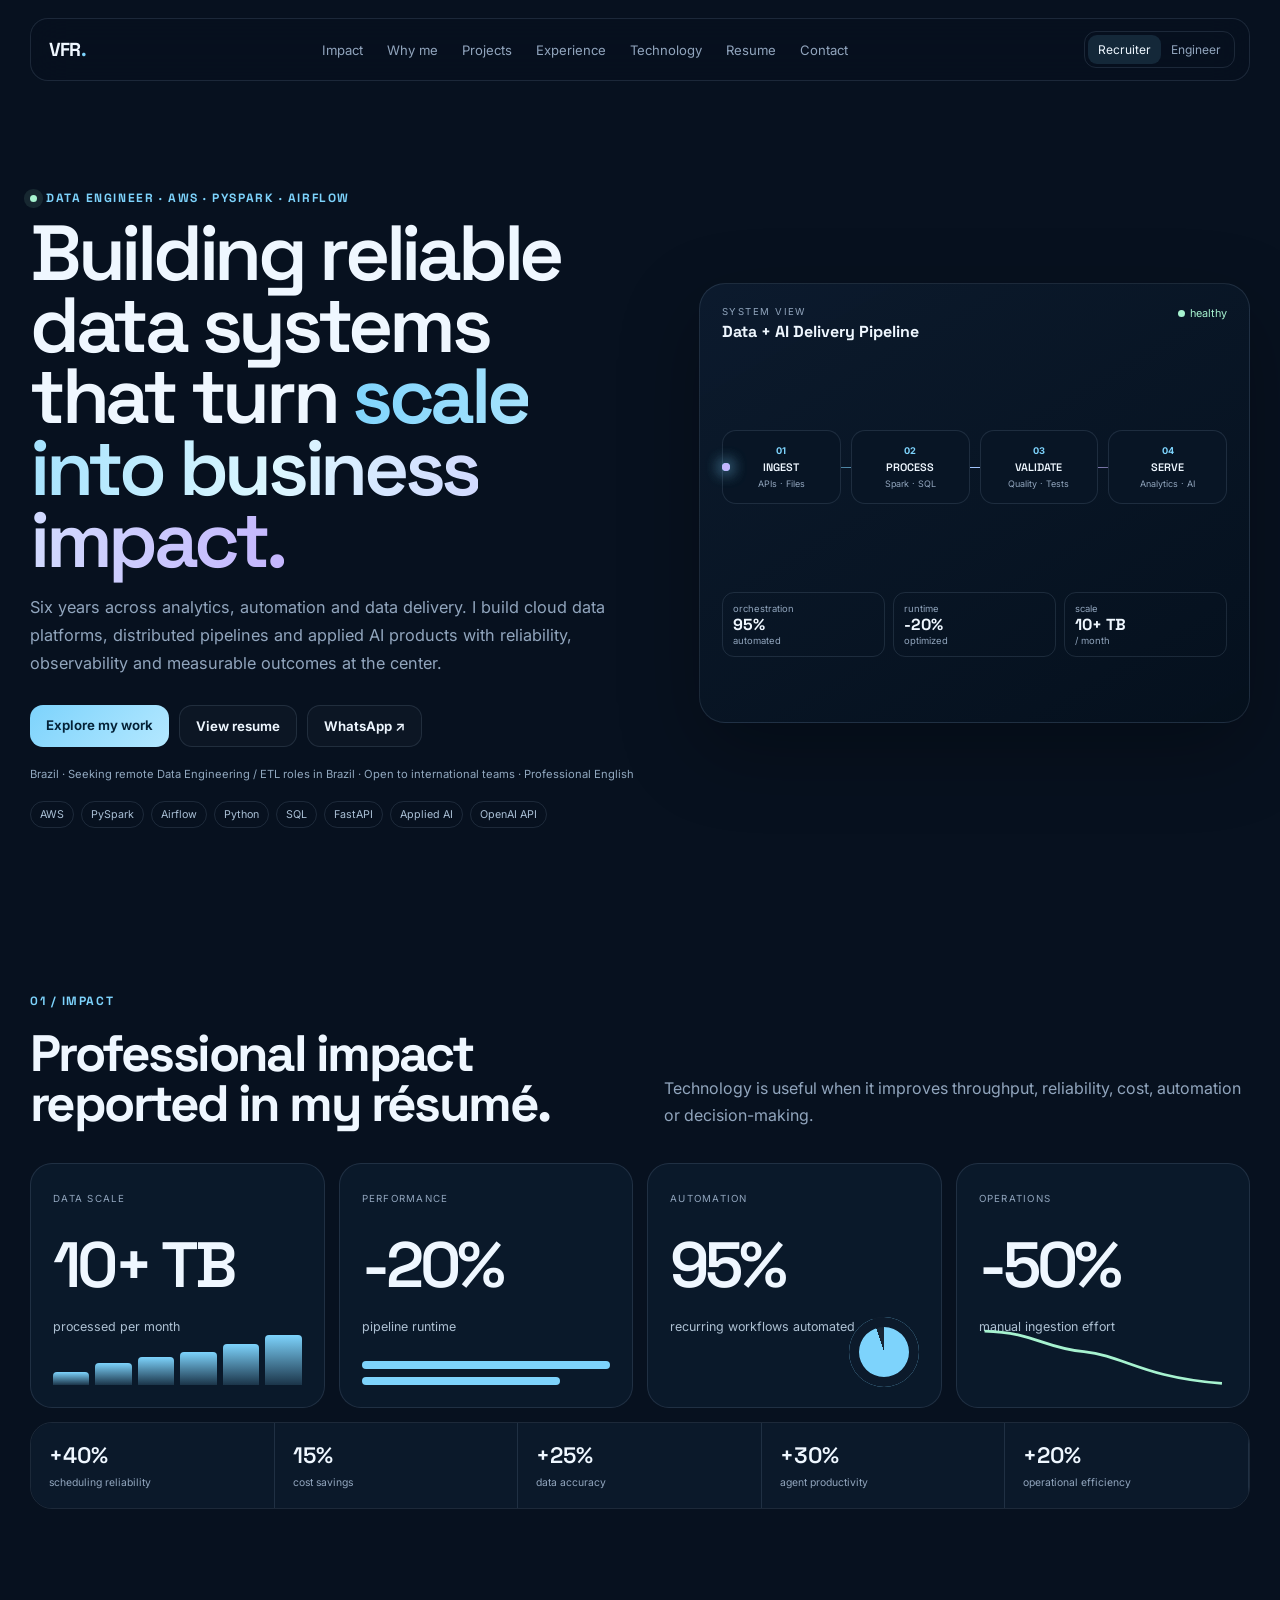
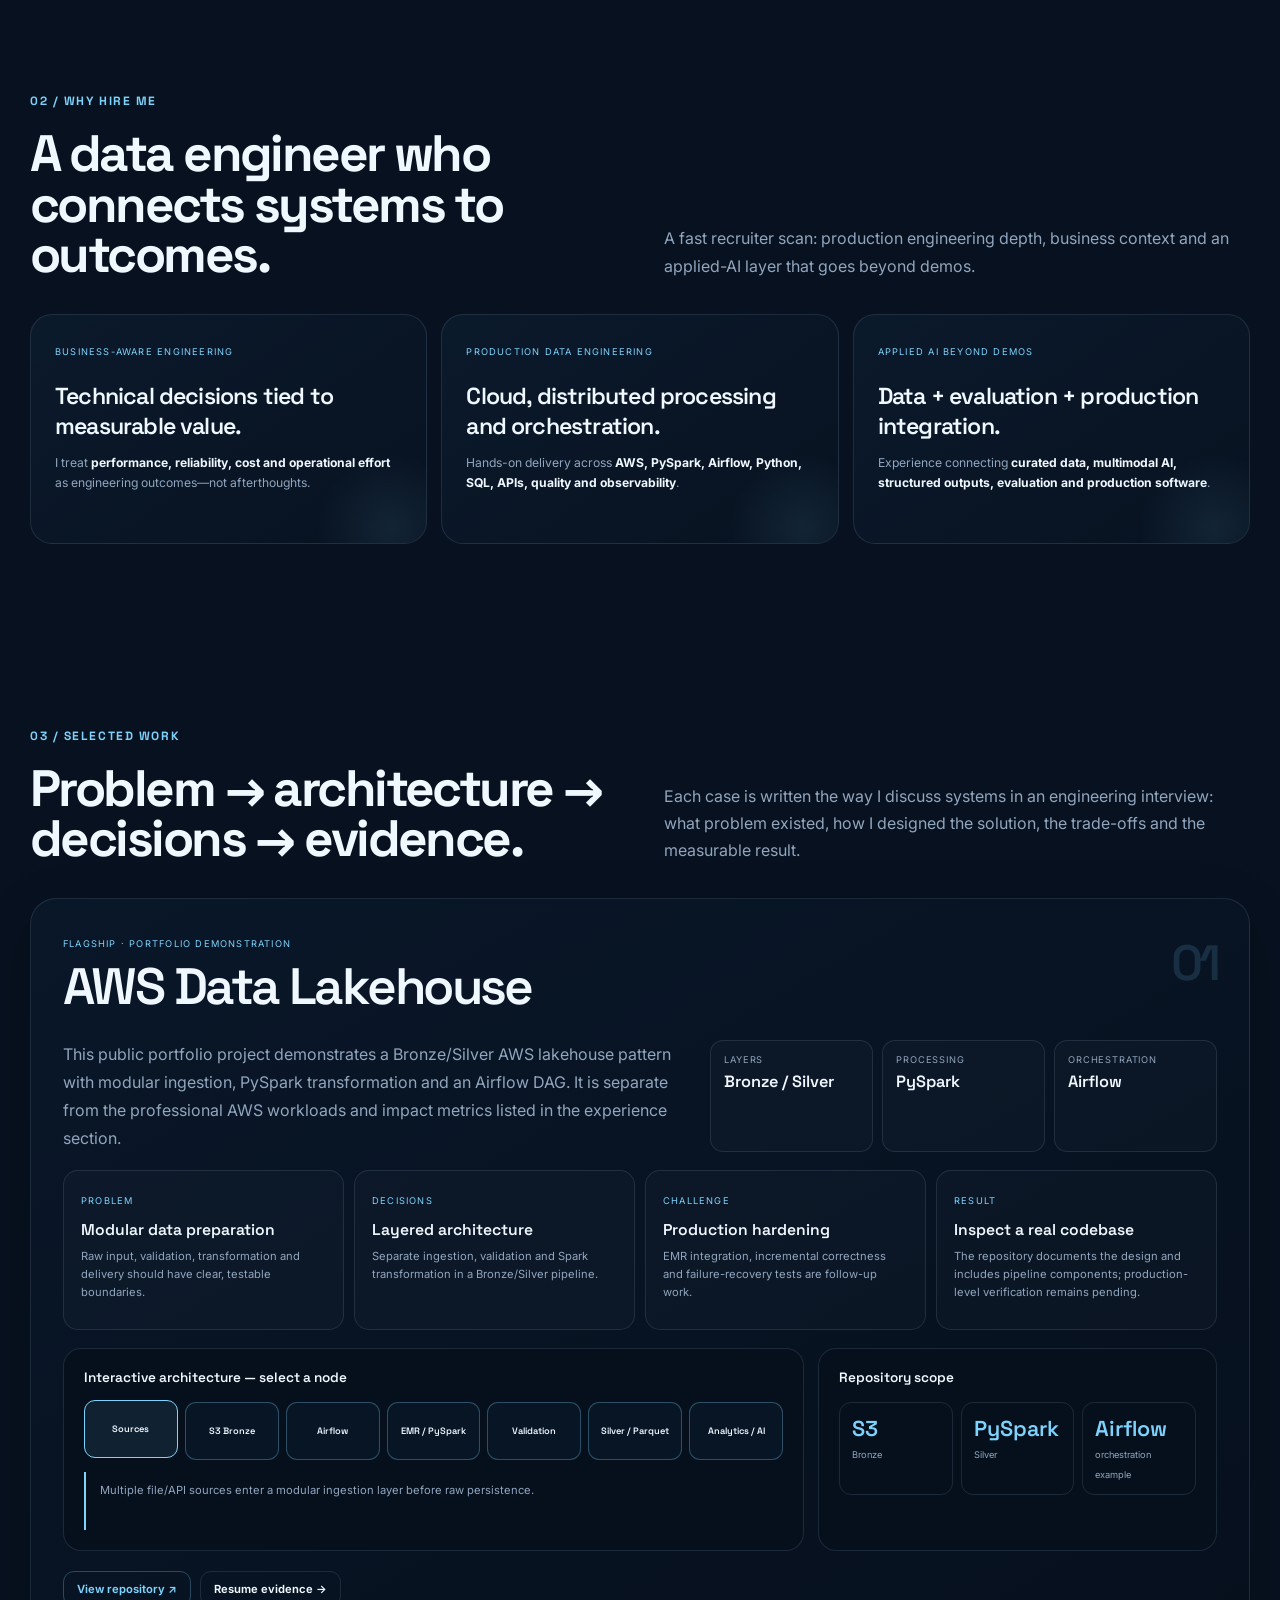
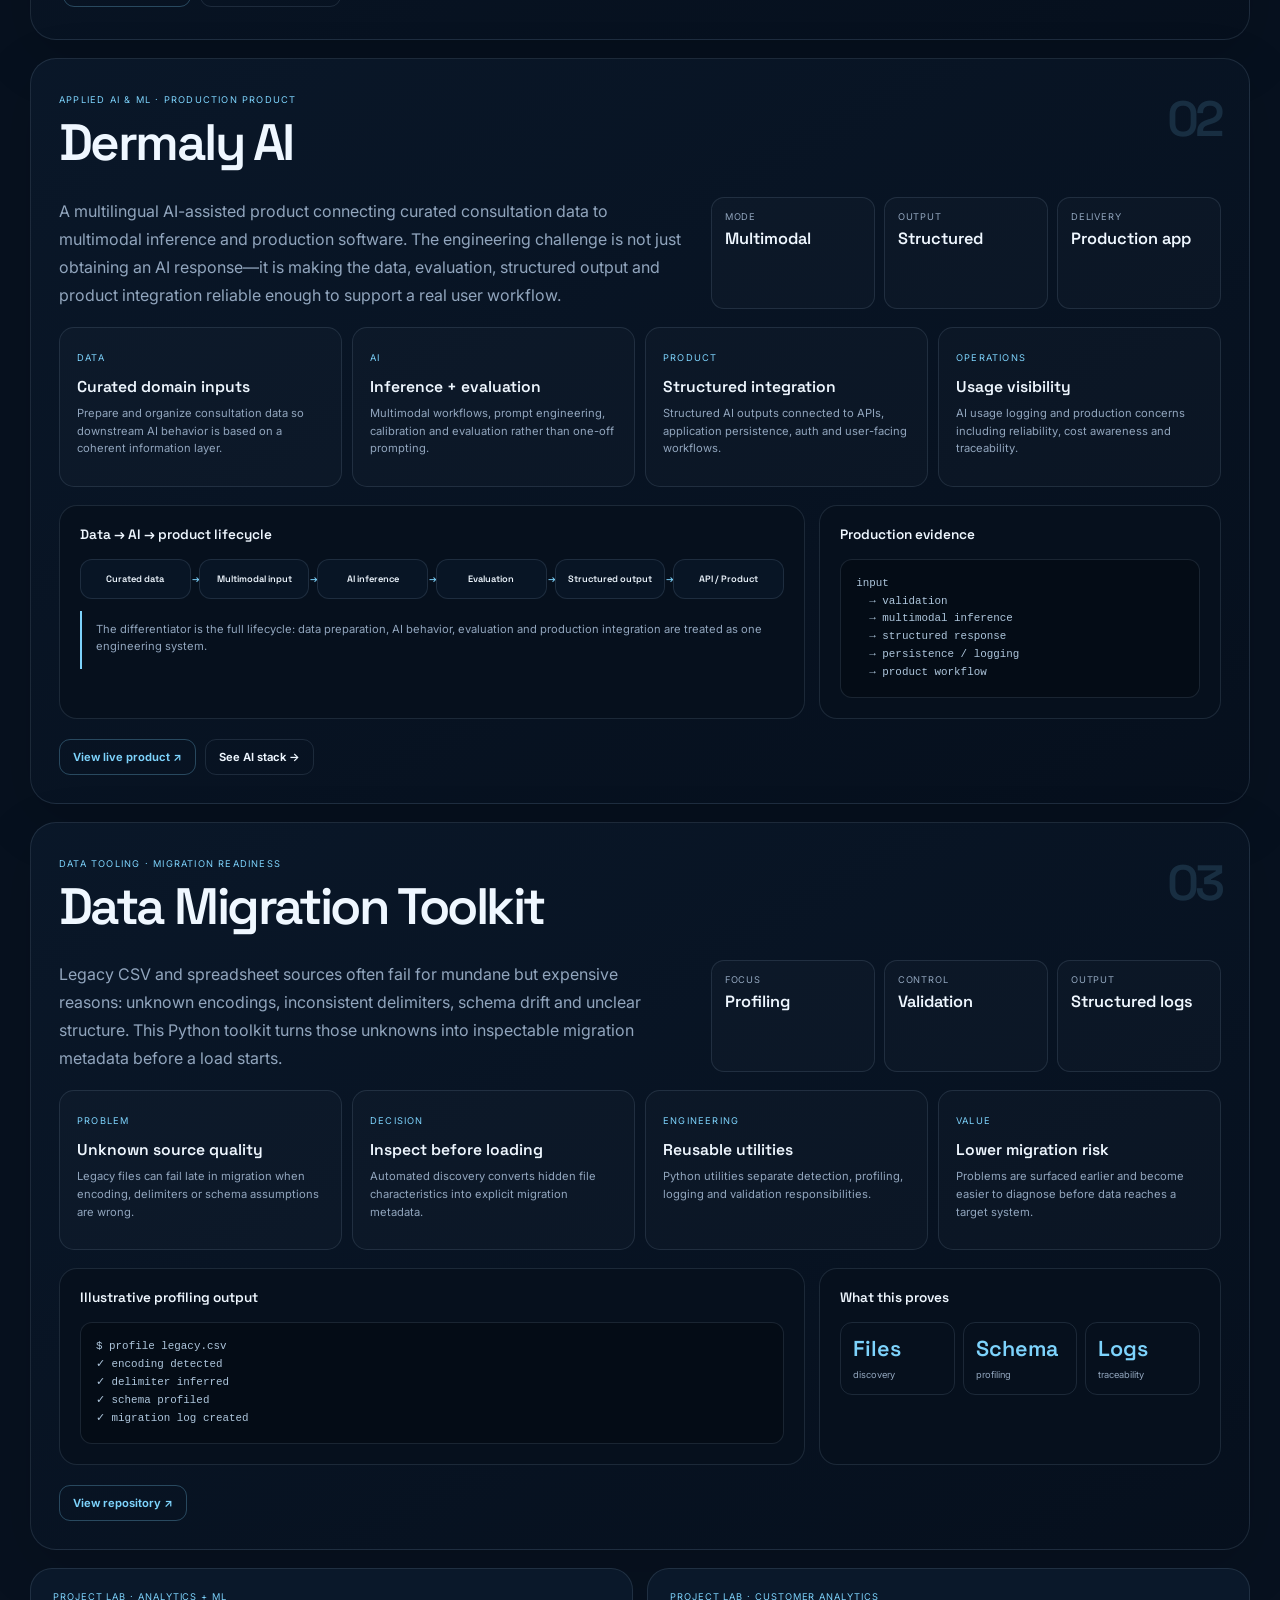
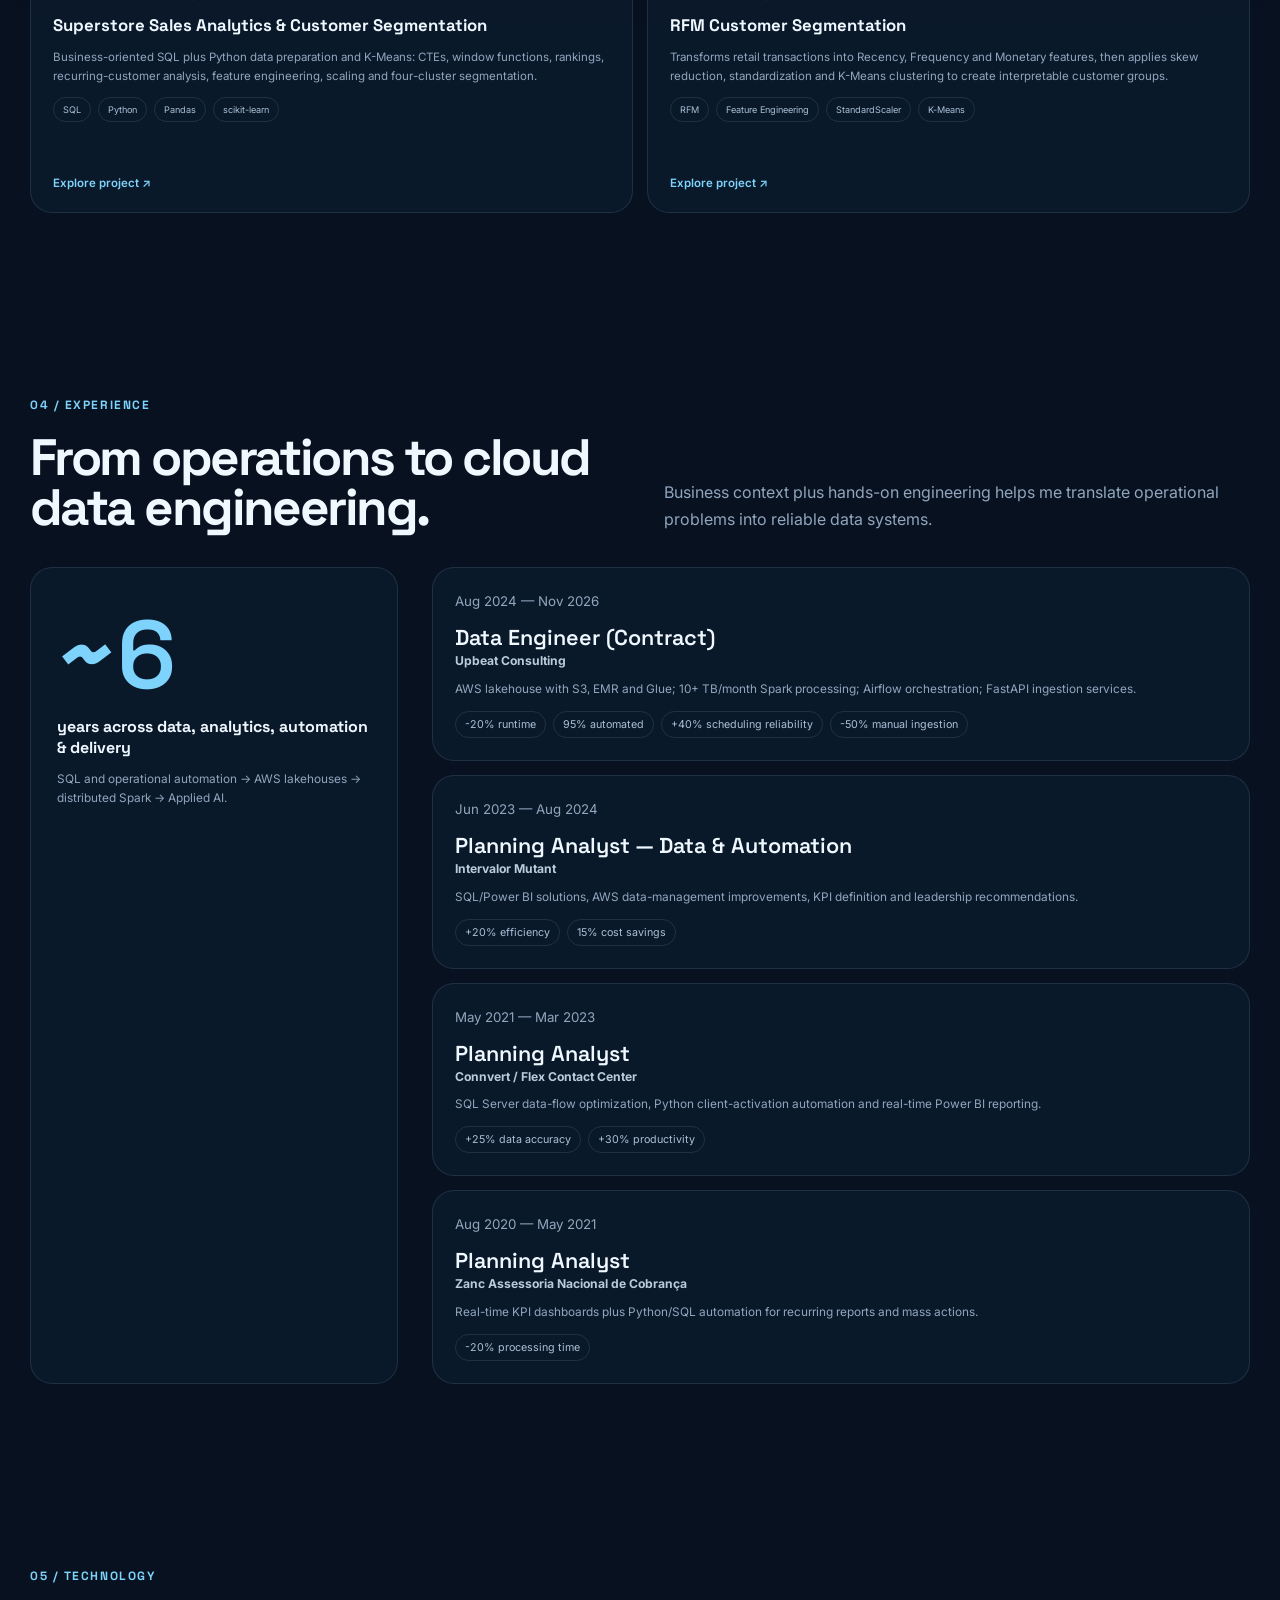
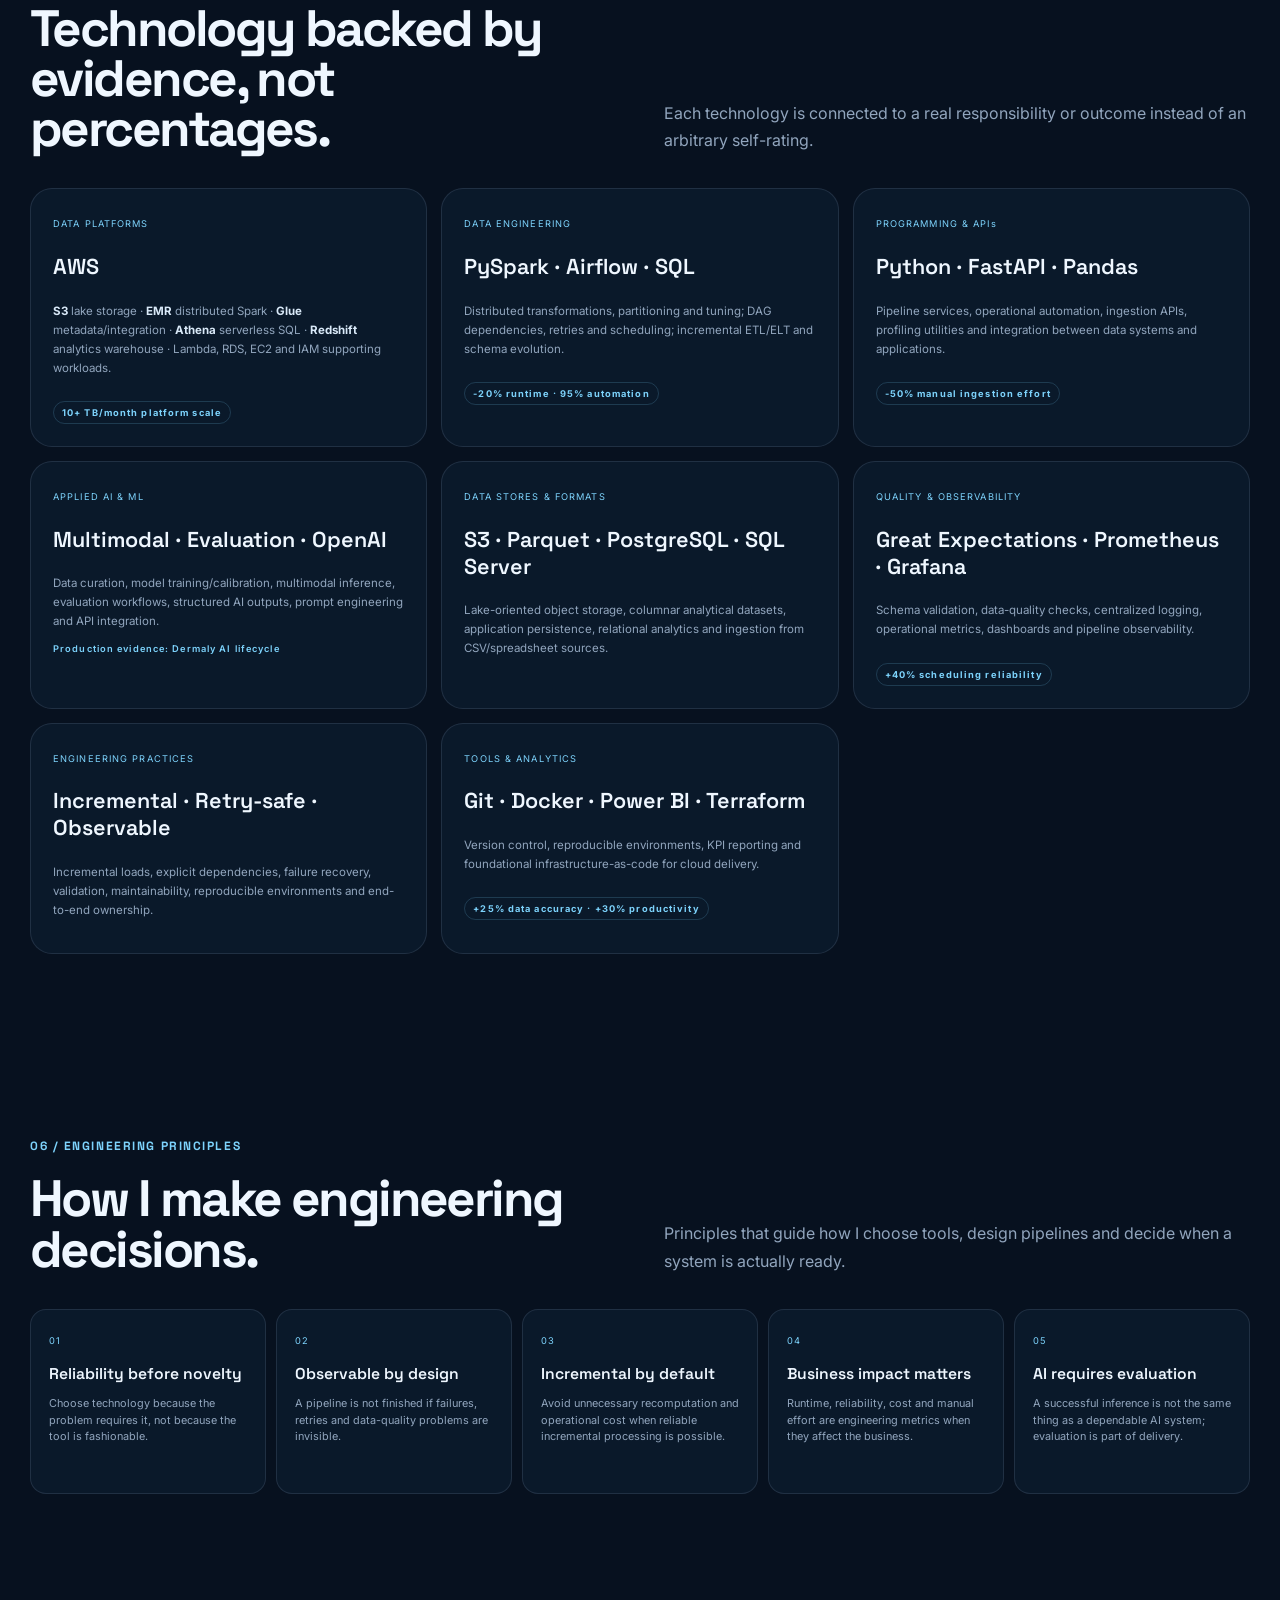
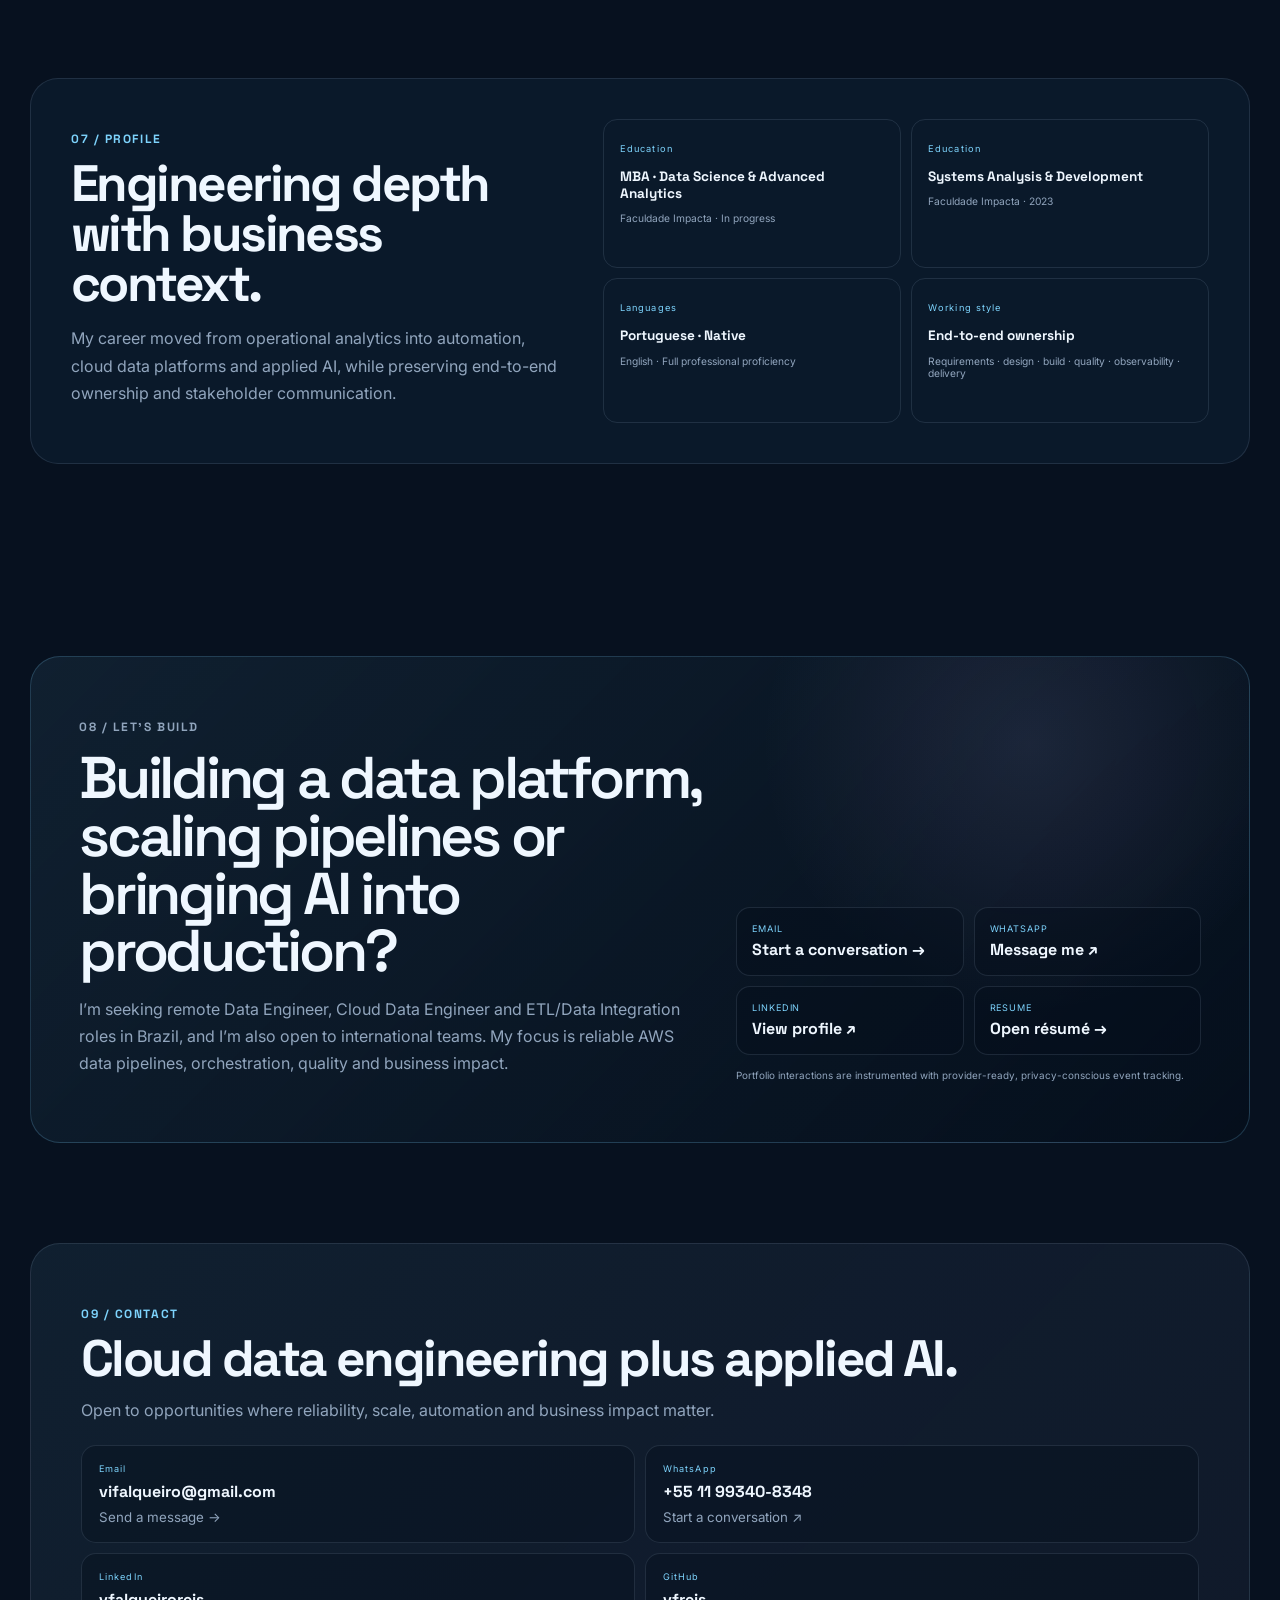
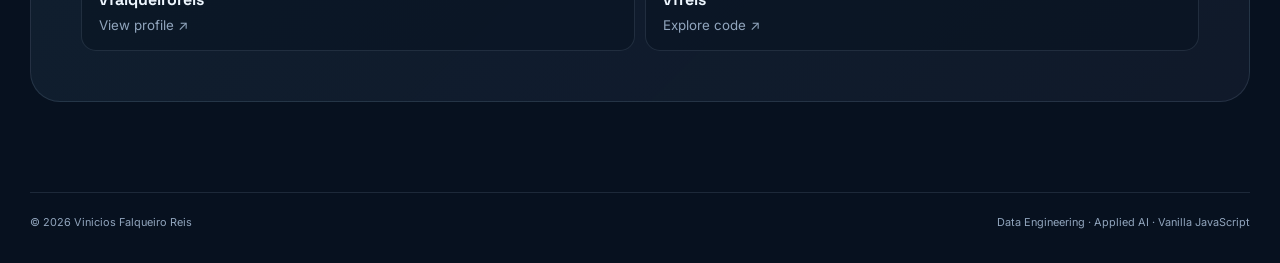
==== commit 3c688118: "Align index.html with live Hostinger portfolio URL and verified profile" ====
--- a/index.html
+++ b/index.html
@@ -6,18 +6,18 @@
 <meta name="theme-color" content="#07111f">
 <meta name="description" content="Vinicios Falqueiro Reis — Data Engineer building AWS data platforms, PySpark pipelines, Airflow orchestration and Applied AI systems with measurable business impact.">
 <meta name="robots" content="index,follow">
-<link rel="canonical" href="https://vfreis.github.io/vfr-portifolio/">
+<link rel="canonical" href="https://slateblue-gnat-482045.hostingersite.com/">
 <meta property="og:type" content="website">
-<meta property="og:url" content="https://vfreis.github.io/vfr-portifolio/">
+<meta property="og:url" content="https://slateblue-gnat-482045.hostingersite.com/">
 <meta property="og:title" content="Vinicios Falqueiro Reis — Data Engineer + Applied AI">
 <meta property="og:description" content="Cloud data platforms, distributed pipelines, automation and applied AI backed by measurable engineering outcomes.">
-<meta property="og:image" content="https://vfreis.github.io/vfr-portifolio/assets/social-card.svg">
+<meta property="og:image" content="https://slateblue-gnat-482045.hostingersite.com/assets/social-card.svg">
 <meta property="og:image:width" content="1200">
 <meta property="og:image:height" content="630">
 <meta name="twitter:card" content="summary_large_image">
 <meta name="twitter:title" content="Vinicios Falqueiro Reis — Data Engineer + Applied AI">
 <meta name="twitter:description" content="AWS · PySpark · Airflow · Applied AI · measurable engineering impact.">
-<meta name="twitter:image" content="https://vfreis.github.io/vfr-portifolio/assets/social-card.svg">
+<meta name="twitter:image" content="https://slateblue-gnat-482045.hostingersite.com/assets/social-card.svg">
 <title>Vinicios Falqueiro Reis — Data Engineer + Applied AI</title>
 <link rel="icon" href="./assets/favicon.svg" type="image/svg+xml">
 <link rel="preconnect" href="https://fonts.googleapis.com">
@@ -31,7 +31,7 @@
 <link rel="stylesheet" href="./css/case-studies.css">
 <link rel="stylesheet" href="./css/profile.css">
 <link rel="stylesheet" href="./css/responsive.css">
-<script type="application/ld+json">{"@context":"https://schema.org","@type":"Person","name":"Vinicios Falqueiro Reis","jobTitle":"Data Engineer","url":"https://vfreis.github.io/vfr-portifolio/","email":"mailto:vifalqueiro@gmail.com","sameAs":["https://www.linkedin.com/in/vfalqueiroreis/","https://github.com/vfreis"],"knowsAbout":["Data Engineering","Applied AI","AWS","PySpark","Apache Airflow","Python","SQL","FastAPI","Data Quality","Data Observability"]}</script>
+<script type="application/ld+json">{"@context":"https://schema.org","@type":"Person","name":"Vinicios Falqueiro Reis","jobTitle":"Data Engineer","url":"https://slateblue-gnat-482045.hostingersite.com/","email":"mailto:vifalqueiro@gmail.com","sameAs":["https://www.linkedin.com/in/vfalqueiroreis/","https://github.com/vfreis"],"knowsAbout":["Data Engineering","Applied AI","AWS","PySpark","Apache Airflow","Python","SQL","FastAPI","Data Quality","Data Observability"]}</script>
 </head>
 <body data-view="recruiter">
 <a class="skip-link" href="#content">Skip to content</a>
@@ -70,13 +70,13 @@
 <div class="lab reveal"><article data-project-name="Superstore Analytics"><span>PROJECT LAB · ANALYTICS + ML</span><strong>Superstore Sales Analytics & Customer Segmentation</strong><p>Business-oriented SQL plus Python data preparation and K-Means: CTEs, window functions, rankings, recurring-customer analysis, feature engineering, scaling and four-cluster segmentation.</p><div class="tags"><span>SQL</span><span>Python</span><span>Pandas</span><span>scikit-learn</span></div><a href="https://github.com/vfreis/superstore_sales" target="_blank" rel="noreferrer" data-track="project_open" data-project="Superstore Analytics">Explore project ↗</a></article><article data-project-name="RFM Segmentation"><span>PROJECT LAB · CUSTOMER ANALYTICS</span><strong>RFM Customer Segmentation</strong><p>Transforms retail transactions into Recency, Frequency and Monetary features, then applies skew reduction, standardization and K-Means clustering to create interpretable customer groups.</p><div class="tags"><span>RFM</span><span>Feature Engineering</span><span>StandardScaler</span><span>K-Means</span></div><a href="https://github.com/vfreis/rfm_analysis-" target="_blank" rel="noreferrer" data-track="project_open" data-project="RFM Segmentation">Explore project ↗</a></article></div>
 </section>
 
-<section id="experience" class="section-shell section-block"><div class="section-heading reveal"><p class="eyebrow">04 / EXPERIENCE</p><h2>From operations to cloud data engineering.</h2><p>Business context plus hands-on engineering helps me translate operational problems into reliable data systems.</p></div><div class="career"><aside class="career-card reveal"><span>~6</span><strong>years across data, analytics, automation & delivery</strong><p>SQL and operational automation → AWS lakehouses → distributed Spark → Applied AI.</p></aside><div class="timeline"><article class="reveal"><small>Aug 2024 — Present</small><h3>Cloud Data Engineer</h3><h4>Upbeat Consulting</h4><p>AWS lakehouse with S3, EMR and Glue; 10+ TB/month Spark processing; Airflow orchestration; FastAPI ingestion services.</p><div class="tags"><span>-20% runtime</span><span>95% automated</span><span>+40% scheduling reliability</span><span>-50% manual ingestion</span></div></article><article class="reveal"><small>Jun 2023 — Aug 2024</small><h3>Planning Analyst — Data & Automation</h3><h4>Intervalor Mutant</h4><p>SQL/Power BI solutions, AWS data-management improvements, KPI definition and leadership recommendations.</p><div class="tags"><span>+20% efficiency</span><span>15% cost savings</span></div></article><article class="reveal"><small>May 2021 — Mar 2023</small><h3>Planning Analyst</h3><h4>Connvert / Flex Contact Center</h4><p>SQL Server data-flow optimization, Python client-activation automation and real-time Power BI reporting.</p><div class="tags"><span>+25% data accuracy</span><span>+30% productivity</span></div></article><article class="reveal"><small>Aug 2020 — May 2021</small><h3>Planning Analyst</h3><h4>Zanc Assessoria Nacional de Cobrança</h4><p>Real-time KPI dashboards plus Python/SQL automation for recurring reports and mass actions.</p><div class="tags"><span>-20% processing time</span></div></article></div></div></section>
+<section id="experience" class="section-shell section-block"><div class="section-heading reveal"><p class="eyebrow">04 / EXPERIENCE</p><h2>From operations to cloud data engineering.</h2><p>Business context plus hands-on engineering helps me translate operational problems into reliable data systems.</p></div><div class="career"><aside class="career-card reveal"><span>~6</span><strong>years across data, analytics, automation & delivery</strong><p>SQL and operational automation → AWS lakehouses → distributed Spark → Applied AI.</p></aside><div class="timeline"><article class="reveal"><small>Aug 2024 — Nov 2026</small><h3>Data Engineer (Contract)</h3><h4>Upbeat Consulting</h4><p>AWS lakehouse with S3, EMR and Glue; 10+ TB/month Spark processing; Airflow orchestration; FastAPI ingestion services.</p><div class="tags"><span>-20% runtime</span><span>95% automated</span><span>+40% scheduling reliability</span><span>-50% manual ingestion</span></div></article><article class="reveal"><small>Jun 2023 — Aug 2024</small><h3>Planning Analyst — Data & Automation</h3><h4>Intervalor Mutant</h4><p>SQL/Power BI solutions, AWS data-management improvements, KPI definition and leadership recommendations.</p><div class="tags"><span>+20% efficiency</span><span>15% cost savings</span></div></article><article class="reveal"><small>May 2021 — Mar 2023</small><h3>Planning Analyst</h3><h4>Connvert / Flex Contact Center</h4><p>SQL Server data-flow optimization, Python client-activation automation and real-time Power BI reporting.</p><div class="tags"><span>+25% data accuracy</span><span>+30% productivity</span></div></article><article class="reveal"><small>Aug 2020 — May 2021</small><h3>Planning Analyst</h3><h4>Zanc Assessoria Nacional de Cobrança</h4><p>Real-time KPI dashboards plus Python/SQL automation for recurring reports and mass actions.</p><div class="tags"><span>-20% processing time</span></div></article></div></div></section>
 
 <section id="stack" class="section-shell section-block"><div class="section-heading reveal"><p class="eyebrow">05 / TECHNOLOGY</p><h2>Technology backed by evidence, not percentages.</h2><p>Each technology is connected to a real responsibility or outcome instead of an arbitrary self-rating.</p></div><div class="tech-grid"><article class="tech reveal"><span>DATA PLATFORMS</span><h3>AWS</h3><p><b>S3</b> lake storage · <b>EMR</b> distributed Spark · <b>Glue</b> metadata/integration · <b>Athena</b> serverless SQL · <b>Redshift</b> analytics warehouse · Lambda, RDS, EC2 and IAM supporting workloads.</p><span class="tech-metric">10+ TB/month platform scale</span></article><article class="tech reveal"><span>DATA ENGINEERING</span><h3>PySpark · Airflow · SQL</h3><p>Distributed transformations, partitioning and tuning; DAG dependencies, retries and scheduling; incremental ETL/ELT and schema evolution.</p><span class="tech-metric">-20% runtime · 95% automation</span></article><article class="tech reveal"><span>PROGRAMMING & APIs</span><h3>Python · FastAPI · Pandas</h3><p>Pipeline services, operational automation, ingestion APIs, profiling utilities and integration between data systems and applications.</p><span class="tech-metric">-50% manual ingestion effort</span></article><article class="tech reveal"><span>APPLIED AI & ML</span><h3>Multimodal · Evaluation · OpenAI</h3><p>Data curation, model training/calibration, multimodal inference, evaluation workflows, structured AI outputs, prompt engineering and API integration.</p><span class="evidence-tech">Production evidence: Dermaly AI lifecycle</span></article><article class="tech reveal"><span>DATA STORES & FORMATS</span><h3>S3 · Parquet · PostgreSQL · SQL Server</h3><p>Lake-oriented object storage, columnar analytical datasets, application persistence, relational analytics and ingestion from CSV/spreadsheet sources.</p></article><article class="tech reveal"><span>QUALITY & OBSERVABILITY</span><h3>Great Expectations · Prometheus · Grafana</h3><p>Schema validation, data-quality checks, centralized logging, operational metrics, dashboards and pipeline observability.</p><span class="tech-metric">+40% scheduling reliability</span></article><article class="tech reveal"><span>ENGINEERING PRACTICES</span><h3>Incremental · Retry-safe · Observable</h3><p>Incremental loads, explicit dependencies, failure recovery, validation, maintainability, reproducible environments and end-to-end ownership.</p></article><article class="tech reveal"><span>TOOLS & ANALYTICS</span><h3>Git · Docker · Power BI · Terraform</h3><p>Version control, reproducible environments, KPI reporting and foundational infrastructure-as-code for cloud delivery.</p><span class="tech-metric">+25% data accuracy · +30% productivity</span></article></div></section>
 
 <section class="section-shell section-block" id="principles"><div class="section-heading reveal"><p class="eyebrow">06 / ENGINEERING PRINCIPLES</p><h2>How I make engineering decisions.</h2><p>Principles that guide how I choose tools, design pipelines and decide when a system is actually ready.</p></div><div class="principles-v2"><article class="principle-card reveal"><span>01</span><strong>Reliability before novelty</strong><p>Choose technology because the problem requires it, not because the tool is fashionable.</p></article><article class="principle-card reveal"><span>02</span><strong>Observable by design</strong><p>A pipeline is not finished if failures, retries and data-quality problems are invisible.</p></article><article class="principle-card reveal"><span>03</span><strong>Incremental by default</strong><p>Avoid unnecessary recomputation and operational cost when reliable incremental processing is possible.</p></article><article class="principle-card reveal"><span>04</span><strong>Business impact matters</strong><p>Runtime, reliability, cost and manual effort are engineering metrics when they affect the business.</p></article><article class="principle-card reveal"><span>05</span><strong>AI requires evaluation</strong><p>A successful inference is not the same thing as a dependable AI system; evaluation is part of delivery.</p></article></div></section>
 
-<section class="section-shell section-block"><div class="profile reveal"><div><p class="eyebrow">07 / PROFILE</p><h2>Engineering depth with business context.</h2><p>My career moved from operational analytics into automation, cloud data platforms and applied AI, while preserving end-to-end ownership and stakeholder communication.</p></div><div class="profile-grid"><article><span>Education</span><strong>MBA · Data Science & Advanced Analytics</strong><p>Faculdade Impacta · In progress</p></article><article><span>Education</span><strong>Systems Analysis & Development</strong><p>Faculdade Impacta · 2023</p></article><article><span>Languages</span><strong>Portuguese · Native</strong><p>English · Professional Working Proficiency</p></article><article><span>Working style</span><strong>End-to-end ownership</strong><p>Requirements · design · build · quality · observability · delivery</p></article></div></div></section>
+<section class="section-shell section-block"><div class="profile reveal"><div><p class="eyebrow">07 / PROFILE</p><h2>Engineering depth with business context.</h2><p>My career moved from operational analytics into automation, cloud data platforms and applied AI, while preserving end-to-end ownership and stakeholder communication.</p></div><div class="profile-grid"><article><span>Education</span><strong>MBA · Data Science & Advanced Analytics</strong><p>Faculdade Impacta · In progress</p></article><article><span>Education</span><strong>Systems Analysis & Development</strong><p>Faculdade Impacta · 2023</p></article><article><span>Languages</span><strong>Portuguese · Native</strong><p>English · Full professional proficiency</p></article><article><span>Working style</span><strong>End-to-end ownership</strong><p>Requirements · design · build · quality · observability · delivery</p></article></div></div></section>
 
 <section class="section-shell recruiter-cta reveal" aria-labelledby="hire-heading"><div><p class="eyebrow">08 / LET'S BUILD</p><h2 id="hire-heading">Building a data platform, scaling pipelines or bringing AI into production?</h2><p>I’m seeking remote Data Engineer, Cloud Data Engineer and ETL/Data Integration roles in Brazil, and I’m also open to international teams. My focus is reliable AWS data pipelines, orchestration, quality and business impact.</p></div><div><div class="cta-actions"><a href="mailto:vifalqueiro@gmail.com" data-track="email_click" data-track-label="recruiter-cta"><span>EMAIL</span><strong>Start a conversation →</strong></a><a class="whatsapp-link" href="#contact" data-track="whatsapp_click" data-track-label="recruiter-cta"><span>WHATSAPP</span><strong>Message me ↗</strong></a><a href="https://www.linkedin.com/in/vfalqueiroreis/" target="_blank" rel="noreferrer" data-track="linkedin_click" data-track-label="recruiter-cta"><span>LINKEDIN</span><strong>View profile ↗</strong></a><a href="./resume/index.html" data-track="resume_click" data-track-label="recruiter-cta"><span>RESUME</span><strong>Open résumé →</strong></a></div><p class="analytics-note">Portfolio interactions are instrumented with provider-ready, privacy-conscious event tracking.</p></div></section>
 
